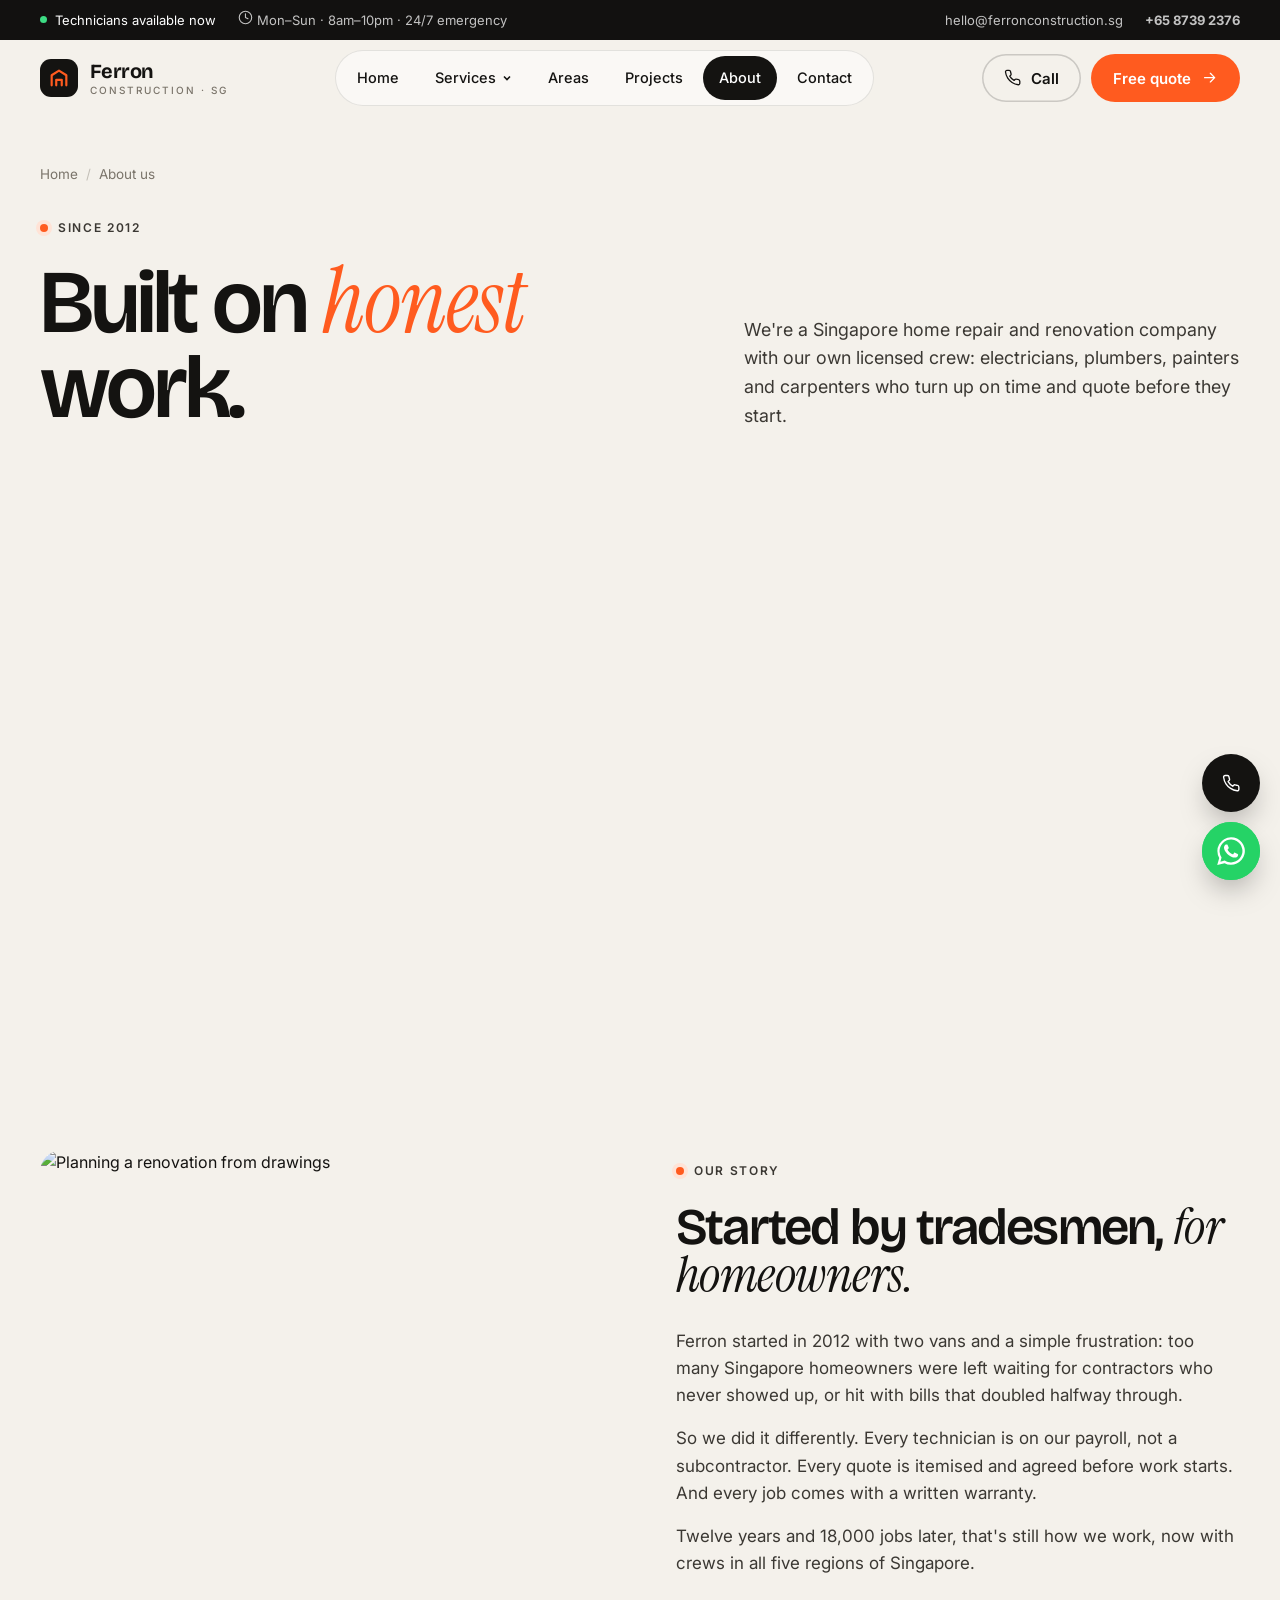
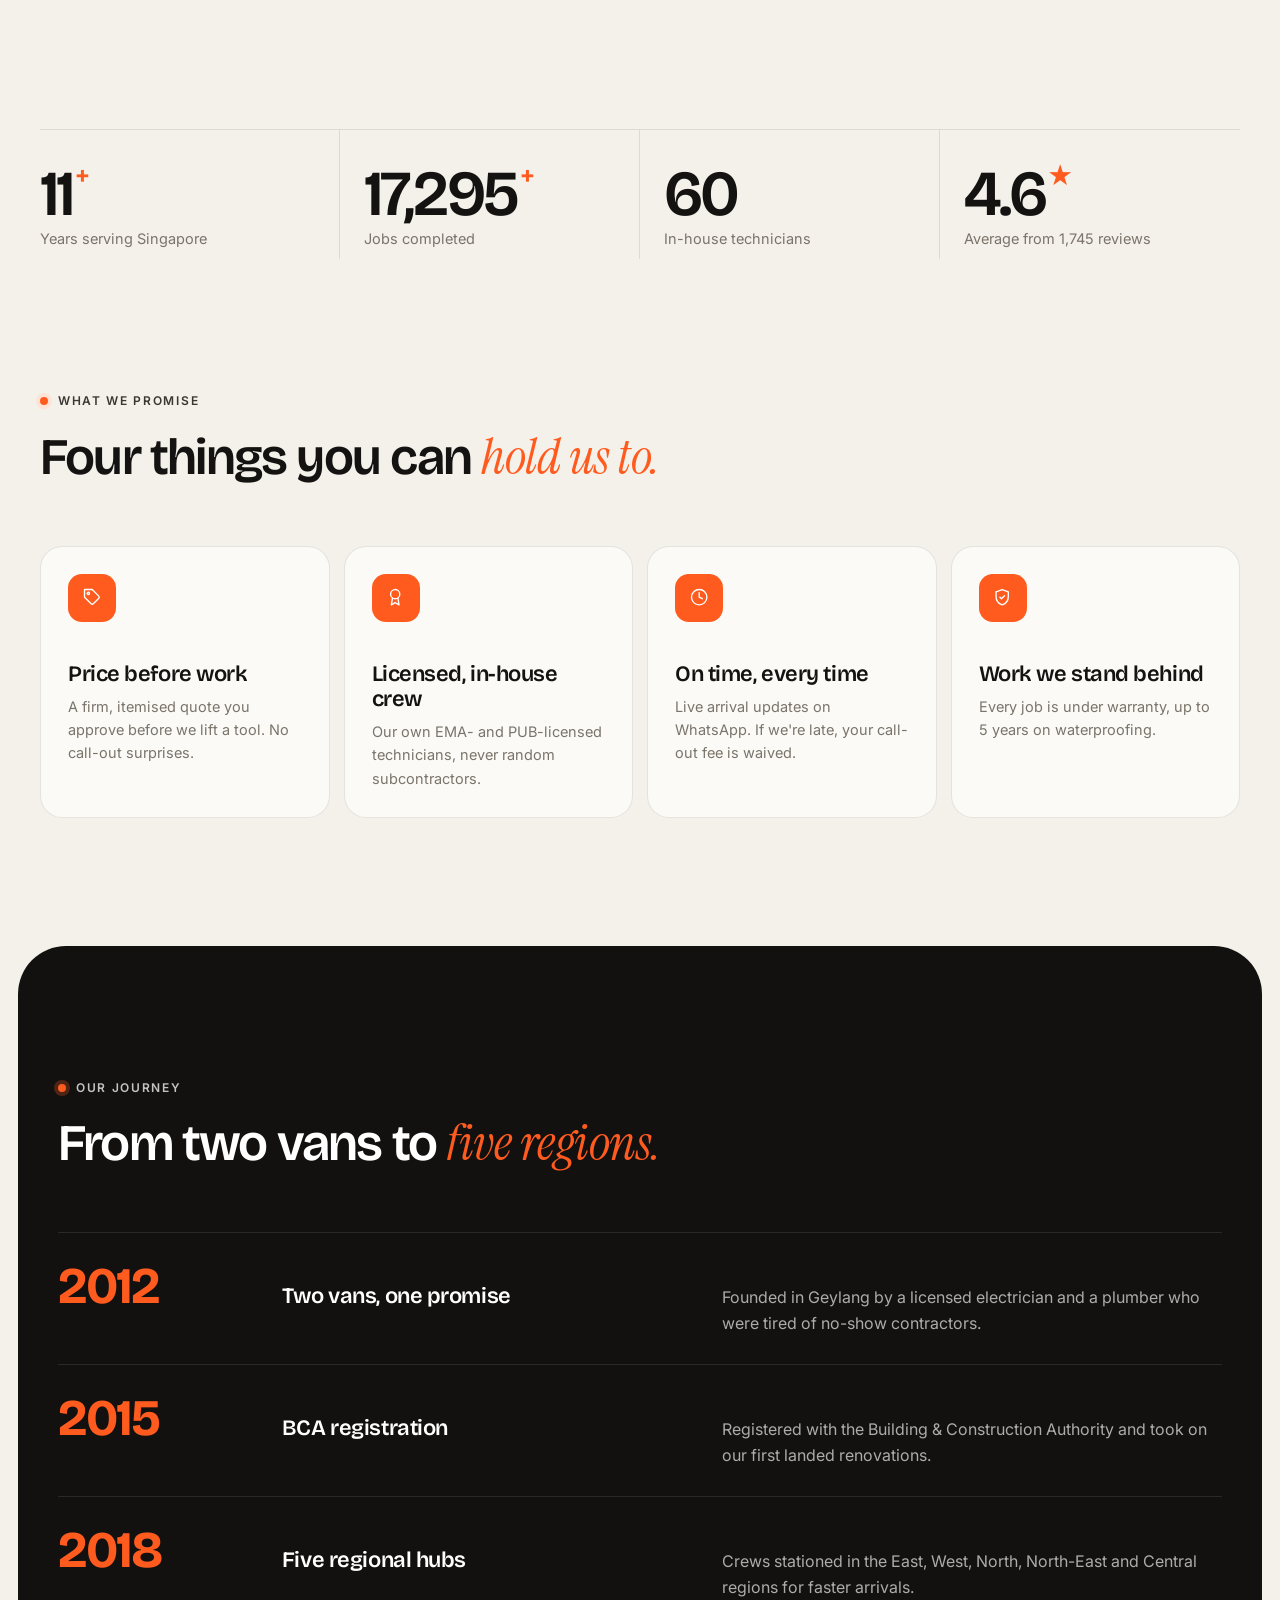
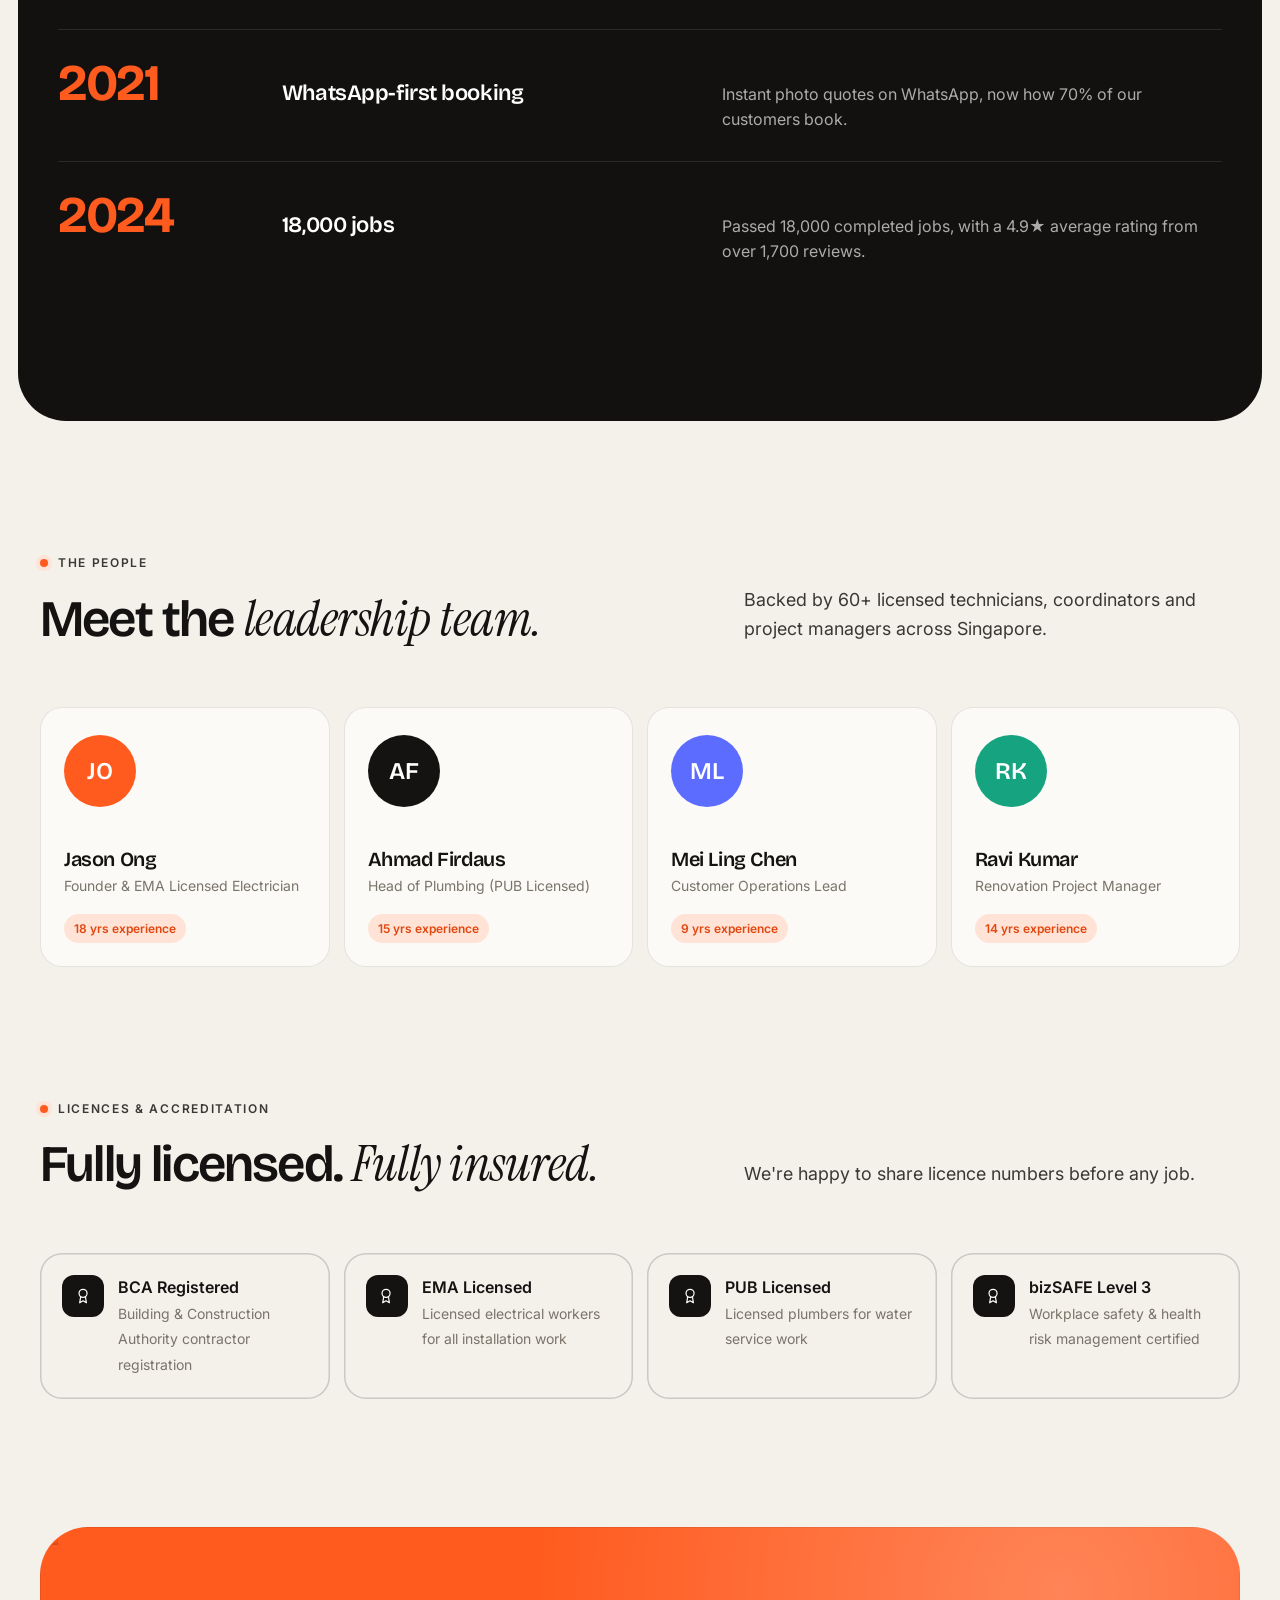
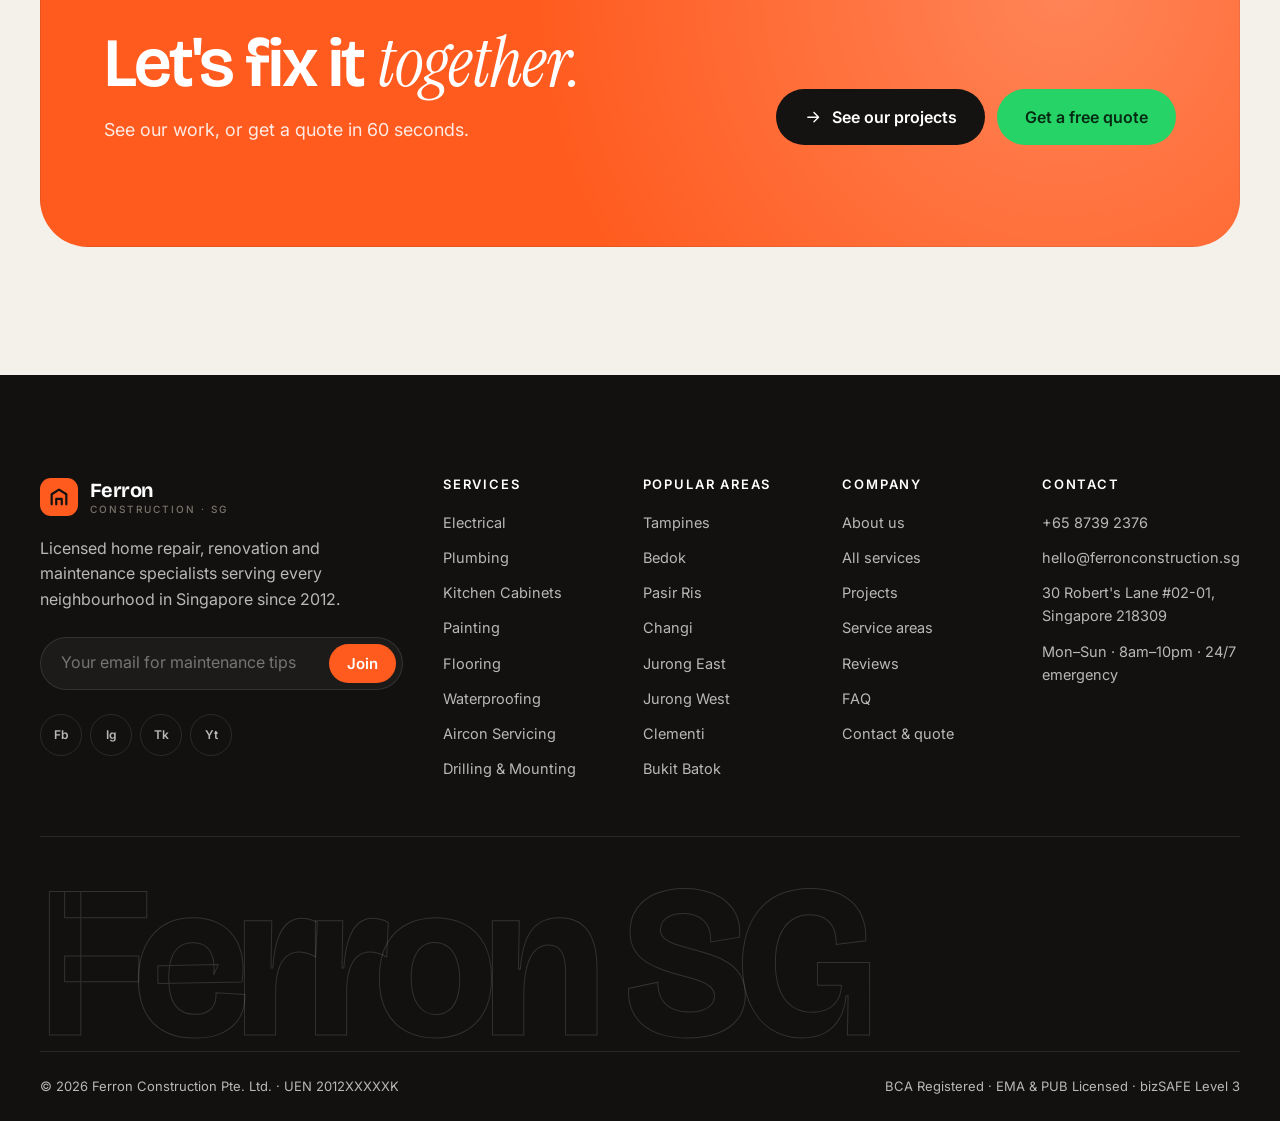
==== about.html @ 1adcf556 "Add services, projects, project detail, about, contact and areas pages - New listing pages: services" ====
<!doctype html>
<html lang="en">
<head>
  <meta charset="utf-8">
  <meta name="viewport" content="width=device-width, initial-scale=1">
  <title>About Us — Ferron Construction SG</title>
  <link rel="preconnect" href="https://fonts.googleapis.com">
  <link rel="preconnect" href="https://fonts.gstatic.com" crossorigin>
  <link href="https://fonts.googleapis.com/css2?family=Bricolage+Grotesque:opsz,wght@12..96,500;12..96,600;12..96,700&family=Instrument+Serif:ital@0;1&family=Inter:wght@400;500;600&display=swap" rel="stylesheet">
  <link rel="stylesheet" href="assets/css/style.css">
</head>
<body>
<main id="page"></main>

<script src="assets/js/data.js"></script>
<script src="assets/js/main.js"></script>
<script>
  /* Route: about.html
     Laravel equivalent: /about */
  renderLayout("about");

  $("#page").innerHTML = `
  <section class="page-hero">
    <div class="container">
      <nav class="crumbs"><a href="index.html">Home</a><i>/</i><span>About us</span></nav>
      <div class="page-hero-grid">
        <div>
          <span class="eyebrow">Since 2012</span>
          <h1 class="display h1 page-title">Built on <span class="serif ember">honest</span><br>work.</h1>
        </div>
        <p class="lead">We're a Singapore home repair and renovation company with our own licensed crew: electricians, plumbers, painters and carpenters who turn up on time and quote before they start.</p>
      </div>
      <div class="page-hero-media"><img data-parallax src="${IMG("1600210492486-724fe5c67fb0", 2000)}" alt="A renovated Singapore home"></div>
    </div>
  </section>

  <section class="section">
    <div class="container story">
      <div class="story-media reveal"><img src="${IMG("1503387762-592deb58ef4e", 1200)}" alt="Planning a renovation from drawings" loading="lazy"></div>
      <div>
        <span class="eyebrow reveal">Our story</span>
        <h2 class="display h2 reveal section-title" style="margin:20px 0 28px">Started by tradesmen, <span class="serif">for homeowners.</span></h2>
        <p class="reveal">Ferron started in 2012 with two vans and a simple frustration: too many Singapore homeowners were left waiting for contractors who never showed up, or hit with bills that doubled halfway through.</p>
        <p class="reveal">So we did it differently. Every technician is on our payroll, not a subcontractor. Every quote is itemised and agreed before work starts. And every job comes with a written warranty.</p>
        <p class="reveal">Twelve years and 18,000 jobs later, that's still how we work, now with crews in all five regions of Singapore.</p>
      </div>
    </div>
  </section>

  <section class="section" style="padding-top:0">
    <div class="container">
      <div class="stats">
        <div class="stat reveal"><b><span data-count="12">0</span><sup>+</sup></b><span>Years serving Singapore</span></div>
        <div class="stat reveal" style="--d:.1s"><b><span data-count="18500">0</span><sup>+</sup></b><span>Jobs completed</span></div>
        <div class="stat reveal" style="--d:.2s"><b><span data-count="64">0</span></b><span>In-house technicians</span></div>
        <div class="stat reveal" style="--d:.3s"><b><span data-count="4.9" data-dec="1">0</span><sup>★</sup></b><span>Average from 1,745 reviews</span></div>
      </div>
    </div>
  </section>

  <section class="section" style="padding-top:0">
    <div class="container">
      <div class="section-head split">
        <div>
          <span class="eyebrow reveal">What we promise</span>
          <h2 class="display h2 reveal section-title" style="margin-top:20px">Four things you can <span class="serif ember">hold us to.</span></h2>
        </div>
      </div>
      <div class="values">${VALUES.map((v, i) => `
        <div class="value reveal" style="--d:${i * 0.08}s"><span class="pk-ico">${icon(v.icon)}</span><h3>${v.title}</h3><p>${v.text}</p></div>`).join("")}</div>
    </div>
  </section>

  <section class="section ba-section">
    <div class="container">
      <div class="section-head split">
        <div>
          <span class="eyebrow reveal">Our journey</span>
          <h2 class="display h2 reveal section-title" style="margin-top:20px">From two vans to <span class="serif ember">five regions.</span></h2>
        </div>
      </div>
      <div class="timeline">${MILESTONES.map((m) => `
        <div class="tl-item reveal"><span class="yr">${m.year}</span><h3>${m.title}</h3><p>${m.text}</p></div>`).join("")}</div>
    </div>
  </section>

  <section class="section">
    <div class="container">
      <div class="section-head split">
        <div>
          <span class="eyebrow reveal">The people</span>
          <h2 class="display h2 reveal section-title" style="margin-top:20px">Meet the <span class="serif">leadership team.</span></h2>
        </div>
        <p class="lead reveal">Backed by 60+ licensed technicians, coordinators and project managers across Singapore.</p>
      </div>
      <div class="team">${TEAM.map((t, i) => `
        <div class="member reveal" style="--d:${i * 0.08}s">
          <span class="av" style="background:${AV_COLORS[i % AV_COLORS.length]}">${t.name.split(" ").map((n) => n[0]).slice(0, 2).join("")}</span>
          <b>${t.name}</b><span>${t.role}</span><small>${t.years} yrs experience</small>
        </div>`).join("")}</div>
    </div>
  </section>

  <section class="section" style="padding-top:0">
    <div class="container">
      <div class="section-head split">
        <div>
          <span class="eyebrow reveal">Licences &amp; accreditation</span>
          <h2 class="display h2 reveal section-title" style="margin-top:20px">Fully licensed. <span class="serif">Fully insured.</span></h2>
        </div>
        <p class="lead reveal">We're happy to share licence numbers before any job.</p>
      </div>
      <div class="certs">${CERTS.map((c, i) => `
        <div class="cert reveal" style="--d:${i * 0.08}s"><span class="pk-ico">${icon("award")}</span><div><b>${c.name}</b><span>${c.text}</span></div></div>`).join("")}</div>
    </div>
  </section>

  <section class="container">
    <div class="cta-big reveal">
      <img src="${IMG("1504307651254-35680f356dfd", 1800)}" alt="">
      <div class="row">
        <div>
          <h2 class="display h2">Let's fix it <span class="serif">together.</span></h2>
          <p class="lead">See our work, or get a quote in 60 seconds.</p>
        </div>
        <div class="actions">
          <a class="btn btn-lg" href="projects.html">${icon("arrow")} See our projects</a>
          <a class="btn btn-wa btn-lg" href="contact.html">Get a free quote</a>
        </div>
      </div>
    </div>
  </section>`;

  initReveal();
  initCounters();
  initParallax();
</script>
</body>
</html>
---- assets/css/style.css ----
/* ==========================================================================
   Ferron Construction SG — Design system
   Palette: concrete paper · graphite ink · ember orange
   Type: Bricolage Grotesque (display) · Inter (UI) · Instrument Serif (accent)
   ========================================================================== */

:root {
  --paper: #f4f1eb;
  --paper-2: #ebe6dc;
  --card: #fbfaf7;
  --ink: #141311;
  --ink-2: #3b3833;
  --muted: #7a746a;
  --line: rgba(20, 19, 17, 0.1);
  --line-strong: rgba(20, 19, 17, 0.18);
  --ember: #ff5b1f;
  --ember-deep: #e2470f;
  --ember-soft: #ffe3d6;
  --night: #121110;
  --night-2: #1d1b19;
  --night-line: rgba(255, 255, 255, 0.1);
  --wa: #25d366;

  --radius: 22px;
  --radius-sm: 14px;
  --shadow: 0 1px 2px rgba(20, 19, 17, .04), 0 12px 40px -12px rgba(20, 19, 17, .18);
  --ease: cubic-bezier(.2, .7, .1, 1);
  --container: 1280px;
  --gutter: clamp(16px, 4vw, 40px);

  --f-display: "Bricolage Grotesque", system-ui, sans-serif;
  --f-ui: "Inter", system-ui, sans-serif;
  --f-serif: "Instrument Serif", Georgia, serif;
}

*, *::before, *::after { box-sizing: border-box; }
html { scroll-behavior: smooth; -webkit-text-size-adjust: 100%; }
body {
  margin: 0;
  background: var(--paper);
  color: var(--ink);
  font: 400 16px/1.6 var(--f-ui);
  -webkit-font-smoothing: antialiased;
  overflow-x: hidden;
}
img { display: block; max-width: 100%; }
a { color: inherit; text-decoration: none; }
button, input, select, textarea { font: inherit; color: inherit; }
::selection { background: var(--ember); color: #fff; }

.ico { width: 1.15em; height: 1.15em; flex: none; }
.container { width: 100%; max-width: var(--container); margin-inline: auto; padding-inline: var(--gutter); }
.section { padding-block: clamp(72px, 10vw, 140px); }
.sr-only { position: absolute; width: 1px; height: 1px; overflow: hidden; clip: rect(0 0 0 0); }

/* ---------- Type ---------- */
.display {
  font-family: var(--f-display);
  font-weight: 600;
  letter-spacing: -0.035em;
  line-height: .95;
  margin: 0;
}
.h1 { font-size: clamp(48px, 8.4vw, 128px); }
.h2 { font-size: clamp(38px, 5.4vw, 76px); }
.h3 { font-size: clamp(24px, 2.4vw, 32px); letter-spacing: -0.02em; line-height: 1.1; }
.serif { font-family: var(--f-serif); font-weight: 400; font-style: italic; letter-spacing: -0.01em; }
.ember { color: var(--ember); }
.lead { font-size: clamp(17px, 1.4vw, 20px); color: var(--ink-2); max-width: 56ch; margin: 0; }
.muted { color: var(--muted); }

.eyebrow {
  display: inline-flex; align-items: center; gap: 10px;
  font: 600 12px/1 var(--f-ui); letter-spacing: .14em; text-transform: uppercase;
  color: var(--ink-2);
}
.eyebrow::before { content: ""; width: 8px; height: 8px; border-radius: 50%; background: var(--ember); box-shadow: 0 0 0 4px var(--ember-soft); }

.section-head { display: grid; gap: 20px; margin-bottom: clamp(40px, 5vw, 72px); }
.section-head.split { grid-template-columns: 1fr; align-items: end; }
@media (min-width: 900px) { .section-head.split { grid-template-columns: 1.3fr 1fr; gap: 60px; } }

/* ---------- Buttons ---------- */
.btn {
  --bg: var(--ink); --fg: #fff;
  position: relative; display: inline-flex; align-items: center; gap: 10px;
  padding: 15px 22px; border-radius: 999px; border: 0; cursor: pointer;
  background: var(--bg); color: var(--fg);
  font: 600 15px/1 var(--f-ui); white-space: nowrap;
  transition: transform .4s var(--ease), background .3s, box-shadow .3s;
  overflow: hidden; isolation: isolate;
}
.btn::after {
  content: ""; position: absolute; inset: 0; z-index: -1; border-radius: inherit;
  background: var(--ember); transform: translateY(101%); transition: transform .45s var(--ease);
}
.btn:hover::after { transform: none; }
.btn:hover { transform: translateY(-2px); box-shadow: 0 14px 30px -12px rgba(255, 91, 31, .6); }
.btn .ico { transition: transform .4s var(--ease); }
.btn:hover .ico:last-child { transform: translateX(3px); }
.btn-ember { --bg: var(--ember); }
.btn-ember::after { background: var(--ink); }
.btn-ghost { --bg: transparent; --fg: var(--ink); box-shadow: inset 0 0 0 1.5px var(--line-strong); }
.btn-ghost:hover { --fg: #fff; }
.btn-wa { --bg: var(--wa); --fg: #062b14; }
.btn-wa::after { background: #1eb956; }
.btn-light { --bg: #fff; --fg: var(--ink); }
.btn-lg { padding: 19px 28px; font-size: 16px; }

/* ---------- Top bar & nav ---------- */
.topbar {
  background: var(--night); color: rgba(255,255,255,.75);
  font-size: 13px;
}
.topbar .container { display: flex; justify-content: space-between; align-items: center; gap: 16px; height: 40px; }
.topbar a:hover { color: #fff; }
.topbar .tb-left, .topbar .tb-right { display: flex; gap: 22px; align-items: center; }
.topbar .live { display: inline-flex; align-items: center; gap: 8px; color: #fff; }
.topbar .live i { width: 7px; height: 7px; border-radius: 50%; background: #3ddc84; box-shadow: 0 0 0 0 rgba(61,220,132,.7); animation: pulse 2s infinite; }
@keyframes pulse { 70% { box-shadow: 0 0 0 8px rgba(61,220,132,0); } 100% { box-shadow: 0 0 0 0 rgba(61,220,132,0); } }
@media (max-width: 760px) { .topbar .tb-hide { display: none; } }

.nav {
  position: sticky; top: 0; z-index: 50;
  transition: background .3s, box-shadow .3s, backdrop-filter .3s;
}
.nav.scrolled {
  background: rgba(244, 241, 235, .78);
  backdrop-filter: saturate(1.6) blur(16px); -webkit-backdrop-filter: saturate(1.6) blur(16px);
  box-shadow: 0 1px 0 var(--line);
}
.nav .container { display: flex; align-items: center; justify-content: space-between; height: 76px; gap: 24px; }
.logo { display: inline-flex; align-items: center; gap: 12px; font: 700 20px/1 var(--f-display); letter-spacing: -0.03em; }
.logo-mark {
  width: 38px; height: 38px; border-radius: 11px; background: var(--ink); color: var(--ember);
  display: grid; place-items: center; position: relative; overflow: hidden;
}
.logo-mark svg { width: 22px; height: 22px; }
.logo small { display: block; font: 500 10px/1 var(--f-ui); letter-spacing: .2em; color: var(--muted); margin-top: 4px; }

.menu { display: flex; align-items: center; gap: 4px; list-style: none; margin: 0; padding: 6px; border-radius: 999px; background: rgba(255,255,255,.5); box-shadow: inset 0 0 0 1px var(--line); }
.menu > li { position: relative; }
.menu > li > a { display: inline-flex; align-items: center; gap: 6px; padding: 10px 16px; border-radius: 999px; font-weight: 500; font-size: 14.5px; transition: background .25s; }
.menu > li > a:hover, .menu > li > a.active { background: var(--ink); color: #fff; }
.menu .chev { width: 10px; height: 10px; transition: transform .3s; }
.has-mega:hover .chev, .has-mega:focus-within .chev { transform: rotate(180deg); }

.mega {
  position: absolute; top: calc(100% + 14px); left: 50%; translate: -50% 8px;
  width: min(760px, 90vw); padding: 14px; border-radius: var(--radius);
  background: var(--card); box-shadow: var(--shadow), inset 0 0 0 1px var(--line);
  display: grid; grid-template-columns: 1.6fr 1fr; gap: 14px;
  opacity: 0; visibility: hidden; transition: opacity .25s, translate .35s var(--ease), visibility .25s;
}
.mega::before { content: ""; position: absolute; inset: -16px 0 auto; height: 16px; }
.has-mega:hover .mega, .has-mega:focus-within .mega { opacity: 1; visibility: visible; translate: -50% 0; }
.mega-grid { display: grid; grid-template-columns: 1fr 1fr; gap: 4px; }
.mega-item { display: flex; gap: 12px; align-items: center; padding: 12px; border-radius: 14px; transition: background .2s; }
.mega-item:hover { background: var(--paper); }
.mega-item .mi-ico { width: 38px; height: 38px; border-radius: 10px; display: grid; place-items: center; background: var(--paper-2); color: var(--ink); transition: background .2s, color .2s; }
.mega-item:hover .mi-ico { background: var(--ember); color: #fff; }
.mega-item b { display: block; font-size: 14.5px; font-weight: 600; }
.mega-item span { font-size: 12.5px; color: var(--muted); }
.mega-feature { position: relative; border-radius: 16px; overflow: hidden; min-height: 240px; color: #fff; padding: 20px; display: flex; flex-direction: column; justify-content: flex-end; }
.mega-feature img { position: absolute; inset: 0; width: 100%; height: 100%; object-fit: cover; z-index: -1; }
.mega-feature::before { content: ""; position: absolute; inset: 0; background: linear-gradient(transparent 30%, rgba(0,0,0,.8)); z-index: -1; }
.mega-feature { isolation: isolate; }
.mega-feature b { font: 600 22px/1.1 var(--f-display); letter-spacing: -0.02em; }

.nav-cta { display: flex; gap: 10px; align-items: center; }
.burger { display: none; width: 46px; height: 46px; border-radius: 50%; border: 0; background: var(--ink); color: #fff; place-items: center; cursor: pointer; }

@media (max-width: 1080px) {
  .menu, .nav-cta .btn-ghost { display: none; }
  .burger { display: grid; }
}
@media (max-width: 520px) { .nav-cta .btn-ember { display: none; } }

/* Mobile drawer */
.drawer {
  position: fixed; inset: 0; z-index: 100; background: var(--night); color: #fff;
  padding: 24px var(--gutter) 40px; display: flex; flex-direction: column; overflow-y: auto;
  clip-path: circle(0% at calc(100% - 40px) 40px); transition: clip-path .7s var(--ease);
}
.drawer.open { clip-path: circle(150% at calc(100% - 40px) 40px); }
.drawer-head { display: flex; justify-content: space-between; align-items: center; margin-bottom: 40px; }
.drawer .logo-mark { background: var(--ember); color: var(--night); }
.drawer nav a { display: flex; justify-content: space-between; align-items: center; padding: 18px 0; border-bottom: 1px solid var(--night-line); font: 600 32px/1 var(--f-display); letter-spacing: -0.03em; }
.drawer nav a:hover { color: var(--ember); }
.drawer .drawer-services { display: flex; flex-wrap: wrap; gap: 8px; margin: 28px 0; }
.drawer .chip { border-color: var(--night-line); color: rgba(255,255,255,.8); }
.drawer-foot { margin-top: auto; display: grid; gap: 10px; }
.drawer-foot .btn { justify-content: center; }

/* ---------- Chips ---------- */
.chip {
  display: inline-flex; align-items: center; gap: 8px; padding: 9px 14px; border-radius: 999px;
  border: 1px solid var(--line-strong); font-size: 13.5px; font-weight: 500; background: transparent; cursor: pointer;
  transition: background .2s, color .2s, border-color .2s;
}
.chip:hover { border-color: var(--ink); }
.chip.active { background: var(--ink); color: #fff; border-color: var(--ink); }

/* ---------- Hero ---------- */
.hero { position: relative; padding-top: clamp(28px, 4vw, 56px); padding-bottom: 40px; }
.hero-grid { display: grid; gap: 40px; }
@media (min-width: 1080px) { .hero-grid { grid-template-columns: 1.25fr .75fr; align-items: end; } }
.hero h1 .line { display: block; overflow: hidden; padding-bottom: .06em; }
.hero h1 .line > span { display: inline-block; transform: translateY(105%); animation: rise 1.1s var(--ease) forwards; }
.hero h1 .line:nth-child(2) > span { animation-delay: .12s; }
.hero h1 .line:nth-child(3) > span { animation-delay: .24s; }
@keyframes rise { to { transform: none; } }
.hero-badge {
  display: inline-flex; align-items: center; gap: 10px; padding: 6px 14px 6px 6px; border-radius: 999px;
  background: var(--card); box-shadow: inset 0 0 0 1px var(--line); font-size: 13.5px; font-weight: 500; margin-bottom: 28px;
}
.avatars { display: flex; }
.avatars span { width: 28px; height: 28px; border-radius: 50%; border: 2px solid var(--card); margin-left: -8px; display: grid; place-items: center; font: 600 11px/1 var(--f-ui); color: #fff; }
.avatars span:first-child { margin-left: 0; }
.hero-side { display: grid; gap: 28px; }
.hero-actions { display: flex; flex-wrap: wrap; gap: 12px; }

.hero-media {
  position: relative; margin-top: clamp(36px, 5vw, 64px);
  border-radius: clamp(22px, 3vw, 36px); overflow: hidden; height: clamp(380px, 56vw, 640px);
  isolation: isolate;
}
.hero-media > img { position: absolute; inset: -8% 0 0; width: 100%; height: 116%; object-fit: cover; z-index: -2; will-change: transform; }
.hero-media::before { content: ""; position: absolute; inset: 0; z-index: -1; background: linear-gradient(180deg, rgba(0,0,0,0) 40%, rgba(0,0,0,.65)); }

/* Quick finder (floating search) */
.finder {
  position: absolute; left: clamp(14px, 3vw, 32px); right: clamp(14px, 3vw, 32px); bottom: clamp(14px, 3vw, 32px);
  display: grid; gap: 8px; grid-template-columns: 1fr;
  padding: 10px; border-radius: 22px; background: rgba(255,255,255,.92);
  backdrop-filter: blur(20px); -webkit-backdrop-filter: blur(20px); box-shadow: 0 30px 60px -20px rgba(0,0,0,.4);
}
@media (min-width: 860px) { .finder { grid-template-columns: 1fr 1fr 1fr auto; left: auto; width: min(880px, calc(100% - 64px)); } }
.finder label { display: block; padding: 10px 16px; border-radius: 14px; transition: background .2s; cursor: pointer; }
.finder label:hover, .finder label:focus-within { background: var(--paper); }
.finder small { display: block; font: 600 11px/1 var(--f-ui); letter-spacing: .1em; text-transform: uppercase; color: var(--muted); margin-bottom: 6px; }
.finder select { width: 100%; border: 0; background: transparent; font-weight: 600; font-size: 15px; outline: none; cursor: pointer; appearance: none; padding: 0; }
.finder .btn { justify-content: center; border-radius: 16px; padding-inline: 28px; }
.hero-float {
  position: absolute; top: clamp(14px, 3vw, 32px); left: clamp(14px, 3vw, 32px);
  display: flex; align-items: center; gap: 12px; padding: 12px 16px 12px 12px; border-radius: 18px;
  background: rgba(20,19,17,.55); backdrop-filter: blur(14px); -webkit-backdrop-filter: blur(14px); color: #fff;
  animation: floaty 6s ease-in-out infinite;
}
.hero-float .hf-ico { width: 42px; height: 42px; border-radius: 12px; background: var(--ember); display: grid; place-items: center; }
.hero-float b { display: block; font: 600 20px/1 var(--f-display); }
.hero-float span { font-size: 12.5px; opacity: .8; }
.hero-float.right { left: auto; right: clamp(14px, 3vw, 32px); animation-delay: -3s; }
@keyframes floaty { 50% { transform: translateY(-8px); } }
@media (max-width: 860px) { .hero-float.right { display: none; } }

/* ---------- Marquee ---------- */
.marquee { overflow: hidden; border-block: 1px solid var(--line); padding-block: 22px; background: var(--paper); }
.marquee-track { display: flex; gap: 56px; width: max-content; animation: scroll 38s linear infinite; }
.marquee:hover .marquee-track { animation-play-state: paused; }
.marquee-item { display: inline-flex; align-items: center; gap: 16px; font: 600 clamp(22px, 2.6vw, 34px)/1 var(--f-display); letter-spacing: -0.03em; white-space: nowrap; }
.marquee-item .ico { color: var(--ember); width: 26px; height: 26px; }
@keyframes scroll { to { transform: translateX(-50%); } }

/* ---------- Stats ---------- */
.stats { display: grid; grid-template-columns: repeat(2, 1fr); border-top: 1px solid var(--line); }
@media (min-width: 900px) { .stats { grid-template-columns: repeat(4, 1fr); } }
.stat { padding: 32px 24px 8px 0; border-bottom: 1px solid var(--line); }
@media (min-width: 900px) { .stat { border-bottom: 0; border-right: 1px solid var(--line); padding-left: 24px; } .stat:first-child { padding-left: 0; } .stat:last-child { border-right: 0; } }
.stat b { display: block; font: 600 clamp(44px, 5vw, 72px)/1 var(--f-display); letter-spacing: -0.04em; }
.stat b sup { font-size: .45em; color: var(--ember); vertical-align: top; margin-left: 2px; }
.stat > span { color: var(--muted); font-size: 14.5px; }

/* ---------- Services bento ---------- */
.bento { display: grid; gap: 14px; grid-template-columns: 1fr; }
@media (min-width: 700px) { .bento { grid-template-columns: repeat(2, 1fr); } }
@media (min-width: 1080px) {
  .bento { grid-template-columns: repeat(4, 1fr); grid-auto-rows: 300px; }
  .bento .svc:nth-child(1) { grid-column: span 2; grid-row: span 2; }
  .bento .svc:nth-child(4) { grid-column: span 2; }
}
.svc {
  position: relative; isolation: isolate; overflow: hidden; border-radius: var(--radius);
  min-height: 300px; padding: 24px; color: #fff; display: flex; flex-direction: column; justify-content: space-between;
  background: var(--night);
}
.svc img { position: absolute; inset: 0; width: 100%; height: 100%; object-fit: cover; z-index: -2; transition: transform 1.2s var(--ease), filter .6s; filter: saturate(.85); }
.svc::before { content: ""; position: absolute; inset: 0; z-index: -1; background: linear-gradient(180deg, rgba(0,0,0,.25), rgba(0,0,0,.05) 35%, rgba(0,0,0,.82)); transition: background .5s; }
.svc:hover img { transform: scale(1.07); filter: saturate(1.05); }
.svc-top { display: flex; justify-content: space-between; align-items: flex-start; }
.svc-ico { width: 48px; height: 48px; border-radius: 14px; display: grid; place-items: center; background: rgba(255,255,255,.16); backdrop-filter: blur(10px); -webkit-backdrop-filter: blur(10px); }
.svc-ico .ico { width: 22px; height: 22px; }
.svc-go { width: 48px; height: 48px; border-radius: 50%; display: grid; place-items: center; background: #fff; color: var(--ink); transform: scale(.85) rotate(-45deg); opacity: .0; transition: all .5s var(--ease); }
.svc:hover .svc-go { opacity: 1; transform: none; background: var(--ember); color: #fff; }
.svc h3 { margin: 0 0 6px; font: 600 clamp(24px, 2.3vw, 30px)/1.05 var(--f-display); letter-spacing: -0.03em; }
.svc:nth-child(1) h3 { font-size: clamp(30px, 3.6vw, 52px); }
.svc p { margin: 0; opacity: .82; font-size: 14.5px; }
.svc .price { display: inline-block; margin-top: 14px; padding: 6px 12px; border-radius: 999px; background: rgba(255,255,255,.14); backdrop-filter: blur(8px); font-size: 12.5px; font-weight: 600; }
.svc-list { display: none; }
@media (min-width: 1080px) {
  .svc:nth-child(1) .svc-list { display: flex; flex-wrap: wrap; gap: 6px; margin-top: 16px; }
  .svc-list span { padding: 6px 12px; border-radius: 999px; font-size: 12.5px; background: rgba(255,255,255,.12); border: 1px solid rgba(255,255,255,.18); }
}

/* ---------- Locations ---------- */
.loc-wrap { display: grid; gap: 28px; }
@media (min-width: 1080px) { .loc-wrap { grid-template-columns: 420px 1fr; gap: 48px; align-items: start; } }
.loc-search { position: relative; }
.loc-search .ico { position: absolute; left: 20px; top: 50%; translate: 0 -50%; color: var(--muted); }
.loc-search input {
  width: 100%; padding: 20px 20px 20px 52px; border-radius: 18px; border: 0; background: var(--card);
  box-shadow: inset 0 0 0 1px var(--line); font-size: 16px; outline: none; transition: box-shadow .2s;
}
.loc-search input:focus { box-shadow: inset 0 0 0 2px var(--ink); }
.region-filter { display: flex; flex-wrap: wrap; gap: 8px; margin-top: 16px; }
.loc-panel { margin-top: 28px; padding: 26px; border-radius: var(--radius); background: var(--night); color: #fff; position: relative; overflow: hidden; }
.loc-panel::after { content: ""; position: absolute; right: -60px; top: -60px; width: 200px; height: 200px; border-radius: 50%; background: radial-gradient(var(--ember), transparent 70%); opacity: .5; }
.loc-panel b { font: 600 28px/1.1 var(--f-display); letter-spacing: -0.03em; display: block; margin: 8px 0; }
.loc-panel p { margin: 0 0 18px; color: rgba(255,255,255,.7); font-size: 14.5px; }

.sg-map { position: relative; border-radius: var(--radius); background: var(--card); box-shadow: inset 0 0 0 1px var(--line); padding: clamp(16px, 2vw, 28px); overflow: hidden; }
.sg-map svg.map { width: 100%; height: auto; display: block; }
.sg-map .island { fill: var(--paper-2); stroke: var(--line-strong); stroke-width: 1.5; }
.sg-map .grid-line { stroke: var(--line); stroke-width: 1; }
.pin-dot { cursor: pointer; }
.pin-dot circle.c { fill: var(--ink); transition: r .3s var(--ease), fill .3s; }
.pin-dot circle.halo { fill: var(--ember); opacity: 0; transition: opacity .3s; }
.pin-dot text { font: 600 11px var(--f-ui); fill: var(--ink-2); opacity: 0; transition: opacity .3s; pointer-events: none; }
.pin-dot:hover circle.c, .pin-dot.on circle.c { fill: var(--ember); r: 7; }
.pin-dot:hover text, .pin-dot.on text { opacity: 1; }
.pin-dot.on circle.halo { opacity: .2; animation: halo 2s infinite; }
.pin-dot.dim { opacity: .2; }
@keyframes halo { 50% { opacity: .05; } }
.map-legend { position: absolute; left: 24px; bottom: 20px; display: flex; gap: 16px; font-size: 12.5px; color: var(--muted); flex-wrap: wrap; }
.map-legend span { display: inline-flex; align-items: center; gap: 6px; }
.map-legend i { width: 8px; height: 8px; border-radius: 50%; background: var(--ink); }
.map-legend i.e { background: var(--ember); }

.area-list { display: grid; grid-template-columns: repeat(auto-fill, minmax(120px, 1fr)); gap: 8px; margin-top: 16px; }
.area-link {
  display: flex; justify-content: space-between; align-items: center; padding: 10px 12px; border-radius: 12px;
  background: var(--card); box-shadow: inset 0 0 0 1px var(--line); font-size: 14px; font-weight: 500; transition: all .2s;
}
.area-link:hover, .area-link.on { background: var(--ink); color: #fff; }
.area-link .ico { width: 14px; height: 14px; opacity: .5; }

/* ---------- Before / after ---------- */
.ba-section { background: var(--night); color: #fff; border-radius: clamp(28px, 4vw, 48px); margin-inline: clamp(8px, 1.4vw, 20px); }
.ba-section .eyebrow { color: rgba(255,255,255,.75); }
.ba-section .eyebrow::before { box-shadow: 0 0 0 4px rgba(255,91,31,.25); }
.ba-section .lead { color: rgba(255,255,255,.7); }
.ba { position: relative; border-radius: var(--radius); overflow: hidden; aspect-ratio: 16/9; user-select: none; touch-action: pan-y; cursor: ew-resize; }
@media (max-width: 700px) { .ba { aspect-ratio: 4/3; } }
.ba img { position: absolute; inset: 0; width: 100%; height: 100%; object-fit: cover; pointer-events: none; }
.ba .before { clip-path: inset(0 calc(100% - var(--pos, 50%)) 0 0); filter: grayscale(.9) sepia(.35) brightness(.72) contrast(.9) blur(.4px); }
.ba-handle { position: absolute; top: 0; bottom: 0; left: var(--pos, 50%); width: 2px; background: #fff; translate: -1px 0; }
.ba-handle::after {
  content: "⟷"; position: absolute; top: 50%; left: 50%; translate: -50% -50%; width: 56px; height: 56px; border-radius: 50%;
  background: var(--ember); color: #fff; display: grid; place-items: center; font-size: 22px; box-shadow: 0 10px 30px rgba(0,0,0,.4);
}
.ba-tag { position: absolute; top: 18px; padding: 8px 14px; border-radius: 999px; background: rgba(0,0,0,.5); backdrop-filter: blur(8px); font-size: 12px; font-weight: 600; letter-spacing: .1em; text-transform: uppercase; }
.ba-tag.l { left: 18px; } .ba-tag.r { right: 18px; background: var(--ember); }
.ba-meta { display: grid; gap: 14px; grid-template-columns: repeat(auto-fit, minmax(180px, 1fr)); margin-top: 22px; }
.ba-meta div { padding: 18px 20px; border-radius: 16px; background: var(--night-2); border: 1px solid var(--night-line); }
.ba-meta small { color: rgba(255,255,255,.55); font-size: 12.5px; }
.ba-meta b { display: block; font: 600 22px/1.2 var(--f-display); margin-top: 4px; }

/* ---------- Process ---------- */
.process { display: grid; gap: 14px; counter-reset: step; }
@media (min-width: 900px) { .process { grid-template-columns: repeat(4, 1fr); } }
.step {
  position: relative; padding: 28px; border-radius: var(--radius); background: var(--card); box-shadow: inset 0 0 0 1px var(--line);
  min-height: 300px; display: flex; flex-direction: column; justify-content: space-between; overflow: hidden;
  transition: transform .5s var(--ease), background .4s, color .4s;
}
.step:hover { transform: translateY(-6px); background: var(--ember); color: #fff; }
.step:hover .step-n { color: rgba(255,255,255,.35); }
.step:hover p { color: rgba(255,255,255,.85); }
.step-n { font: 700 92px/0.8 var(--f-display); letter-spacing: -0.06em; color: var(--paper-2); transition: color .4s; }
.step h3 { margin: 0 0 8px; font: 600 24px/1.1 var(--f-display); letter-spacing: -0.02em; }
.step p { margin: 0; color: var(--muted); font-size: 14.5px; transition: color .4s; }
.step .time { display: inline-flex; align-items: center; gap: 6px; font-size: 12.5px; font-weight: 600; margin-bottom: 14px; }

/* ---------- Projects ---------- */
.projects { display: grid; gap: 14px; grid-template-columns: 1fr; }
@media (min-width: 700px) { .projects { grid-template-columns: repeat(2, 1fr); } }
@media (min-width: 1080px) { .projects { grid-template-columns: repeat(3, 1fr); } .projects .pj:nth-child(3n+2) { translate: 0 60px; } }
.pj { position: relative; border-radius: var(--radius); overflow: hidden; aspect-ratio: 4/5; isolation: isolate; color: #fff; }
.pj img { position: absolute; inset: 0; width: 100%; height: 100%; object-fit: cover; z-index: -1; transition: transform 1.2s var(--ease); }
.pj:hover img { transform: scale(1.06); }
.pj-info { position: absolute; left: 14px; right: 14px; bottom: 14px; padding: 16px 18px; border-radius: 16px; background: rgba(20,19,17,.55); backdrop-filter: blur(14px); -webkit-backdrop-filter: blur(14px); display: flex; justify-content: space-between; align-items: center; gap: 12px; }
.pj-info b { display: block; font: 600 19px/1.15 var(--f-display); letter-spacing: -0.02em; }
.pj-info span { font-size: 13px; opacity: .75; display: inline-flex; gap: 4px; align-items: center; }
.pj-tag { position: absolute; top: 16px; left: 16px; padding: 7px 12px; border-radius: 999px; background: #fff; color: var(--ink); font-size: 12px; font-weight: 600; }

/* ---------- Testimonials ---------- */
.reviews-head { display: flex; flex-wrap: wrap; justify-content: space-between; align-items: end; gap: 24px; }
.rating { display: flex; align-items: center; gap: 16px; padding: 14px 20px; border-radius: 18px; background: var(--card); box-shadow: inset 0 0 0 1px var(--line); }
.rating b { font: 600 40px/1 var(--f-display); letter-spacing: -0.04em; }
.stars { display: flex; gap: 2px; color: #ffb400; }
.stars .ico { width: 16px; height: 16px; fill: currentColor; }
.carousel { display: flex; gap: 14px; overflow-x: auto; scroll-snap-type: x mandatory; scrollbar-width: none; padding-block: 8px 4px; margin-top: 40px; }
.carousel::-webkit-scrollbar { display: none; }
.review {
  flex: 0 0 min(420px, 86vw); scroll-snap-align: start; padding: 28px; border-radius: var(--radius); background: var(--card);
  box-shadow: inset 0 0 0 1px var(--line); display: flex; flex-direction: column; gap: 20px;
}
.review blockquote { margin: 0; font: 400 19px/1.5 var(--f-ui); letter-spacing: -0.01em; color: var(--ink); flex: 1; }
.review blockquote::before { content: "“"; display: block; font: 400 72px/0.6 var(--f-serif); color: var(--ember); margin-bottom: 8px; }
.review-who { display: flex; align-items: center; gap: 12px; padding-top: 18px; border-top: 1px solid var(--line); }
.review-who .av { width: 44px; height: 44px; border-radius: 50%; display: grid; place-items: center; color: #fff; font-weight: 600; }
.review-who b { display: block; font-size: 15px; }
.review-who span { font-size: 13px; color: var(--muted); }
.review .svc-badge { margin-left: auto; padding: 5px 10px; border-radius: 999px; background: var(--ember-soft); color: var(--ember-deep); font-size: 12px; font-weight: 600; }
.car-nav { display: flex; gap: 8px; }
.car-nav button { width: 52px; height: 52px; border-radius: 50%; border: 0; background: var(--card); box-shadow: inset 0 0 0 1px var(--line-strong); cursor: pointer; display: grid; place-items: center; transition: all .25s; }
.car-nav button:hover { background: var(--ink); color: #fff; }
.car-nav button:first-child .ico { rotate: 180deg; }

/* ---------- Quote wizard ---------- */
.quote { display: grid; gap: 40px; }
@media (min-width: 1080px) { .quote { grid-template-columns: .9fr 1.1fr; gap: 72px; align-items: start; } }
.quote-perks { display: grid; gap: 14px; margin-top: 36px; }
.perk { display: flex; gap: 14px; align-items: flex-start; }
.perk .pk-ico { width: 42px; height: 42px; border-radius: 12px; background: var(--ember-soft); color: var(--ember-deep); display: grid; place-items: center; flex: none; }
.perk b { display: block; font-weight: 600; }
.perk span { font-size: 14.5px; color: var(--muted); }

.wizard { border-radius: clamp(22px, 3vw, 32px); background: var(--card); box-shadow: var(--shadow), inset 0 0 0 1px var(--line); padding: clamp(20px, 3vw, 36px); }
.wz-progress { display: flex; gap: 6px; margin-bottom: 28px; }
.wz-progress i { flex: 1; height: 4px; border-radius: 4px; background: var(--paper-2); overflow: hidden; position: relative; }
.wz-progress i::after { content: ""; position: absolute; inset: 0; background: var(--ember); transform: scaleX(0); transform-origin: left; transition: transform .6s var(--ease); }
.wz-progress i.done::after { transform: none; }
.wz-step { display: none; animation: fadeUp .5s var(--ease); }
.wz-step.on { display: block; }
@keyframes fadeUp { from { opacity: 0; transform: translateY(14px); } }
.wz-step h3 { margin: 0 0 6px; font: 600 28px/1.1 var(--f-display); letter-spacing: -0.03em; }
.wz-step > p { margin: 0 0 22px; color: var(--muted); }
.opt-grid { display: grid; grid-template-columns: repeat(2, 1fr); gap: 10px; }
@media (min-width: 600px) { .opt-grid.c4 { grid-template-columns: repeat(4, 1fr); } }
.opt { position: relative; }
.opt input { position: absolute; opacity: 0; }
.opt span {
  display: flex; flex-direction: column; gap: 10px; padding: 16px; border-radius: 16px; cursor: pointer; height: 100%;
  box-shadow: inset 0 0 0 1.5px var(--line); transition: all .2s; font-weight: 600; font-size: 14.5px; background: var(--paper);
}
.opt span .ico { width: 24px; height: 24px; color: var(--ember); }
.opt span small { font-weight: 400; color: var(--muted); font-size: 12.5px; }
.opt input:checked + span { box-shadow: inset 0 0 0 2px var(--ink); background: #fff; }
.opt input:focus-visible + span { outline: 2px solid var(--ember); outline-offset: 2px; }
.field { display: grid; gap: 8px; margin-bottom: 14px; }
.field label { font-size: 13px; font-weight: 600; }
.field input, .field select, .field textarea {
  width: 100%; padding: 15px 16px; border-radius: 14px; border: 0; background: var(--paper); box-shadow: inset 0 0 0 1.5px var(--line);
  outline: none; transition: box-shadow .2s; font-size: 15px;
}
.field textarea { min-height: 100px; resize: vertical; }
.field input:focus, .field select:focus, .field textarea:focus { box-shadow: inset 0 0 0 2px var(--ink); background: #fff; }
.field-row { display: grid; gap: 12px; }
@media (min-width: 600px) { .field-row { grid-template-columns: 1fr 1fr; } }
.wz-foot { display: flex; justify-content: space-between; align-items: center; gap: 12px; margin-top: 26px; }
.wz-back { background: none; border: 0; cursor: pointer; font-weight: 600; color: var(--muted); padding: 10px 0; }
.wz-back:hover { color: var(--ink); }
.wz-back[hidden] { visibility: hidden; display: block; }
.wz-done { text-align: center; padding: 30px 0; }
.wz-done .ok { width: 84px; height: 84px; margin: 0 auto 22px; border-radius: 50%; background: var(--ember); color: #fff; display: grid; place-items: center; animation: pop .6s var(--ease); }
.wz-done .ok .ico { width: 40px; height: 40px; }
@keyframes pop { from { transform: scale(.3); opacity: 0; } }
.est { margin-top: 18px; padding: 16px 18px; border-radius: 16px; background: var(--ember-soft); display: flex; justify-content: space-between; align-items: center; gap: 12px; }
.est span { font-size: 13.5px; color: var(--ember-deep); font-weight: 500; }
.est b { font: 600 24px/1 var(--f-display); color: var(--ember-deep); }

/* ---------- FAQ ---------- */
.faq-wrap { display: grid; gap: 40px; }
@media (min-width: 1000px) { .faq-wrap { grid-template-columns: .8fr 1.2fr; gap: 72px; } }
.faq details { border-bottom: 1px solid var(--line-strong); }
.faq summary { list-style: none; cursor: pointer; display: flex; justify-content: space-between; align-items: center; gap: 20px; padding: 26px 0; font: 600 clamp(19px, 1.8vw, 23px)/1.25 var(--f-display); letter-spacing: -0.02em; }
.faq summary::-webkit-details-marker { display: none; }
.faq summary .pm { width: 40px; height: 40px; flex: none; border-radius: 50%; display: grid; place-items: center; box-shadow: inset 0 0 0 1.5px var(--line-strong); transition: all .35s var(--ease); }
.faq details[open] summary .pm { background: var(--ember); color: #fff; box-shadow: none; rotate: 45deg; }
.faq details p { margin: 0; padding: 0 60px 26px 0; color: var(--ink-2); }
.faq-card { position: sticky; top: 110px; padding: 28px; border-radius: var(--radius); background: var(--night); color: #fff; margin-top: 32px; }
.faq-card p { color: rgba(255,255,255,.7); margin: 8px 0 20px; }
.faq-card .btns { display: flex; gap: 10px; flex-wrap: wrap; }

/* ---------- Big CTA ---------- */
.cta-big {
  position: relative; isolation: isolate; overflow: hidden; border-radius: clamp(28px, 4vw, 48px);
  padding: clamp(48px, 8vw, 110px) clamp(24px, 5vw, 80px); color: #fff; background: var(--ember);
}
.cta-big img { position: absolute; inset: 0; width: 100%; height: 100%; object-fit: cover; z-index: -2; mix-blend-mode: multiply; opacity: .35; filter: grayscale(1); }
.cta-big::after { content: ""; position: absolute; inset: 0; z-index: -1; background: radial-gradient(circle at 85% 20%, rgba(255,255,255,.25), transparent 50%); }
.cta-big h2 { max-width: 14ch; }
.cta-big .row { display: flex; flex-wrap: wrap; gap: 24px; justify-content: space-between; align-items: end; }
.cta-big .lead { color: rgba(255,255,255,.88); margin-top: 20px; }
.cta-big .actions { display: flex; flex-wrap: wrap; gap: 12px; }
.cta-big .btn:not(.btn-wa) { --bg: var(--ink); }
.cta-big .btn:not(.btn-wa)::after { background: #fff; }
.cta-big .btn:not(.btn-wa):hover { --fg: var(--ink); }

/* ---------- Footer ---------- */
.footer { background: var(--night); color: rgba(255,255,255,.7); padding-top: clamp(64px, 8vw, 110px); margin-top: clamp(72px, 10vw, 140px); }
.footer a:hover { color: var(--ember); }
.footer-top { display: grid; gap: 40px; padding-bottom: 56px; border-bottom: 1px solid var(--night-line); }
@media (min-width: 900px) { .footer-top { grid-template-columns: 1.3fr 1fr 1fr 1fr 1.1fr; } }
.footer .logo { color: #fff; }
.footer .logo-mark { background: var(--ember); color: var(--night); }
.footer h4 { color: #fff; font: 600 13px/1 var(--f-ui); letter-spacing: .14em; text-transform: uppercase; margin: 0 0 20px; }
.footer ul { list-style: none; margin: 0; padding: 0; display: grid; gap: 12px; font-size: 14.5px; }
.footer-news { display: flex; gap: 6px; margin-top: 24px; padding: 6px; border-radius: 999px; background: var(--night-2); border: 1px solid var(--night-line); max-width: 380px; }
.footer-news input { flex: 1; min-width: 0; background: transparent; border: 0; outline: none; padding: 0 14px; color: #fff; }
.footer-news .btn { padding: 12px 18px; }
.footer-word { font: 700 clamp(64px, 17vw, 260px)/0.8 var(--f-display); letter-spacing: -0.06em; color: transparent; -webkit-text-stroke: 1px rgba(255,255,255,.14); padding-top: 40px; white-space: nowrap; overflow: hidden; user-select: none; }
.footer-bottom { display: flex; flex-wrap: wrap; justify-content: space-between; gap: 16px; padding-block: 24px; font-size: 13px; border-top: 1px solid var(--night-line); }
.socials { display: flex; gap: 8px; margin-top: 24px; }
.socials a { width: 42px; height: 42px; border-radius: 50%; display: grid; place-items: center; border: 1px solid var(--night-line); font-size: 12px; font-weight: 600; transition: all .2s; }
.socials a:hover { background: var(--ember); border-color: var(--ember); color: #fff; }

/* ---------- Floating actions ---------- */
.fab { position: fixed; right: 20px; bottom: 20px; z-index: 60; display: flex; flex-direction: column; gap: 10px; align-items: flex-end; }
.fab a { width: 58px; height: 58px; border-radius: 50%; display: grid; place-items: center; box-shadow: 0 14px 30px -8px rgba(0,0,0,.35); transition: transform .3s var(--ease); }
.fab a:hover { transform: scale(1.08); }
.fab .wa { background: var(--wa); color: #fff; position: relative; }
.fab .wa::before { content: ""; position: absolute; inset: 0; border-radius: 50%; border: 2px solid var(--wa); animation: ring 2.2s infinite; }
@keyframes ring { from { transform: scale(1); opacity: .8; } to { transform: scale(1.6); opacity: 0; } }
.fab .wa .ico { width: 28px; height: 28px; }
.fab .call { background: var(--ink); color: #fff; }
.fab .tip { position: absolute; right: 70px; top: 50%; translate: 0 -50%; white-space: nowrap; padding: 10px 14px; border-radius: 12px; background: #fff; color: var(--ink); font-size: 13.5px; font-weight: 600; box-shadow: var(--shadow); pointer-events: none; animation: tipIn 6s 2s both; }
@keyframes tipIn { 0%, 100% { opacity: 0; translate: 8px -50%; } 8%, 85% { opacity: 1; translate: 0 -50%; } }

/* Mobile sticky action bar */
.mbar { display: none; }
@media (max-width: 700px) {
  .fab { display: none; }
  .mbar { position: fixed; left: 10px; right: 10px; bottom: 10px; z-index: 60; display: grid; grid-template-columns: 1fr 1fr 1.3fr; gap: 6px; padding: 6px; border-radius: 20px; background: rgba(20,19,17,.9); backdrop-filter: blur(14px); -webkit-backdrop-filter: blur(14px); box-shadow: 0 14px 40px rgba(0,0,0,.35); }
  .mbar a { display: flex; align-items: center; justify-content: center; gap: 6px; padding: 13px 6px; border-radius: 14px; color: #fff; font-size: 13.5px; font-weight: 600; }
  .mbar a.wa { background: var(--wa); color: #062b14; }
  .mbar a.q { background: var(--ember); }
  body { padding-bottom: 80px; }
}

/* ---------- Reveal ---------- */
.reveal { opacity: 0; transform: translateY(32px); transition: opacity 1s var(--ease), transform 1s var(--ease); transition-delay: var(--d, 0s); }
.reveal.in { opacity: 1; transform: none; }
@media (prefers-reduced-motion: reduce) {
  *, *::before, *::after { animation: none !important; transition: none !important; }
  .reveal { opacity: 1; transform: none; }
  .hero h1 .line > span { transform: none; }
}

/* ==========================================================================
   Inner pages (service / location)
   ========================================================================== */
.crumbs { display: flex; flex-wrap: wrap; gap: 8px; align-items: center; font-size: 13.5px; color: var(--muted); margin-bottom: 28px; }
.crumbs a:hover { color: var(--ink); }
.crumbs i { opacity: .4; font-style: normal; }

.page-hero { padding-top: clamp(24px, 4vw, 48px); }
.page-hero-grid { display: grid; gap: 32px; }
@media (min-width: 1000px) { .page-hero-grid { grid-template-columns: 1.15fr .85fr; align-items: end; } }
.page-hero-media { position: relative; margin-top: clamp(32px, 4vw, 56px); height: clamp(300px, 44vw, 540px); border-radius: clamp(22px, 3vw, 36px); overflow: hidden; }
.page-hero-media img { position: absolute; inset: -10% 0 auto; width: 100%; height: 120%; object-fit: cover; will-change: transform; }
.price-pill { display: inline-flex; align-items: baseline; gap: 8px; padding: 14px 20px; border-radius: 18px; background: var(--card); box-shadow: inset 0 0 0 1px var(--line); }
.price-pill small { color: var(--muted); font-size: 13px; }
.price-pill b { font: 600 36px/1 var(--f-display); letter-spacing: -0.04em; }

.detail-grid { display: grid; gap: 48px; }
@media (min-width: 1000px) { .detail-grid { grid-template-columns: 1.2fr .8fr; gap: 72px; } }
.include-grid { display: grid; gap: 10px; grid-template-columns: 1fr; margin-top: 32px; }
@media (min-width: 600px) { .include-grid { grid-template-columns: 1fr 1fr; } }
.include { display: flex; gap: 12px; align-items: center; padding: 18px; border-radius: 16px; background: var(--card); box-shadow: inset 0 0 0 1px var(--line); font-weight: 500; }
.include .ico { width: 22px; height: 22px; padding: 4px; border-radius: 50%; background: var(--ember); color: #fff; }
.side-card { position: sticky; top: 100px; padding: 28px; border-radius: var(--radius); background: var(--night); color: #fff; }
.side-card h3 { margin: 0 0 6px; font: 600 26px/1.1 var(--f-display); letter-spacing: -0.03em; }
.side-card p { color: rgba(255,255,255,.7); margin: 0 0 20px; font-size: 14.5px; }
.side-card .field label { color: rgba(255,255,255,.8); }
.side-card .field input, .side-card .field select { background: var(--night-2); box-shadow: inset 0 0 0 1px var(--night-line); color: #fff; }
.side-card .field input:focus, .side-card .field select:focus { box-shadow: inset 0 0 0 2px var(--ember); background: var(--night-2); }
.side-card .btn { width: 100%; justify-content: center; }
.side-card .or { text-align: center; font-size: 12.5px; color: rgba(255,255,255,.5); margin: 12px 0; }
.side-meta { display: grid; gap: 10px; margin-top: 20px; padding-top: 20px; border-top: 1px solid var(--night-line); font-size: 14px; }
.side-meta div { display: flex; gap: 10px; align-items: center; color: rgba(255,255,255,.8); }
.side-meta .ico { color: var(--ember); }

.related { display: grid; gap: 14px; grid-template-columns: repeat(auto-fill, minmax(240px, 1fr)); }
.related .svc { min-height: 260px; }
.related .svc h3 { font-size: 24px !important; }

.loc-stats { display: grid; grid-template-columns: repeat(3, 1fr); gap: 10px; }
.loc-stats div { padding: 18px; border-radius: 16px; background: var(--card); box-shadow: inset 0 0 0 1px var(--line); }
.loc-stats b { display: block; font: 600 30px/1 var(--f-display); letter-spacing: -0.03em; }
.loc-stats span { font-size: 13px; color: var(--muted); }
.svc-rows { display: grid; gap: 10px; }
.svc-row { display: grid; grid-template-columns: auto 1fr auto; gap: 18px; align-items: center; padding: 16px; border-radius: 18px; background: var(--card); box-shadow: inset 0 0 0 1px var(--line); transition: all .3s var(--ease); }
.svc-row:hover { background: var(--ink); color: #fff; transform: translateX(6px); }
.svc-row:hover small { color: rgba(255,255,255,.6); }
.svc-row img { width: 84px; height: 64px; border-radius: 12px; object-fit: cover; }
.svc-row b { display: block; font: 600 20px/1.1 var(--f-display); letter-spacing: -0.02em; }
.svc-row small { color: var(--muted); font-size: 13.5px; }
.svc-row .go { width: 44px; height: 44px; border-radius: 50%; display: grid; place-items: center; box-shadow: inset 0 0 0 1.5px var(--line-strong); }
.svc-row:hover .go { background: var(--ember); box-shadow: none; }
@media (max-width: 560px) { .svc-row img { width: 60px; height: 52px; } .svc-row .go { display: none; } .svc-row { grid-template-columns: auto 1fr; } }
.nearby { display: flex; flex-wrap: wrap; gap: 8px; }

/* Grid children must be allowed to shrink below their content (carousels) */
.detail-grid > *, .hero-grid > *, .loc-wrap > *, .quote > *, .faq-wrap > *, .page-hero-grid > * { min-width: 0; }

/* Mobile hero: finder sits under the photo instead of covering it */
@media (max-width: 859px) {
  .hero-media { height: auto; min-height: 0; padding: 230px 12px 12px; }
  .finder { position: relative; inset: auto; }
}

/* ==========================================================================
   Listing & company pages (services, projects, project, about, contact, areas)
   ========================================================================== */
.more-link { display: flex; justify-content: center; margin-top: 36px; }
.lp-all { display: inline-block; margin-left: 14px; font-size: 14px; font-weight: 600; color: rgba(255,255,255,.75); position: relative; z-index: 1; }
.lp-all:hover { color: #fff; }
.page-title { margin-top: 20px; font-size: clamp(46px, 7vw, 104px); }
.section-title { font-size: clamp(34px, 4vw, 56px); }

/* Filter bar */
.filter-bar { display: flex; flex-wrap: wrap; gap: 8px; align-items: center; margin-bottom: 28px; }
.filter-bar .count { margin-left: auto; font-size: 14px; color: var(--muted); }
.empty { padding: 48px 24px; border-radius: var(--radius); text-align: center; background: var(--card); box-shadow: inset 0 0 0 1px var(--line); color: var(--muted); }

/* Services: feature rows */
.svc-feature { display: grid; gap: 28px; padding-block: clamp(32px, 4vw, 56px); border-top: 1px solid var(--line); }
.svc-feature:last-child { border-bottom: 1px solid var(--line); }
@media (min-width: 900px) {
  .svc-feature { grid-template-columns: 1fr 1fr; gap: 56px; align-items: center; }
  .svc-feature:nth-child(even) .sf-media { order: 2; }
}
.sf-media { position: relative; border-radius: var(--radius); overflow: hidden; aspect-ratio: 4/3; }
.sf-media img { width: 100%; height: 100%; object-fit: cover; transition: transform 1.2s var(--ease); }
.svc-feature:hover .sf-media img { transform: scale(1.04); }
.sf-num { position: absolute; top: 16px; left: 16px; padding: 7px 12px; border-radius: 999px; background: #fff; font-size: 12px; font-weight: 600; }
.sf-head { display: flex; align-items: center; gap: 14px; margin-bottom: 14px; }
.sf-head .mi-ico { width: 48px; height: 48px; border-radius: 14px; display: grid; place-items: center; background: var(--ember-soft); color: var(--ember-deep); flex: none; }
.sf-body h2 { margin: 0; font: 600 clamp(30px, 3.4vw, 46px)/1 var(--f-display); letter-spacing: -0.03em; }
.sf-body > p { color: var(--ink-2); margin: 0 0 20px; }
.sf-facts { display: grid; grid-template-columns: repeat(3, 1fr); gap: 8px; margin: 0 0 20px; }
.sf-facts div { padding: 12px 14px; border-radius: 14px; background: var(--card); box-shadow: inset 0 0 0 1px var(--line); }
.sf-facts small { display: block; font-size: 12px; color: var(--muted); }
.sf-facts b { font: 600 17px/1.2 var(--f-display); }
.sf-list { display: flex; flex-wrap: wrap; gap: 6px; margin-bottom: 24px; }
.sf-list span { padding: 6px 12px; border-radius: 999px; font-size: 13px; background: var(--paper-2); }
.sf-actions { display: flex; flex-wrap: wrap; gap: 10px; }

/* Comparison table */
.table-wrap { overflow-x: auto; border-radius: var(--radius); background: var(--card); box-shadow: inset 0 0 0 1px var(--line); }
.compare { width: 100%; border-collapse: collapse; min-width: 640px; font-size: 15px; }
.compare th, .compare td { padding: 16px 20px; text-align: left; border-bottom: 1px solid var(--line); }
.compare th { font-size: 12px; letter-spacing: .1em; text-transform: uppercase; color: var(--muted); font-weight: 600; }
.compare tr:last-child td { border-bottom: 0; }
.compare tbody tr { transition: background .2s; }
.compare tbody tr:hover { background: var(--paper); }
.compare td b { font-weight: 600; }
.compare a { color: var(--ember-deep); font-weight: 600; white-space: nowrap; }

/* Projects listing: no staggered offset so filtered grids stay tidy */
.projects.flat .pj { translate: none !important; }

/* Project detail */
.meta-strip { display: grid; gap: 10px; grid-template-columns: repeat(2, 1fr); }
@media (min-width: 760px) { .meta-strip { grid-template-columns: repeat(5, 1fr); } }
.meta-strip div { padding: 16px 18px; border-radius: 16px; background: var(--card); box-shadow: inset 0 0 0 1px var(--line); }
.meta-strip small { display: block; font-size: 12.5px; color: var(--muted); margin-bottom: 4px; }
.meta-strip b { font: 600 18px/1.2 var(--f-display); }
.gallery { display: grid; gap: 14px; grid-template-columns: 1fr; margin-top: 28px; }
@media (min-width: 600px) { .gallery { grid-template-columns: 1fr 1fr; } }
.gallery img { width: 100%; aspect-ratio: 4/3; object-fit: cover; border-radius: var(--radius); }
.pull-quote { margin: 0; padding: clamp(28px, 4vw, 44px); border-radius: var(--radius); background: var(--night); color: #fff; }
.pull-quote blockquote { margin: 0; font: 400 clamp(22px, 2.4vw, 30px)/1.35 var(--f-serif); font-style: italic; }
.pull-quote figcaption { margin-top: 20px; display: flex; gap: 10px; align-items: center; color: rgba(255,255,255,.7); font-size: 14px; }
.pull-quote .stars { margin-left: auto; }
.ba-light .ba-tag { color: #fff; }

/* About */
.story { display: grid; gap: 40px; }
@media (min-width: 1000px) { .story { grid-template-columns: 1fr 1fr; gap: 72px; align-items: center; } }
.story-media { border-radius: var(--radius); overflow: hidden; aspect-ratio: 5/4; }
.story-media img { width: 100%; height: 100%; object-fit: cover; }
.story p { color: var(--ink-2); margin: 0 0 16px; font-size: 17px; }
.values { display: grid; gap: 14px; grid-template-columns: repeat(auto-fit, minmax(230px, 1fr)); }
.value { padding: 28px; border-radius: var(--radius); background: var(--card); box-shadow: inset 0 0 0 1px var(--line); transition: transform .4s var(--ease), background .4s, color .4s; }
.value:hover { transform: translateY(-6px); background: var(--ink); color: #fff; }
.value:hover p { color: rgba(255,255,255,.7); }
.value .pk-ico { width: 48px; height: 48px; border-radius: 14px; background: var(--ember); color: #fff; display: grid; place-items: center; margin-bottom: 40px; }
.value h3 { margin: 0 0 8px; font: 600 22px/1.15 var(--f-display); letter-spacing: -0.02em; }
.value p { margin: 0; color: var(--muted); font-size: 14.5px; transition: color .4s; }
.timeline { position: relative; display: grid; gap: 0; }
.tl-item { display: grid; grid-template-columns: 100px 1fr; gap: 24px; padding: 28px 0; border-top: 1px solid var(--night-line); }
@media (min-width: 760px) { .tl-item { grid-template-columns: 200px 1fr 1.2fr; align-items: baseline; } }
.tl-item .yr { font: 700 clamp(36px, 4vw, 56px)/1 var(--f-display); letter-spacing: -0.04em; color: var(--ember); }
.tl-item h3 { margin: 0; font: 600 22px/1.2 var(--f-display); letter-spacing: -0.02em; }
.tl-item p { margin: 0; color: rgba(255,255,255,.65); grid-column: 2; }
@media (min-width: 760px) { .tl-item p { grid-column: auto; } }
.team { display: grid; gap: 14px; grid-template-columns: repeat(auto-fill, minmax(240px, 1fr)); }
.member { padding: 24px; border-radius: var(--radius); background: var(--card); box-shadow: inset 0 0 0 1px var(--line); }
.member .av { width: 72px; height: 72px; border-radius: 50%; display: grid; place-items: center; color: #fff; font: 600 24px/1 var(--f-display); margin-bottom: 40px; }
.member b { display: block; font: 600 20px/1.2 var(--f-display); letter-spacing: -0.02em; }
.member span { display: block; color: var(--muted); font-size: 14px; margin-top: 4px; }
.member small { display: inline-block; margin-top: 16px; padding: 5px 10px; border-radius: 999px; background: var(--ember-soft); color: var(--ember-deep); font-size: 12px; font-weight: 600; }
.certs { display: grid; gap: 14px; grid-template-columns: repeat(auto-fit, minmax(220px, 1fr)); }
.cert { display: flex; gap: 14px; align-items: flex-start; padding: 22px; border-radius: var(--radius); box-shadow: inset 0 0 0 1.5px var(--line-strong); }
.cert .pk-ico { width: 42px; height: 42px; border-radius: 12px; background: var(--ink); color: #fff; display: grid; place-items: center; flex: none; }
.cert b { display: block; font-weight: 600; }
.cert span { font-size: 14px; color: var(--muted); }

/* Contact */
.contact-grid { display: grid; gap: 40px; }
@media (min-width: 1000px) { .contact-grid { grid-template-columns: 1.15fr .85fr; gap: 56px; align-items: start; } }
.contact-grid > * { min-width: 0; }
.contact-cards { display: grid; gap: 10px; }
.c-card { display: flex; gap: 16px; align-items: center; padding: 20px; border-radius: 18px; background: var(--card); box-shadow: inset 0 0 0 1px var(--line); transition: all .3s var(--ease); }
a.c-card:hover { background: var(--ink); color: #fff; transform: translateX(6px); }
a.c-card:hover span { color: rgba(255,255,255,.6); }
.c-card .pk-ico { width: 48px; height: 48px; border-radius: 14px; background: var(--ember-soft); color: var(--ember-deep); display: grid; place-items: center; flex: none; }
.c-card .pk-ico.wa { background: var(--wa); color: #fff; }
.c-card b { display: block; font: 600 18px/1.2 var(--f-display); letter-spacing: -0.01em; }
.c-card span { font-size: 14px; color: var(--muted); }
.map-embed { margin-top: 10px; border-radius: 18px; overflow: hidden; aspect-ratio: 4/3; background: var(--paper-2); box-shadow: inset 0 0 0 1px var(--line); }
.map-embed iframe { width: 100%; height: 100%; border: 0; display: block; filter: grayscale(.4); }
.hours { padding: 20px; border-radius: 18px; background: var(--night); color: #fff; }
.hours h4 { margin: 0 0 12px; font: 600 13px/1 var(--f-ui); letter-spacing: .14em; text-transform: uppercase; color: rgba(255,255,255,.6); }
.hours div { display: flex; justify-content: space-between; padding: 8px 0; border-top: 1px solid var(--night-line); font-size: 14.5px; }
.hours div b { color: var(--ember); font-weight: 600; }

/* Areas */
.region-block { padding-block: clamp(32px, 4vw, 48px); border-top: 1px solid var(--line); scroll-margin-top: 100px; }
.region-head { display: flex; flex-wrap: wrap; justify-content: space-between; align-items: baseline; gap: 12px; margin-bottom: 22px; }
.region-head h2 { margin: 0; font: 600 clamp(30px, 3.4vw, 46px)/1 var(--f-display); letter-spacing: -0.03em; }
.region-head span { color: var(--muted); font-size: 14.5px; }
.area-cards { display: grid; gap: 10px; grid-template-columns: repeat(auto-fill, minmax(220px, 1fr)); }
.area-card { display: grid; gap: 14px; padding: 20px; border-radius: 18px; background: var(--card); box-shadow: inset 0 0 0 1px var(--line); transition: all .3s var(--ease); }
.area-card:hover { background: var(--ink); color: #fff; transform: translateY(-4px); }
.area-card:hover small, .area-card:hover .ac-eta { color: rgba(255,255,255,.65); }
.area-card .ac-top { display: flex; justify-content: space-between; align-items: center; }
.area-card b { font: 600 22px/1.1 var(--f-display); letter-spacing: -0.02em; }
.area-card small { color: var(--muted); font-size: 13px; }
.area-card .ac-eta { display: inline-flex; gap: 6px; align-items: center; font-size: 13px; font-weight: 600; color: var(--ink-2); }
.area-card .ac-eta .ico { color: var(--ember); }
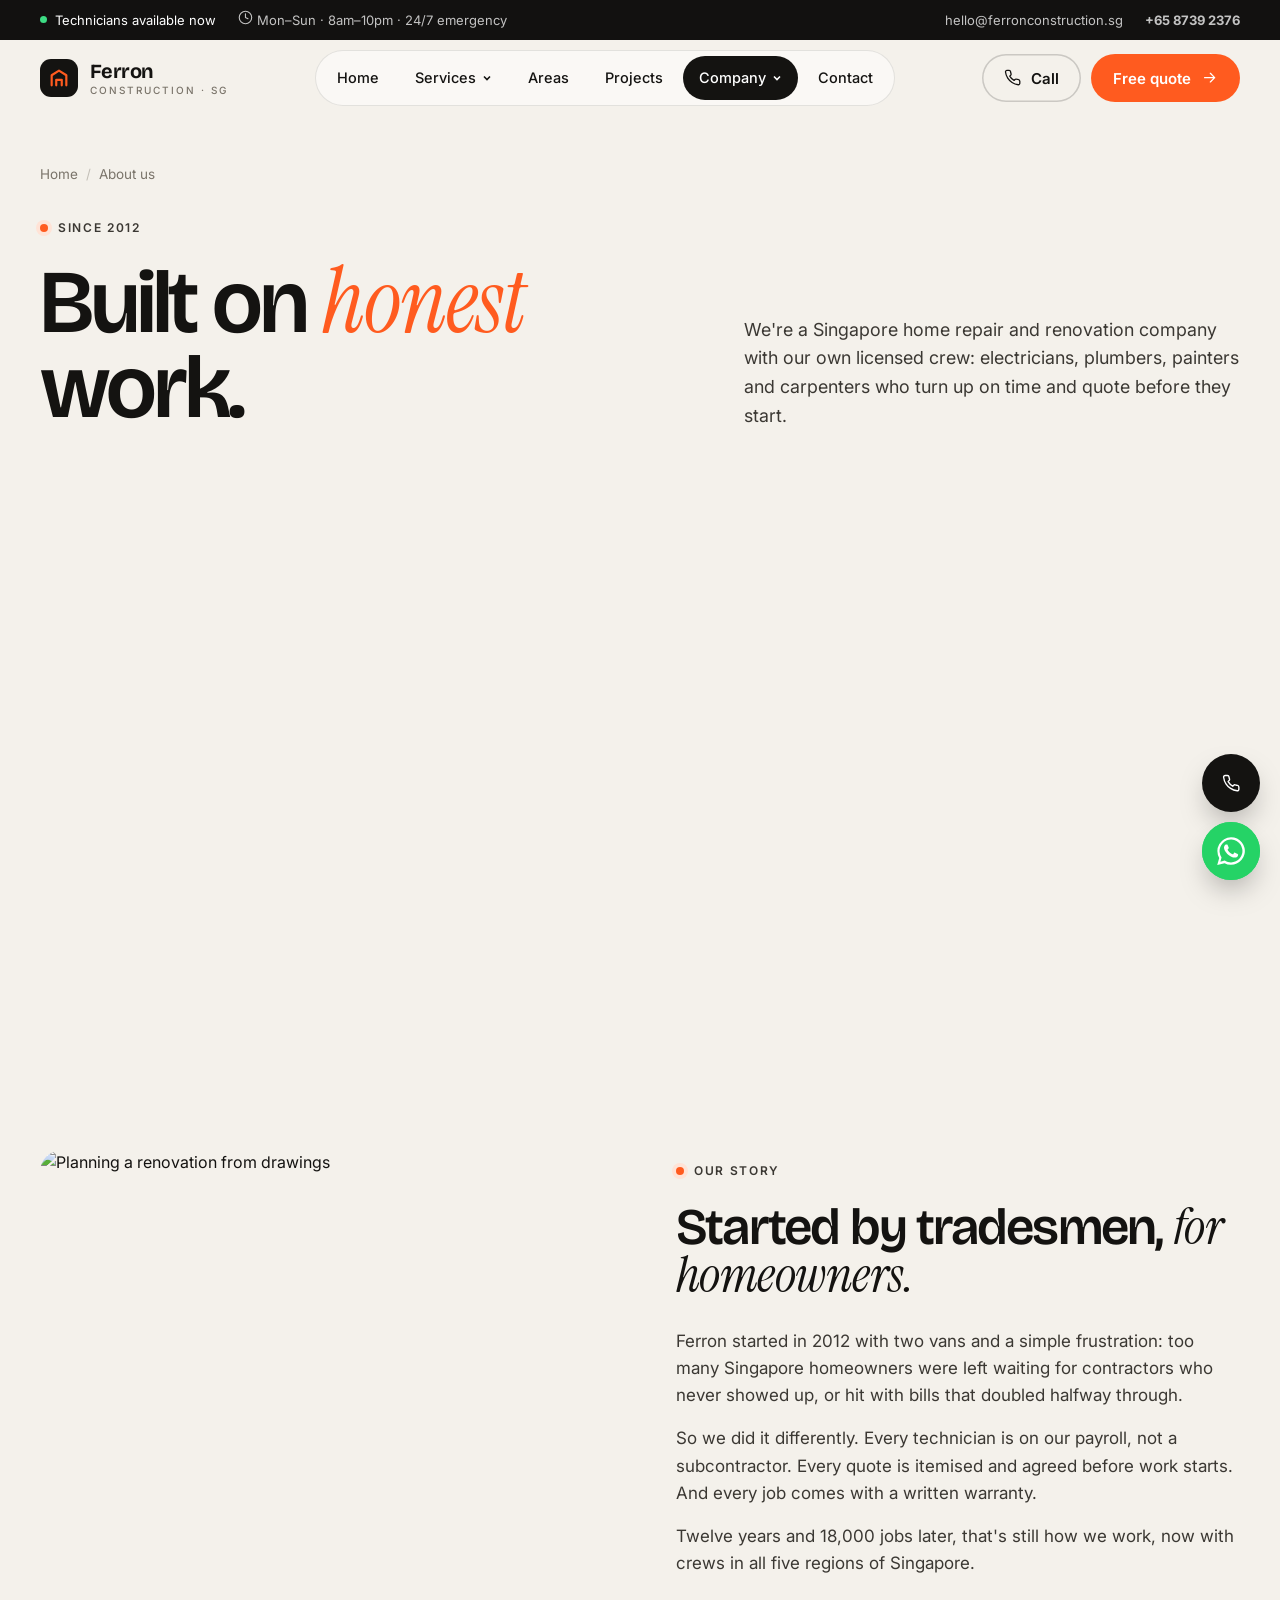
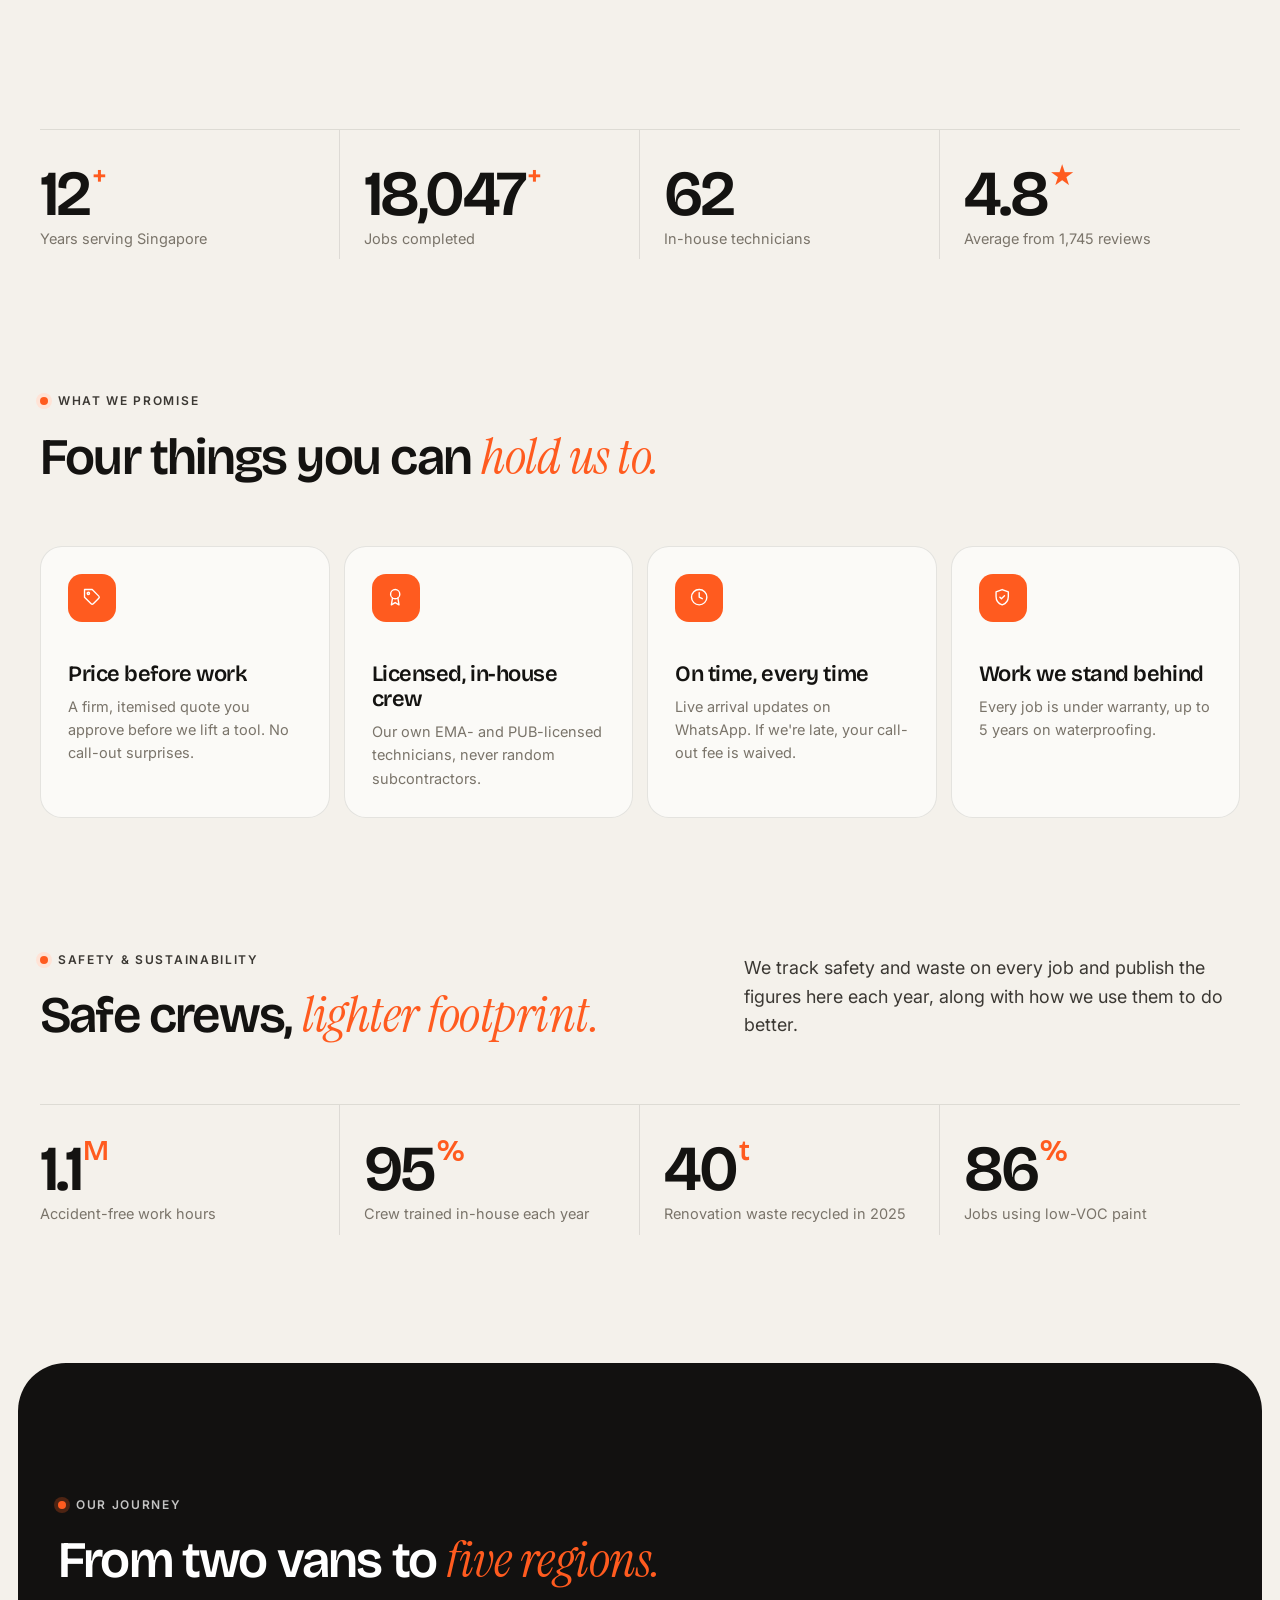
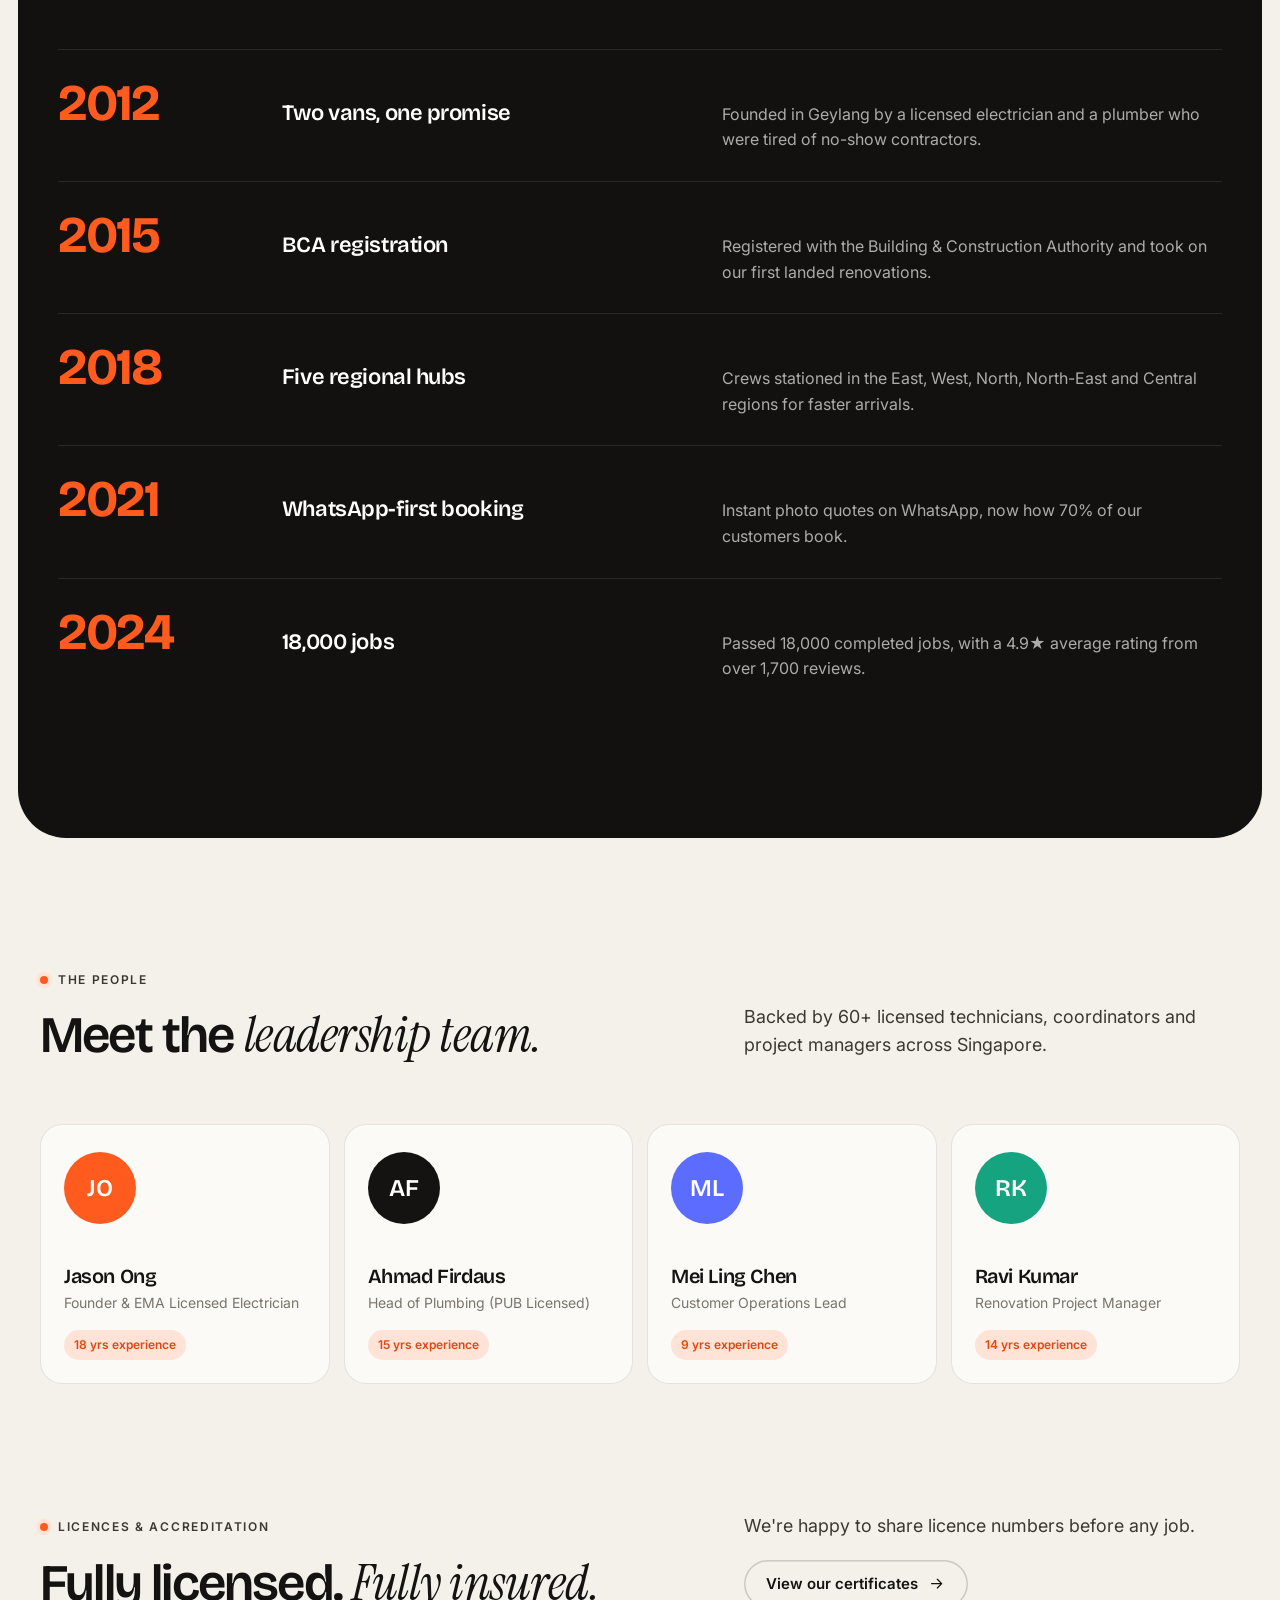
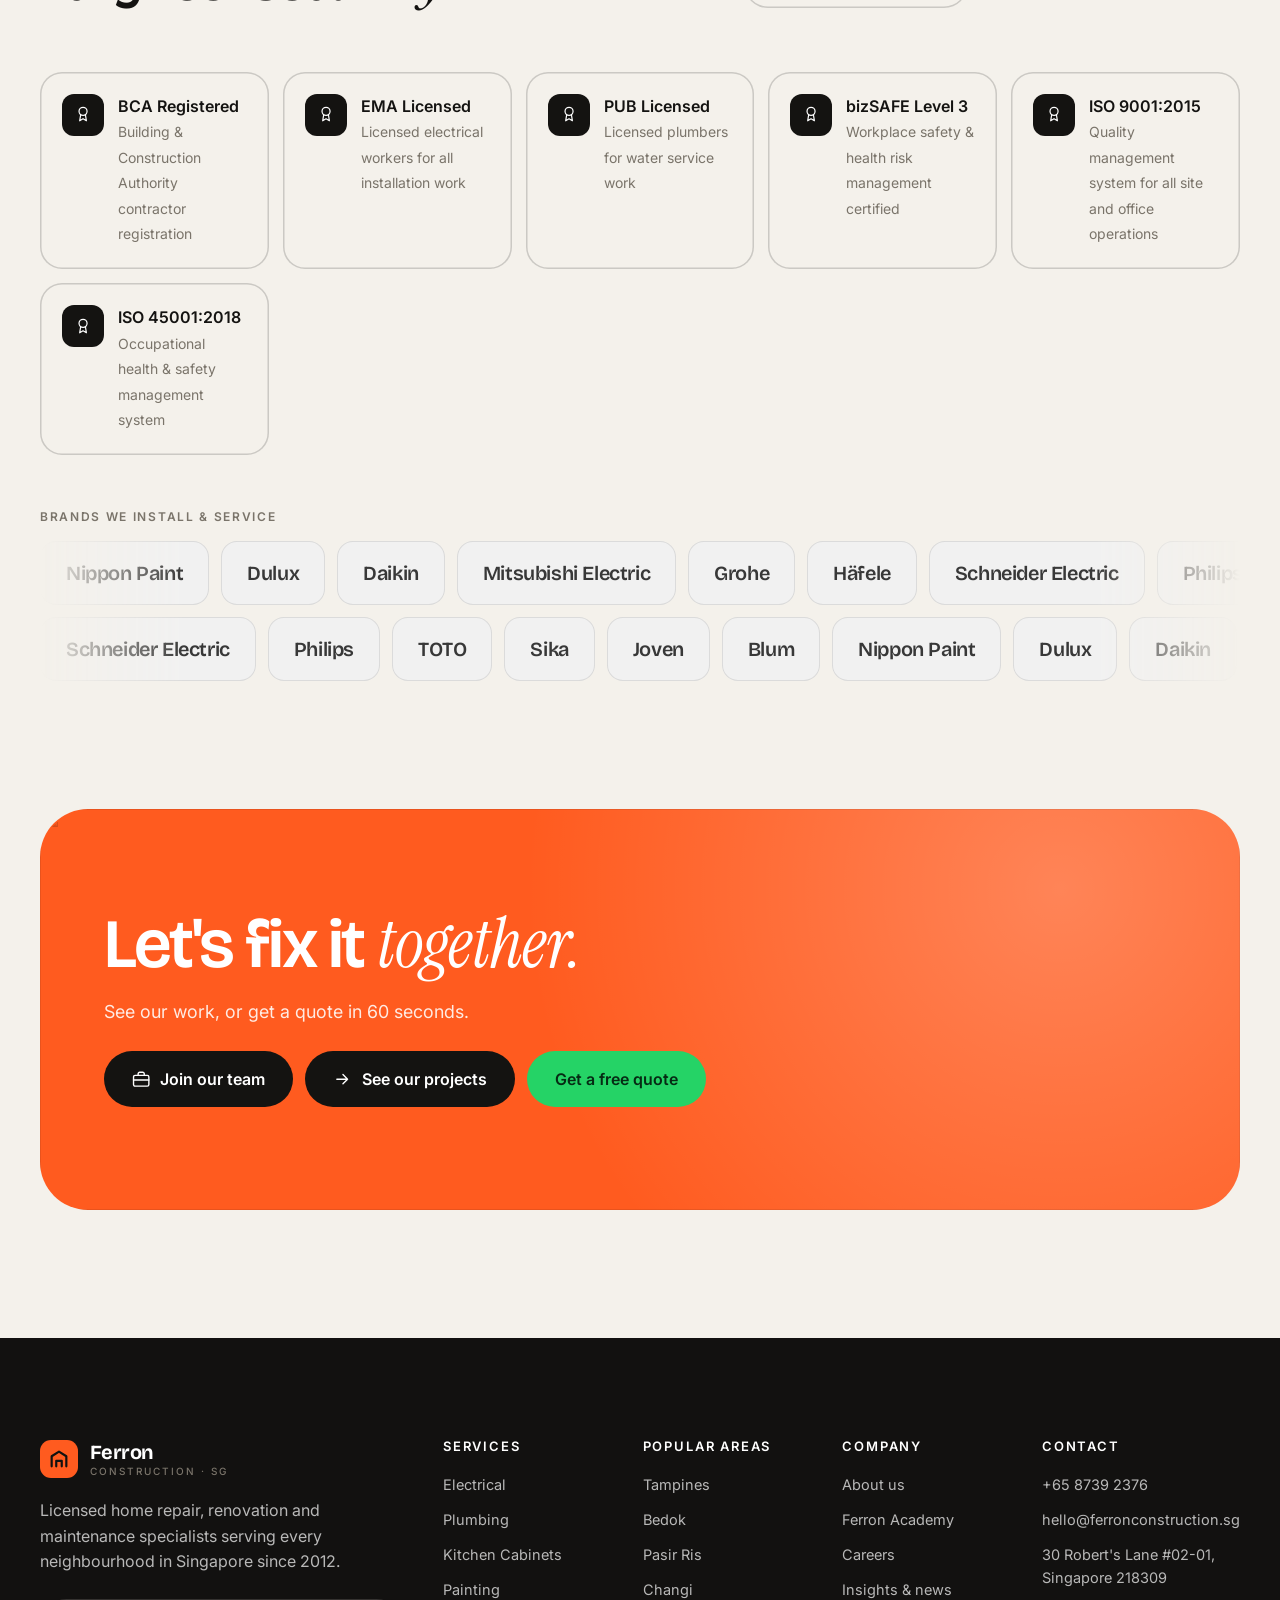
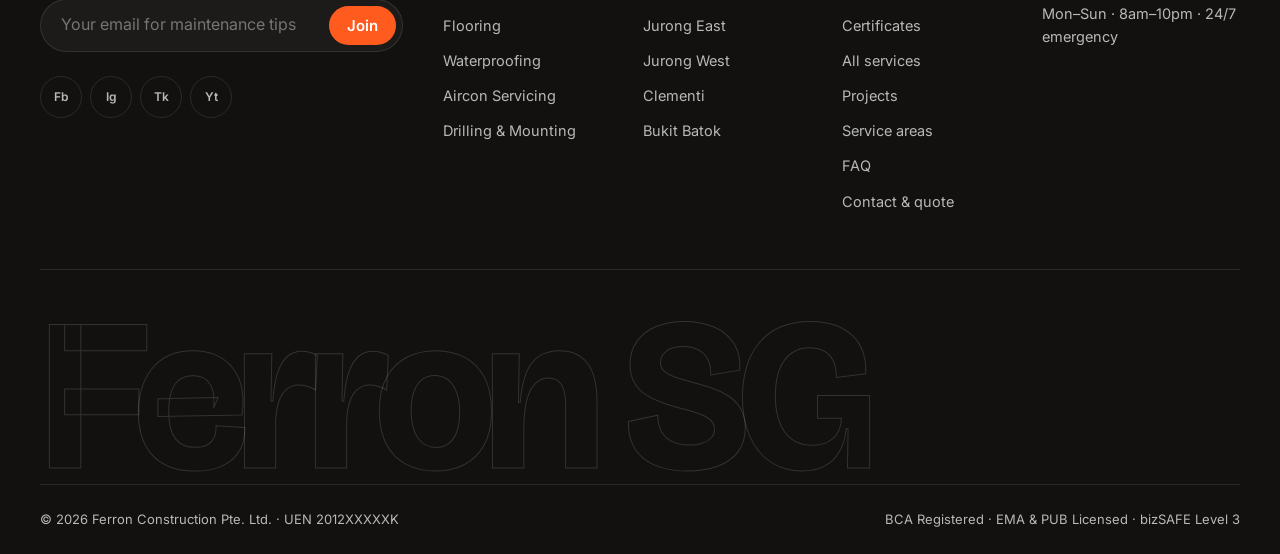
==== commit 81198fc6: "Add academy, careers and insights pages; enhance home, projects and about - Ferron Academy page: inf" ====
--- a/about.html
+++ b/about.html
@@ -71,6 +71,19 @@
     </div>
   </section>
 
+  <section class="section" style="padding-top:0">
+    <div class="container">
+      <div class="section-head split">
+        <div>
+          <span class="eyebrow reveal">Safety &amp; sustainability</span>
+          <h2 class="display h2 reveal section-title" style="margin-top:20px">Safe crews, <span class="serif ember">lighter footprint.</span></h2>
+        </div>
+        <p class="lead reveal">We track safety and waste on every job and publish the figures here each year, along with how we use them to do better.</p>
+      </div>
+      <div class="stats">${impactStats()}</div>
+    </div>
+  </section>
+
   <section class="section ba-section">
     <div class="container">
       <div class="section-head split">
@@ -108,10 +121,15 @@
           <span class="eyebrow reveal">Licences &amp; accreditation</span>
           <h2 class="display h2 reveal section-title" style="margin-top:20px">Fully licensed. <span class="serif">Fully insured.</span></h2>
         </div>
-        <p class="lead reveal">We're happy to share licence numbers before any job.</p>
+        <div class="reveal" style="display:grid;gap:20px;justify-items:start">
+          <p class="lead" style="margin:0">We're happy to share licence numbers before any job.</p>
+          <button class="btn btn-ghost" data-open-certs>View our certificates ${icon("arrow")}</button>
+        </div>
       </div>
       <div class="certs">${CERTS.map((c, i) => `
         <div class="cert reveal" style="--d:${i * 0.08}s"><span class="pk-ico">${icon("award")}</span><div><b>${c.name}</b><span>${c.text}</span></div></div>`).join("")}</div>
+      <div class="brands-label reveal" style="margin-top:56px">Brands we install &amp; service</div>
+      <div class="reveal">${brandStrip()}</div>
     </div>
   </section>
 
@@ -124,6 +142,7 @@
           <p class="lead">See our work, or get a quote in 60 seconds.</p>
         </div>
         <div class="actions">
+          <a class="btn btn-lg" href="careers.html">${icon("briefcase")} Join our team</a>
           <a class="btn btn-lg" href="projects.html">${icon("arrow")} See our projects</a>
           <a class="btn btn-wa btn-lg" href="contact.html">Get a free quote</a>
         </div>
--- a/assets/css/style.css
+++ b/assets/css/style.css
@@ -742,3 +742,208 @@
 .area-card small { color: var(--muted); font-size: 13px; }
 .area-card .ac-eta { display: inline-flex; gap: 6px; align-items: center; font-size: 13px; font-weight: 600; color: var(--ink-2); }
 .area-card .ac-eta .ico { color: var(--ember); }
+
+/* ==========================================================================
+   Company, academy, careers & insights additions
+   ========================================================================== */
+/* Compact dropdown (Company menu) */
+.mega.mini { width: 340px; grid-template-columns: 1fr; gap: 2px; padding: 10px; }
+
+/* Dialog */
+.modal {
+  width: min(880px, calc(100% - 32px)); max-height: calc(100dvh - 48px); padding: clamp(20px, 3vw, 36px);
+  border: 0; border-radius: clamp(22px, 3vw, 32px); background: var(--card); color: var(--ink); box-shadow: var(--shadow);
+}
+.modal::backdrop { background: rgba(18, 17, 16, .6); backdrop-filter: blur(6px); -webkit-backdrop-filter: blur(6px); }
+.modal[open] { animation: fadeUp .45s var(--ease); }
+.modal-head { display: flex; justify-content: space-between; align-items: flex-start; gap: 16px; margin-bottom: 24px; }
+.modal-head h3 { margin: 14px 0 0; font: 600 clamp(28px, 3vw, 40px)/1 var(--f-display); letter-spacing: -0.03em; }
+.modal-x { width: 46px; height: 46px; flex: none; border-radius: 50%; border: 0; cursor: pointer; background: var(--paper-2); display: grid; place-items: center; transition: background .2s, color .2s; }
+.modal-x:hover { background: var(--ink); color: #fff; }
+.modal-note { margin: 20px 0 0; color: var(--muted); font-size: 14px; }
+.cert-docs { display: grid; gap: 12px; grid-template-columns: repeat(auto-fill, minmax(240px, 1fr)); }
+.cert-doc {
+  position: relative; padding: 22px; border-radius: 18px; background: var(--paper);
+  box-shadow: inset 0 0 0 1px var(--line), inset 0 0 0 6px var(--paper), inset 0 0 0 7px var(--line);
+}
+.cert-doc .cd-seal { position: absolute; top: 18px; right: 18px; width: 40px; height: 40px; border-radius: 50%; background: var(--ember); color: #fff; display: grid; place-items: center; }
+.cert-doc small { display: block; max-width: calc(100% - 48px); font-size: 11.5px; letter-spacing: .08em; text-transform: uppercase; color: var(--muted); font-weight: 600; }
+.cert-doc b { display: block; margin-top: 14px; font: 600 22px/1.1 var(--f-display); letter-spacing: -0.02em; }
+.cert-doc p { margin: 6px 0 16px; font-size: 14px; color: var(--ink-2); }
+.cert-doc .cd-meta { display: flex; justify-content: space-between; gap: 8px; padding-top: 12px; border-top: 1px dashed var(--line-strong); font-size: 12.5px; color: var(--muted); }
+
+/* How we work pillars */
+.pillars { display: grid; gap: 14px; grid-template-columns: 1fr; }
+@media (min-width: 700px) { .pillars { grid-template-columns: repeat(2, 1fr); } }
+@media (min-width: 1080px) { .pillars { grid-template-columns: repeat(4, 1fr); } }
+.pillar {
+  position: relative; overflow: hidden; display: flex; flex-direction: column; gap: 10px; min-height: 340px; padding: 28px;
+  border-radius: var(--radius); background: var(--night-2); border: 1px solid var(--night-line); color: #fff;
+  transition: transform .5s var(--ease), border-color .4s;
+}
+.pillar:hover { transform: translateY(-6px); border-color: var(--ember); }
+.pillar .pl-n { position: absolute; right: 18px; top: 8px; font: 700 96px/1 var(--f-display); letter-spacing: -0.06em; color: rgba(255,255,255,.05); }
+.pillar .pk-ico { width: 48px; height: 48px; border-radius: 14px; background: var(--ember); display: grid; place-items: center; }
+.pillar h3 { margin: 32px 0 0; font: 600 28px/1 var(--f-display); letter-spacing: -0.03em; }
+.pillar p { margin: 0; color: rgba(255,255,255,.65); font-size: 14.5px; }
+.pillar small { display: inline-flex; gap: 6px; align-items: center; margin-top: auto; padding-top: 14px; border-top: 1px solid var(--night-line); color: var(--ember); font-size: 13px; font-weight: 600; }
+.ba-section .stats { border-color: var(--night-line); margin-top: 56px; }
+.ba-section .stat { border-color: var(--night-line); }
+.ba-section .stat > span { color: rgba(255,255,255,.6); }
+
+/* Certificates + brands band */
+.trust { display: grid; gap: 28px; padding: clamp(28px, 4vw, 48px); border-radius: clamp(28px, 4vw, 40px); background: var(--card); box-shadow: inset 0 0 0 1px var(--line); }
+@media (min-width: 1000px) { .trust { grid-template-columns: 1fr 1.3fr; align-items: center; gap: 56px; } }
+.trust > * { min-width: 0; }
+.trust h2 { margin: 18px 0 14px; font: 600 clamp(30px, 3.2vw, 44px)/1.05 var(--f-display); letter-spacing: -0.03em; }
+.trust p { margin: 0 0 22px; color: var(--ink-2); }
+.cert-chips { display: flex; flex-wrap: wrap; gap: 8px; margin-bottom: 22px; }
+.cert-chips span { display: inline-flex; gap: 8px; align-items: center; padding: 9px 14px; border-radius: 999px; background: var(--paper); box-shadow: inset 0 0 0 1px var(--line); font-size: 13.5px; font-weight: 600; }
+.cert-chips .ico { color: var(--ember); }
+.brands-label { font: 600 12px/1 var(--f-ui); letter-spacing: .14em; text-transform: uppercase; color: var(--muted); margin-bottom: 18px; }
+.brands { overflow: hidden; -webkit-mask-image: linear-gradient(90deg, transparent, #000 12%, #000 88%, transparent); mask-image: linear-gradient(90deg, transparent, #000 12%, #000 88%, transparent); }
+.brands-track { display: flex; gap: 12px; width: max-content; animation: scroll 40s linear infinite; }
+.brands-track + .brands-track { margin-top: 12px; animation-direction: reverse; animation-duration: 46s; }
+.brands:hover .brands-track { animation-play-state: paused; }
+.brands-track span { padding: 22px 26px; border-radius: 16px; background: var(--paper); box-shadow: inset 0 0 0 1px var(--line); font: 600 20px/1 var(--f-display); letter-spacing: -0.02em; color: var(--ink-2); white-space: nowrap; filter: grayscale(1); transition: color .3s, background .3s; }
+.brands-track span:hover { color: var(--ember-deep); background: var(--ember-soft); }
+
+/* News / insight cards */
+.news-grid { display: grid; gap: 14px; grid-template-columns: repeat(auto-fill, minmax(min(320px, 100%), 1fr)); }
+.news { display: flex; flex-direction: column; border-radius: var(--radius); overflow: hidden; background: var(--card); box-shadow: inset 0 0 0 1px var(--line); transition: transform .5s var(--ease), box-shadow .4s; }
+.news:hover { transform: translateY(-6px); box-shadow: var(--shadow), inset 0 0 0 1px var(--line); }
+.news-media { position: relative; aspect-ratio: 16/10; overflow: hidden; }
+.news-media img { width: 100%; height: 100%; object-fit: cover; transition: transform 1.2s var(--ease); }
+.news:hover .news-media img { transform: scale(1.06); }
+.news-body { display: flex; flex-direction: column; gap: 8px; padding: 22px 24px 24px; flex: 1; }
+.news-body small { color: var(--muted); font-size: 13px; }
+.news-body h3 { margin: 0; font: 600 22px/1.15 var(--f-display); letter-spacing: -0.02em; }
+.news-body p { margin: 0 0 8px; color: var(--ink-2); font-size: 14.5px; flex: 1; }
+.news-go { display: inline-flex; gap: 8px; align-items: center; font-weight: 600; font-size: 14px; color: var(--ember-deep); }
+.news:hover .news-go .ico { transform: translateX(4px); }
+.news-go .ico { transition: transform .3s var(--ease); }
+.article { max-width: 760px; margin-inline: auto; }
+.article .lead { margin: 20px 0 0; }
+.article-media { margin: 36px 0; border-radius: var(--radius); overflow: hidden; aspect-ratio: 16/9; }
+.article-media img { width: 100%; height: 100%; object-fit: cover; }
+.article-body p { font-size: 18px; color: var(--ink-2); margin: 0 0 20px; }
+.article-meta { display: flex; flex-wrap: wrap; gap: 10px; margin-top: 24px; font-size: 14px; color: var(--muted); }
+.article-meta span { padding: 6px 12px; border-radius: 999px; background: var(--card); box-shadow: inset 0 0 0 1px var(--line); }
+
+/* Projects: sectors, view toggle, list & map views */
+.sectors { display: grid; gap: 10px; grid-template-columns: repeat(2, 1fr); margin-bottom: 36px; }
+@media (min-width: 900px) { .sectors { grid-template-columns: repeat(5, 1fr); } }
+.sector {
+  position: relative; isolation: isolate; overflow: hidden; display: flex; flex-direction: column; justify-content: flex-end; gap: 2px;
+  min-height: 140px; padding: 18px; border: 0; border-radius: 18px; cursor: pointer; text-align: left; color: #fff; background: var(--night);
+  transition: transform .4s var(--ease), box-shadow .3s;
+}
+.sector img { position: absolute; inset: 0; width: 100%; height: 100%; object-fit: cover; z-index: -2; opacity: .55; transition: transform 1s var(--ease), opacity .3s; }
+.sector::before { content: ""; position: absolute; inset: 0; z-index: -1; background: linear-gradient(transparent 20%, rgba(0,0,0,.75)); }
+.sector:hover { transform: translateY(-4px); }
+.sector:hover img { transform: scale(1.06); }
+.sector b { font: 600 22px/1.1 var(--f-display); letter-spacing: -0.02em; }
+.sector span { font-size: 13px; opacity: .8; }
+.sector.active { box-shadow: 0 0 0 3px var(--ember); }
+.sector.active img { opacity: .35; }
+.sector.active::after { content: ""; position: absolute; top: 14px; right: 14px; width: 12px; height: 12px; border-radius: 50%; background: var(--ember); box-shadow: 0 0 0 4px rgba(255,91,31,.3); }
+.view-toggle { display: inline-flex; gap: 4px; padding: 4px; border-radius: 999px; background: var(--card); box-shadow: inset 0 0 0 1px var(--line); }
+.view-toggle button { display: inline-flex; gap: 6px; align-items: center; padding: 8px 14px; border: 0; border-radius: 999px; background: transparent; cursor: pointer; font-size: 13.5px; font-weight: 600; color: var(--muted); }
+.view-toggle button.active { background: var(--ink); color: #fff; }
+.pj-list { display: grid; border-top: 1px solid var(--line-strong); }
+.pj-row { display: grid; grid-template-columns: 96px 1fr auto; gap: 20px; align-items: center; padding: 16px 8px; border-bottom: 1px solid var(--line-strong); transition: background .25s, padding .3s var(--ease); }
+.pj-row:hover { background: var(--card); padding-inline: 16px; }
+.pj-row img { width: 96px; height: 72px; object-fit: cover; border-radius: 12px; }
+.pj-row b { display: block; font: 600 clamp(19px, 1.8vw, 24px)/1.15 var(--f-display); letter-spacing: -0.02em; }
+.pj-row small { color: var(--muted); font-size: 13.5px; display: inline-flex; flex-wrap: wrap; gap: 4px 12px; margin-top: 4px; }
+.pj-row .go { width: 44px; height: 44px; border-radius: 50%; display: grid; place-items: center; box-shadow: inset 0 0 0 1.5px var(--line-strong); transition: all .3s; }
+.pj-row:hover .go { background: var(--ember); color: #fff; box-shadow: none; }
+@media (max-width: 560px) { .pj-row { grid-template-columns: 72px 1fr; } .pj-row img { width: 72px; height: 60px; } .pj-row .go { display: none; } }
+.pj-map { display: grid; gap: 14px; }
+@media (min-width: 1000px) { .pj-map { grid-template-columns: 1fr 360px; align-items: start; } }
+.pj-map > * { min-width: 0; }
+.pj-map .pin-dot.has circle.c { fill: var(--ember); }
+.pj-map .pin-dot.has text { opacity: 1; }
+.pj-map .pin-dot.none { opacity: .18; pointer-events: none; }
+.pj-map .pin-dot text tspan { fill: var(--ember-deep); }
+.map-side { padding: 22px; border-radius: var(--radius); background: var(--night); color: #fff; }
+.map-side h3 { margin: 6px 0 14px; font: 600 26px/1.1 var(--f-display); letter-spacing: -0.03em; }
+.map-side .eyebrow { color: rgba(255,255,255,.7); }
+.map-side a { display: flex; gap: 12px; align-items: center; padding: 10px; border-radius: 14px; transition: background .2s; }
+.map-side a:hover { background: var(--night-2); }
+.map-side img { width: 64px; height: 52px; border-radius: 10px; object-fit: cover; }
+.map-side a b { display: block; font-size: 15px; }
+.map-side a small { color: rgba(255,255,255,.6); font-size: 12.5px; }
+.map-side p { color: rgba(255,255,255,.65); font-size: 14.5px; margin: 0; }
+
+/* Academy */
+.tabs { display: flex; gap: 4px; overflow-x: auto; scrollbar-width: none; padding: 5px; border-radius: 999px; background: var(--card); box-shadow: inset 0 0 0 1px var(--line); width: max-content; max-width: 100%; }
+.tabs::-webkit-scrollbar { display: none; }
+.tabs button { flex: none; padding: 11px 18px; border: 0; border-radius: 999px; background: transparent; cursor: pointer; font-weight: 600; font-size: 14.5px; color: var(--muted); transition: background .2s, color .2s; }
+.tabs button:hover { color: var(--ink); }
+.tabs button[aria-selected="true"] { background: var(--ink); color: #fff; }
+.tab-panel { margin-top: 28px; animation: fadeUp .45s var(--ease); }
+.tab-panel[hidden] { display: none; }
+.info-grid { display: grid; gap: 14px; }
+@media (min-width: 1000px) { .info-grid { grid-template-columns: 1.3fr 1fr; gap: 40px; align-items: start; } }
+.info-grid > * { min-width: 0; }
+.info-facts { display: grid; grid-template-columns: 1fr 1fr; gap: 10px; }
+.info-facts div { padding: 18px; border-radius: 16px; background: var(--card); box-shadow: inset 0 0 0 1px var(--line); }
+.info-facts small { display: block; color: var(--muted); font-size: 12.5px; margin-bottom: 4px; }
+.info-facts b { font: 600 17px/1.25 var(--f-display); }
+.tick-list { list-style: none; margin: 0; padding: 0; display: grid; gap: 10px; }
+.tick-list li { display: flex; gap: 12px; align-items: flex-start; padding: 18px; border-radius: 16px; background: var(--card); box-shadow: inset 0 0 0 1px var(--line); font-weight: 500; }
+.tick-list .ico { width: 22px; height: 22px; padding: 4px; border-radius: 50%; background: var(--ember); color: #fff; flex: none; }
+.steps-row { display: grid; gap: 10px; grid-template-columns: repeat(auto-fit, minmax(210px, 1fr)); counter-reset: s; }
+.steps-row div { position: relative; padding: 24px; border-radius: var(--radius); background: var(--card); box-shadow: inset 0 0 0 1px var(--line); counter-increment: s; }
+.steps-row div::before { content: counter(s, decimal-leading-zero); display: block; font: 700 44px/1 var(--f-display); letter-spacing: -0.05em; color: var(--ember); margin-bottom: 28px; }
+.steps-row b { display: block; font: 600 20px/1.2 var(--f-display); }
+.steps-row p { margin: 6px 0 0; color: var(--muted); font-size: 14.5px; }
+.tracks { display: grid; gap: 10px; grid-template-columns: repeat(auto-fill, minmax(min(260px, 100%), 1fr)); }
+.track { display: flex; gap: 14px; align-items: center; padding: 18px; border: 0; border-radius: 18px; background: var(--card); box-shadow: inset 0 0 0 1px var(--line); text-align: left; cursor: pointer; transition: all .3s var(--ease); }
+.track:hover, .track.active { background: var(--ink); color: #fff; }
+.track:hover small, .track.active small { color: rgba(255,255,255,.6); }
+.track .mi-ico { width: 48px; height: 48px; border-radius: 14px; background: var(--ember-soft); color: var(--ember-deep); display: grid; place-items: center; flex: none; }
+.track b { display: block; font: 600 18px/1.2 var(--f-display); }
+.track small { color: var(--muted); font-size: 13px; }
+.track em { margin-left: auto; font-style: normal; font-weight: 600; font-size: 13px; padding: 4px 10px; border-radius: 999px; background: var(--paper-2); color: var(--ink); }
+.course-tools { display: flex; flex-wrap: wrap; gap: 10px; align-items: center; margin-bottom: 22px; }
+.course-tools .loc-search { flex: 1 1 260px; }
+.course-tools .loc-search input { padding-block: 14px; }
+.courses { display: grid; gap: 14px; grid-template-columns: repeat(auto-fill, minmax(min(330px, 100%), 1fr)); }
+.course { display: flex; flex-direction: column; gap: 14px; padding: 24px; border-radius: var(--radius); background: var(--card); box-shadow: inset 0 0 0 1px var(--line); transition: transform .4s var(--ease), box-shadow .3s; }
+.course:hover { transform: translateY(-4px); box-shadow: var(--shadow), inset 0 0 0 1px var(--line); }
+.course-top { display: flex; justify-content: space-between; gap: 10px; align-items: center; }
+.badge { display: inline-flex; gap: 6px; align-items: center; padding: 5px 10px; border-radius: 999px; font-size: 12px; font-weight: 600; background: var(--paper-2); }
+.badge.ember { background: var(--ember-soft); color: var(--ember-deep); }
+.badge.dark { background: var(--ink); color: #fff; }
+.course h3 { margin: 0; font: 600 22px/1.15 var(--f-display); letter-spacing: -0.02em; }
+.course-facts { display: grid; grid-template-columns: 1fr 1fr; gap: 8px 14px; font-size: 13.5px; color: var(--ink-2); }
+.course-facts span { display: inline-flex; gap: 6px; align-items: center; }
+.course-facts .ico { color: var(--ember); }
+.course-foot { display: flex; justify-content: space-between; align-items: center; gap: 10px; margin-top: auto; padding-top: 16px; border-top: 1px solid var(--line); }
+.course-foot .fee b { font: 600 26px/1 var(--f-display); letter-spacing: -0.03em; }
+.course-foot .fee small { display: block; font-size: 12px; color: var(--ember-deep); font-weight: 600; margin-top: 4px; }
+.course-foot .btn { padding: 12px 18px; font-size: 14px; }
+.seats-low { color: var(--ember-deep); font-weight: 600; }
+.rate-card { display: flex; flex-wrap: wrap; gap: 18px; align-items: center; justify-content: space-between; padding: 24px 28px; border-radius: var(--radius); background: var(--card); box-shadow: inset 0 0 0 1px var(--line); }
+.rate-card b { font: 600 22px/1.2 var(--f-display); }
+.rate-stars { display: flex; gap: 4px; }
+.rate-stars button { width: 40px; height: 40px; border: 0; padding: 0; border-radius: 10px; background: transparent; cursor: pointer; color: var(--line-strong); display: grid; place-items: center; transition: transform .2s, color .2s; }
+.rate-stars button .ico { width: 28px; height: 28px; fill: currentColor; }
+.rate-stars button.on { color: #ffb400; }
+.rate-stars button:hover { transform: scale(1.12); }
+.rate-card .muted { font-size: 13.5px; }
+.contact-strip { display: grid; gap: 10px; grid-template-columns: repeat(auto-fit, minmax(240px, 1fr)); }
+
+/* Careers */
+.perks { display: grid; gap: 14px; grid-template-columns: repeat(auto-fit, minmax(230px, 1fr)); }
+.jobs { display: grid; gap: 10px; }
+.job { display: grid; grid-template-columns: 1fr auto; gap: 16px; align-items: center; padding: 22px 24px; border-radius: 18px; background: var(--card); box-shadow: inset 0 0 0 1px var(--line); transition: all .3s var(--ease); }
+.job:hover { background: var(--ink); color: #fff; transform: translateX(6px); }
+.job:hover .job-meta { color: rgba(255,255,255,.65); }
+.job b { display: block; font: 600 clamp(19px, 1.8vw, 24px)/1.15 var(--f-display); letter-spacing: -0.02em; }
+.job-meta { display: flex; flex-wrap: wrap; gap: 4px 16px; margin-top: 6px; color: var(--muted); font-size: 13.5px; }
+.job-meta span { display: inline-flex; gap: 6px; align-items: center; }
+.job .btn { padding: 12px 18px; font-size: 14px; }
+@media (max-width: 560px) { .job { grid-template-columns: 1fr; } }
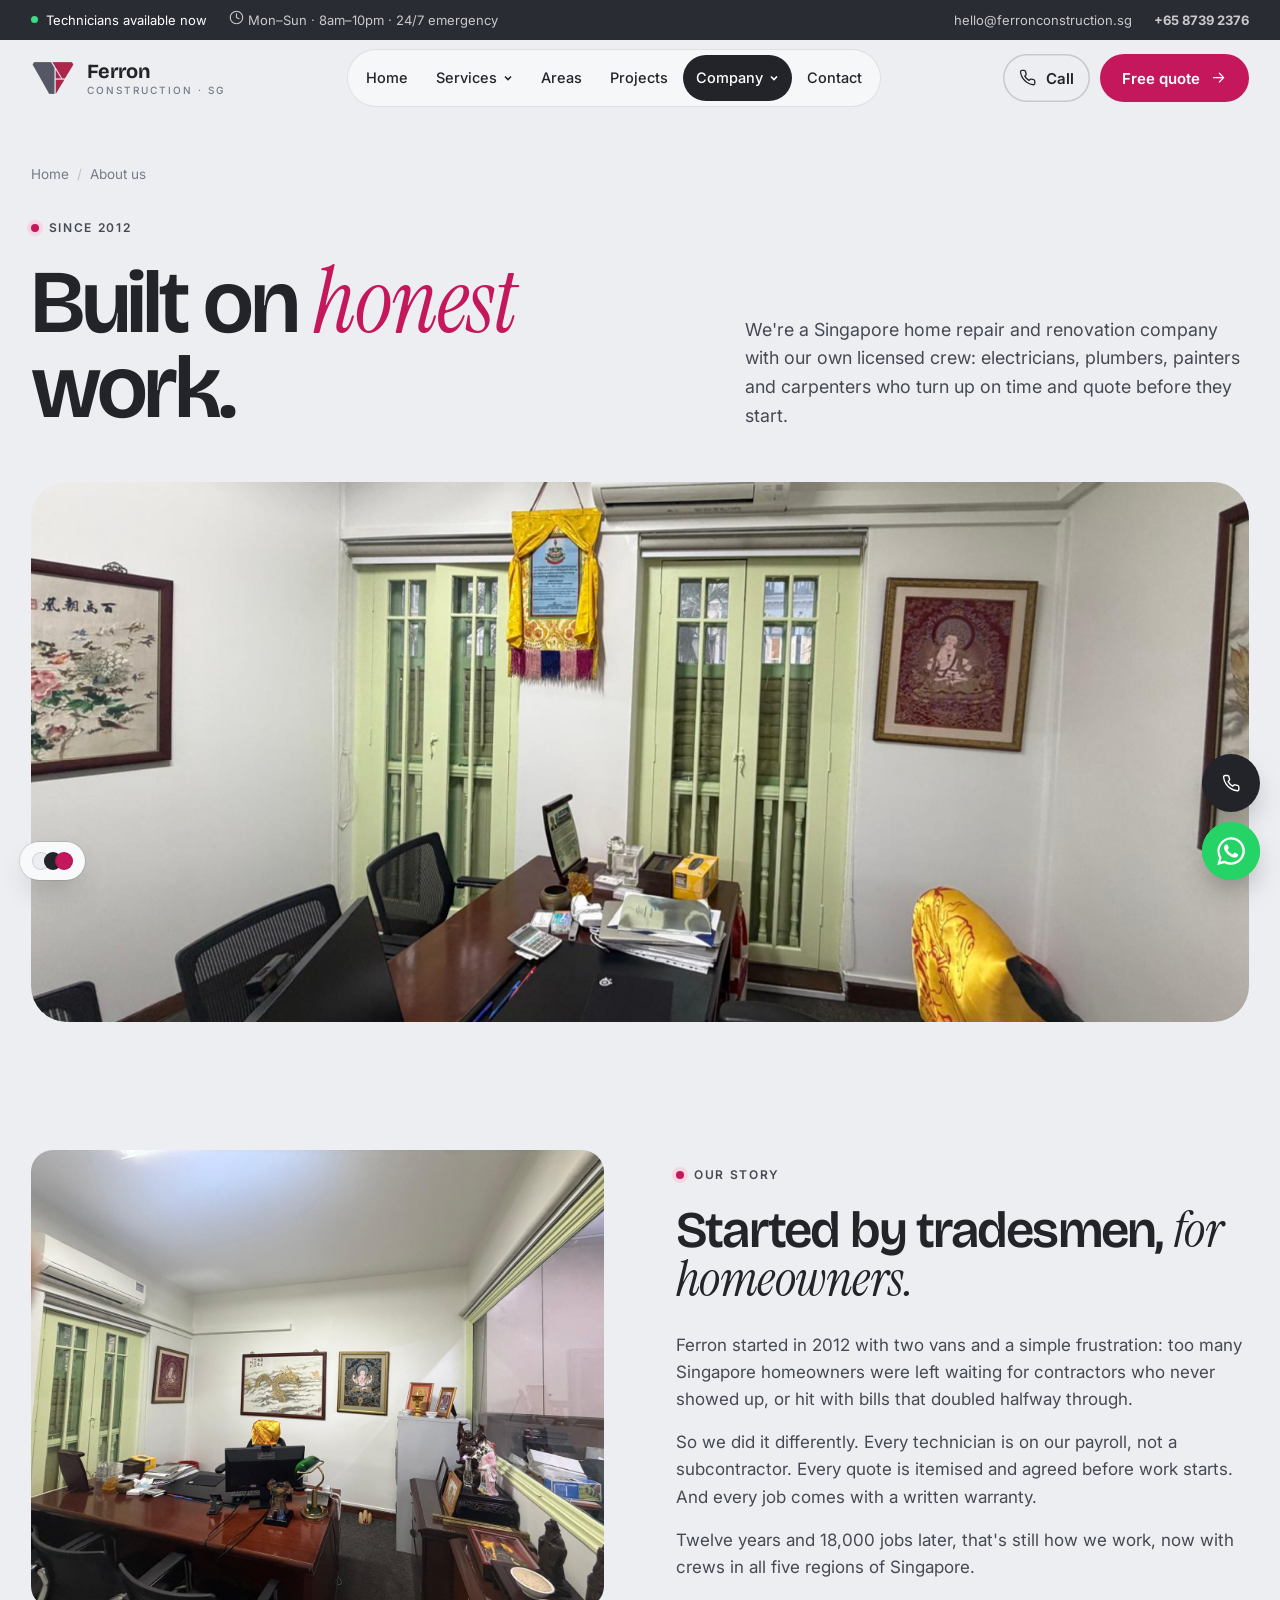
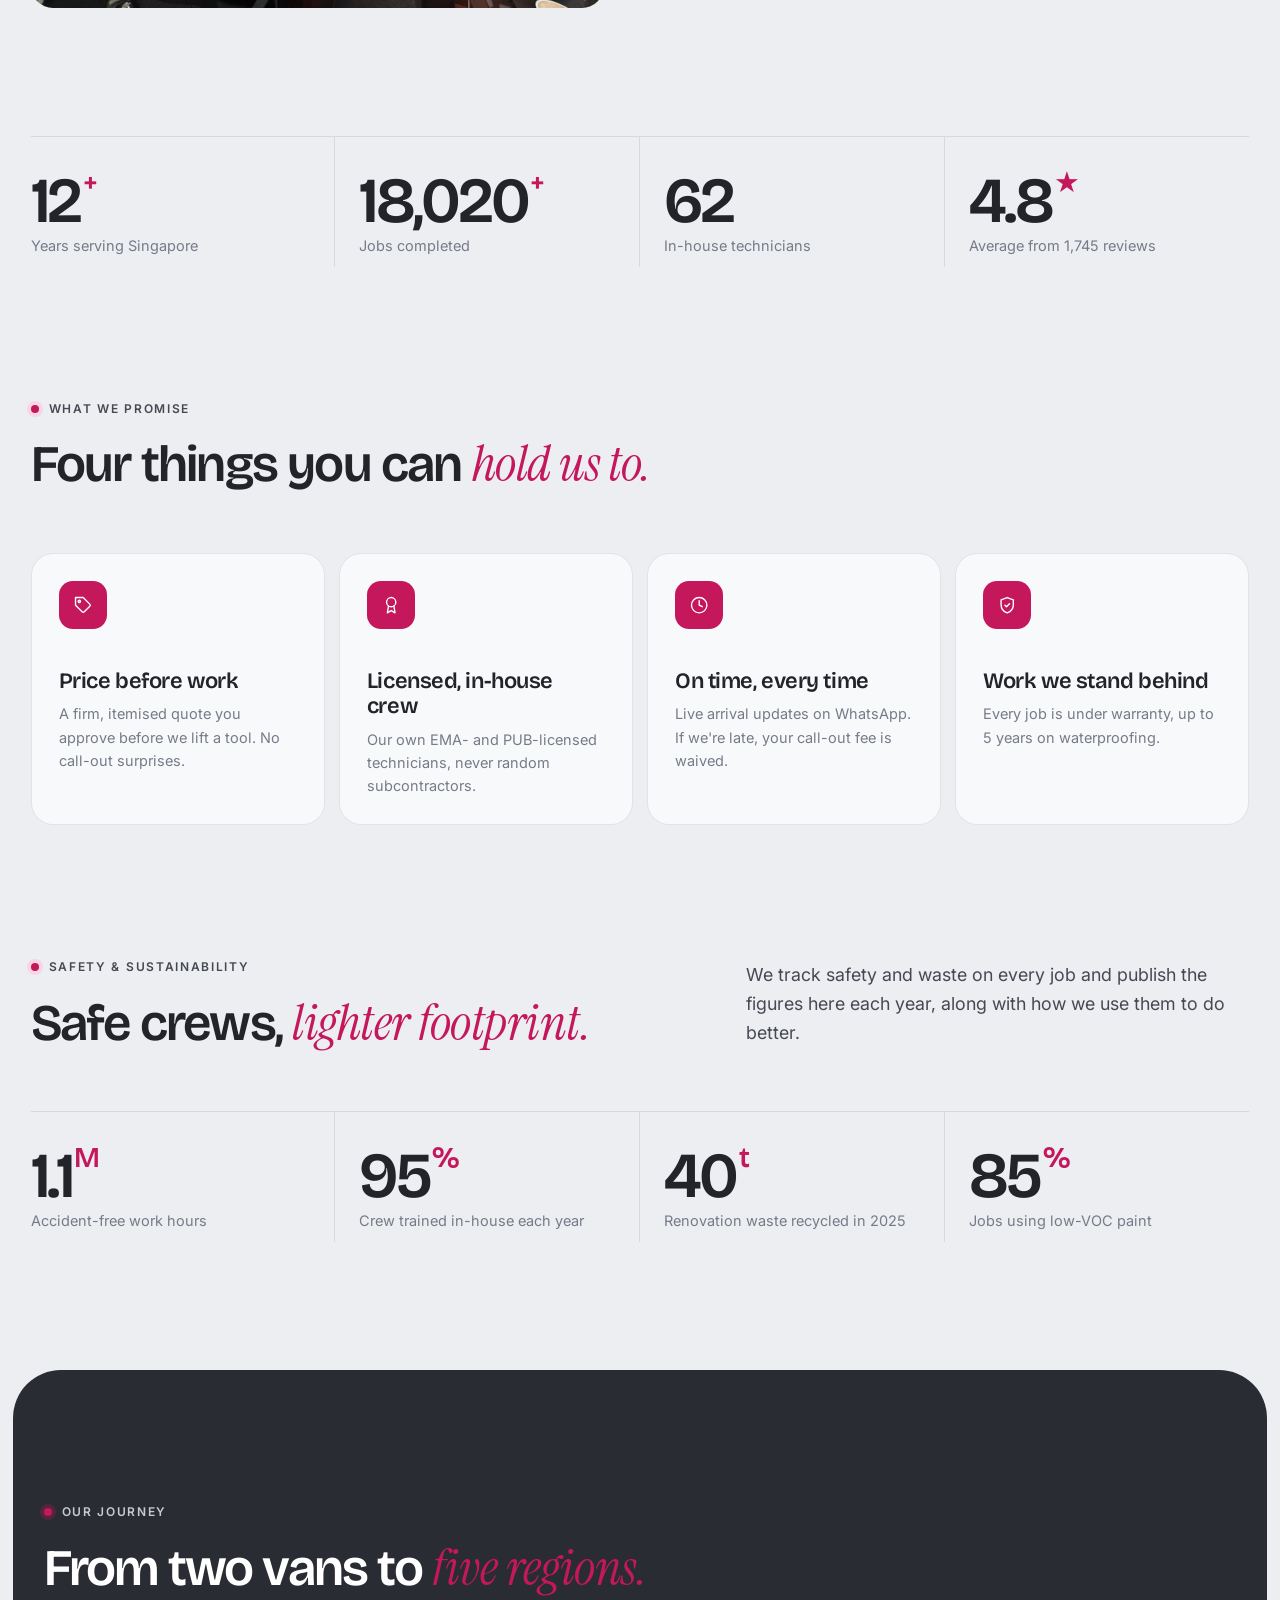
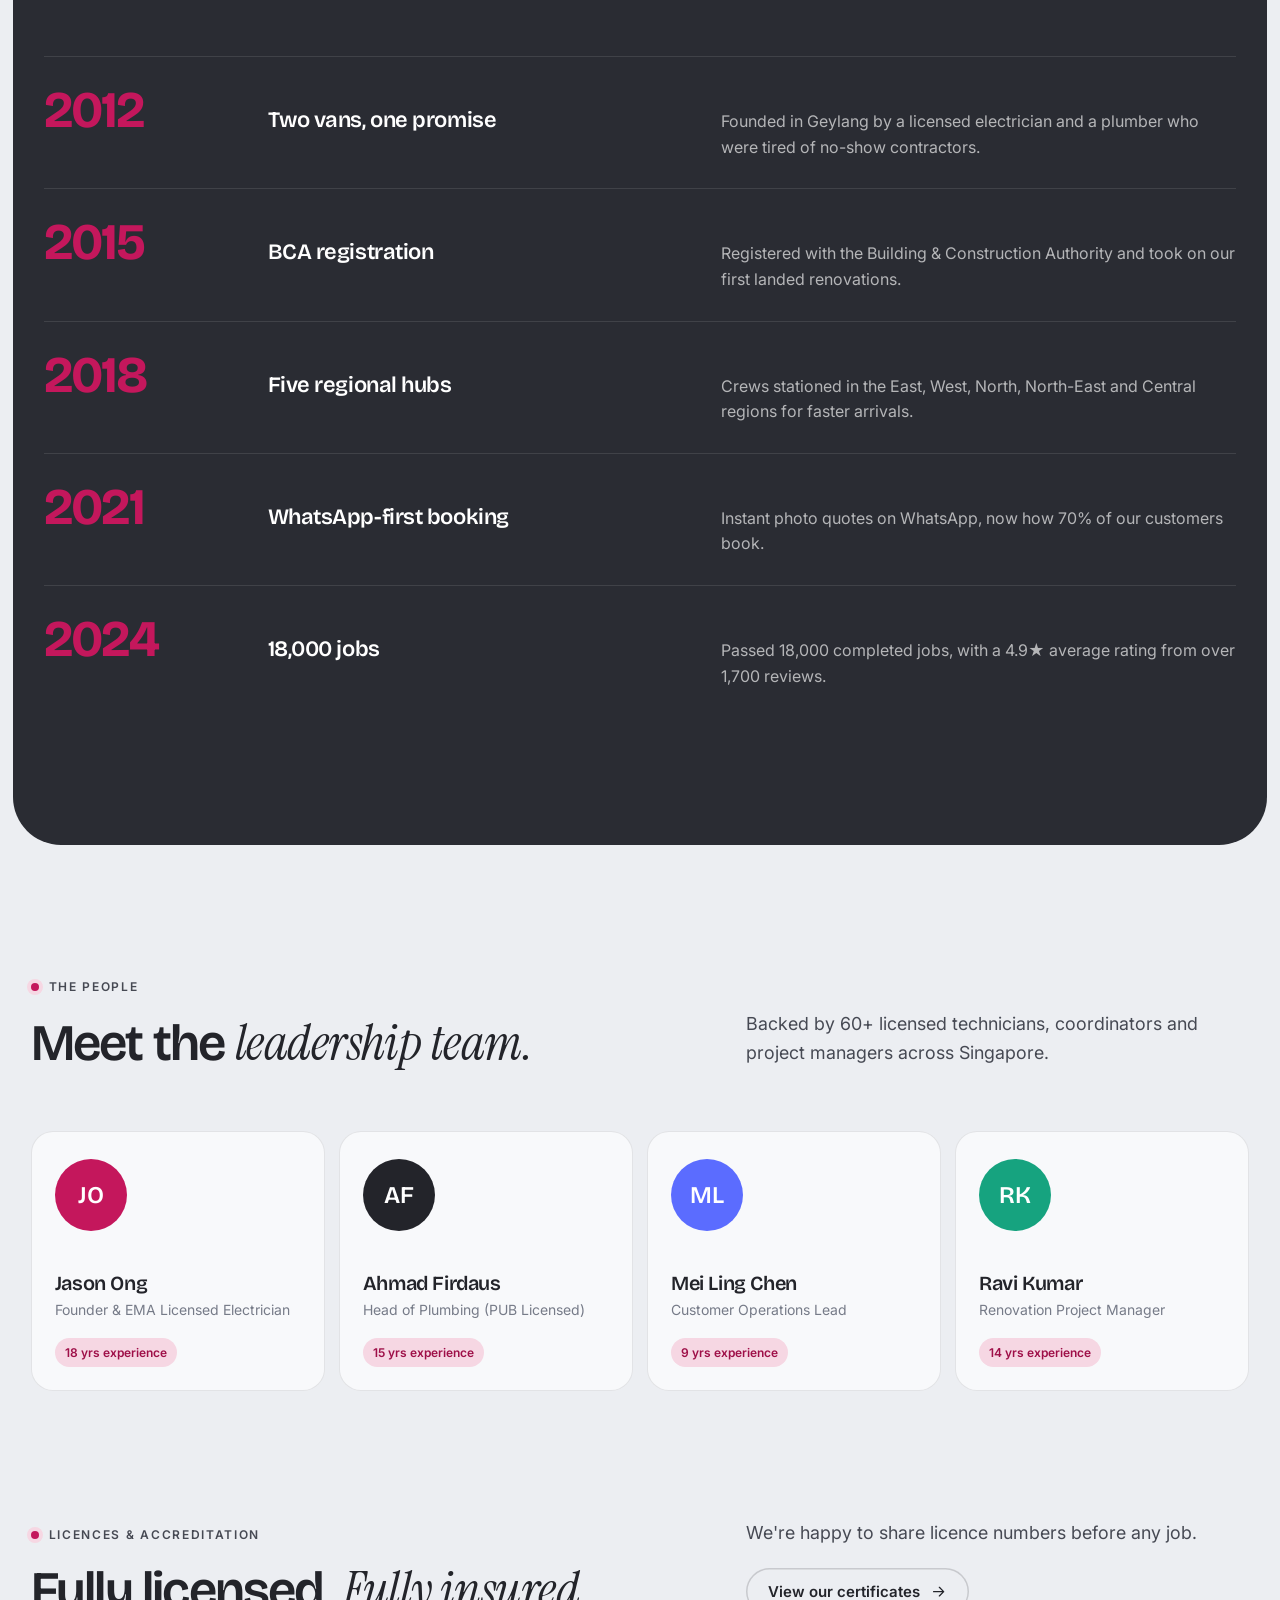
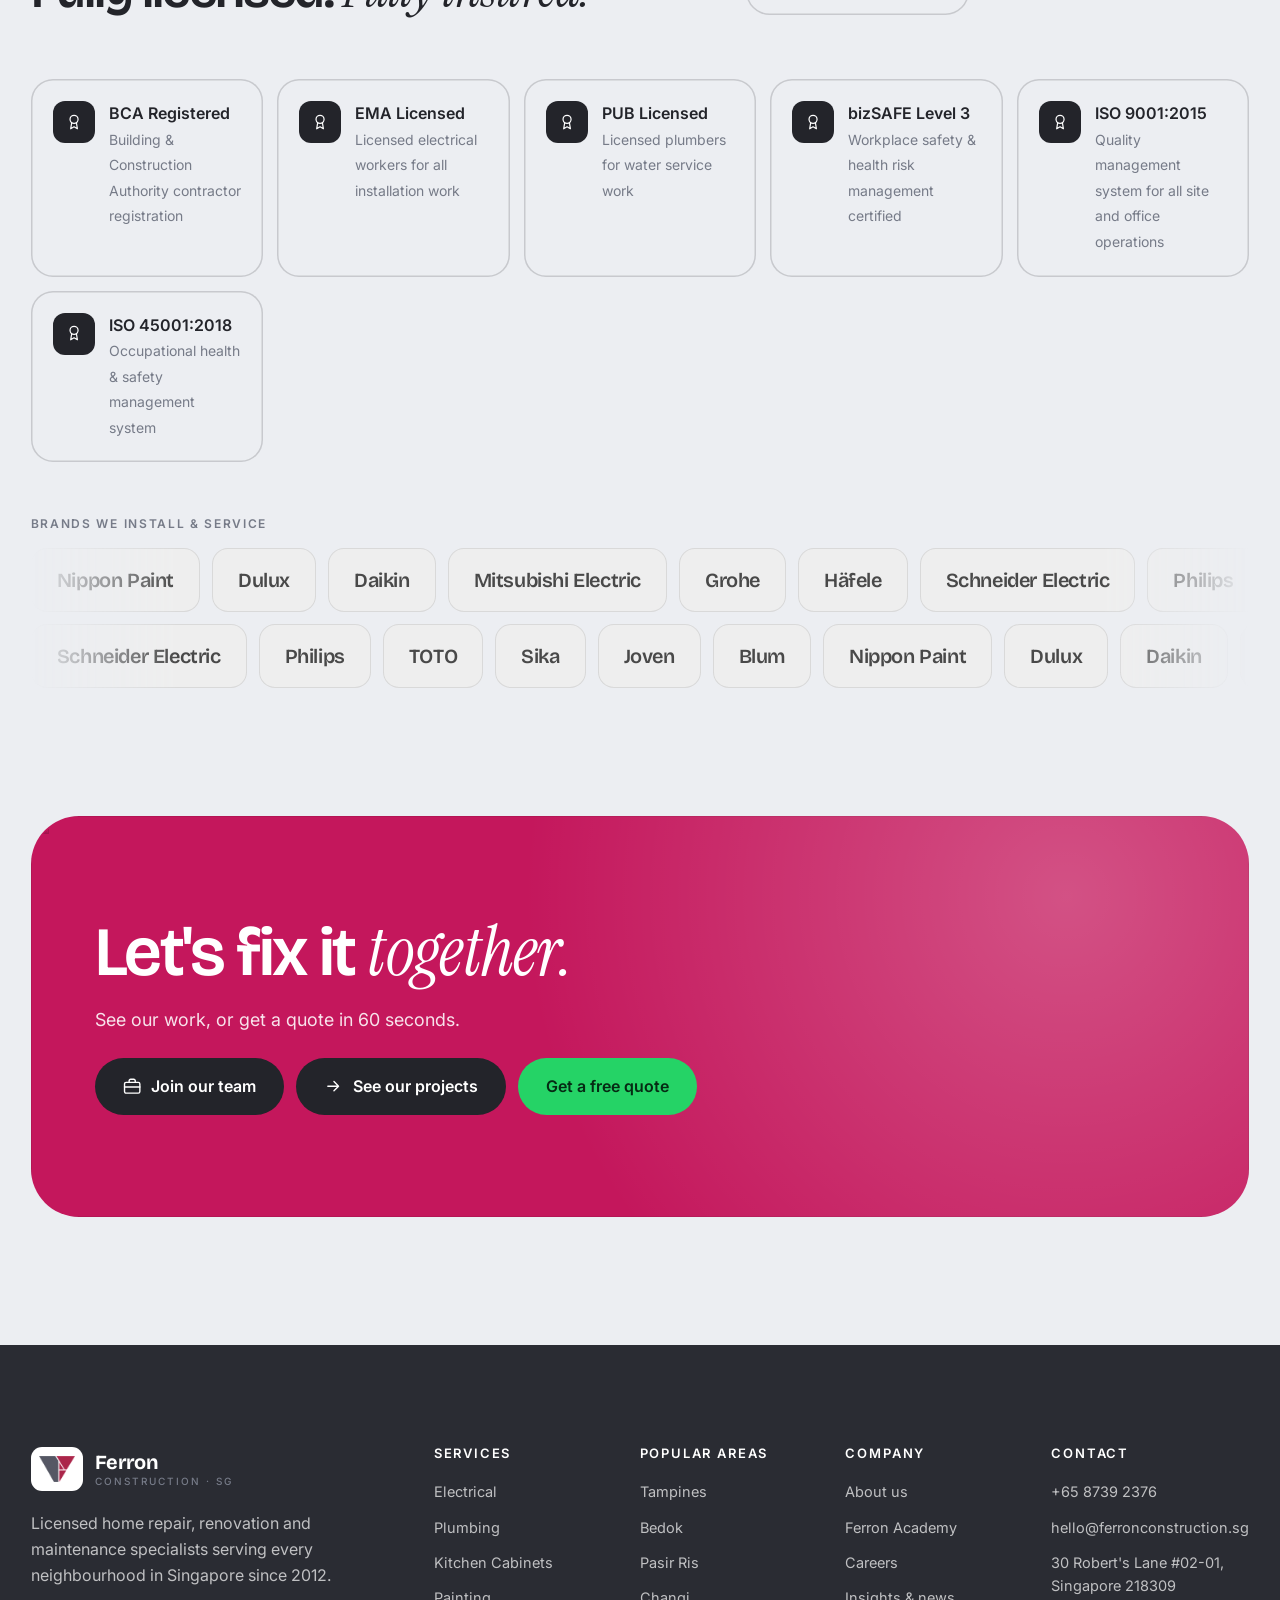
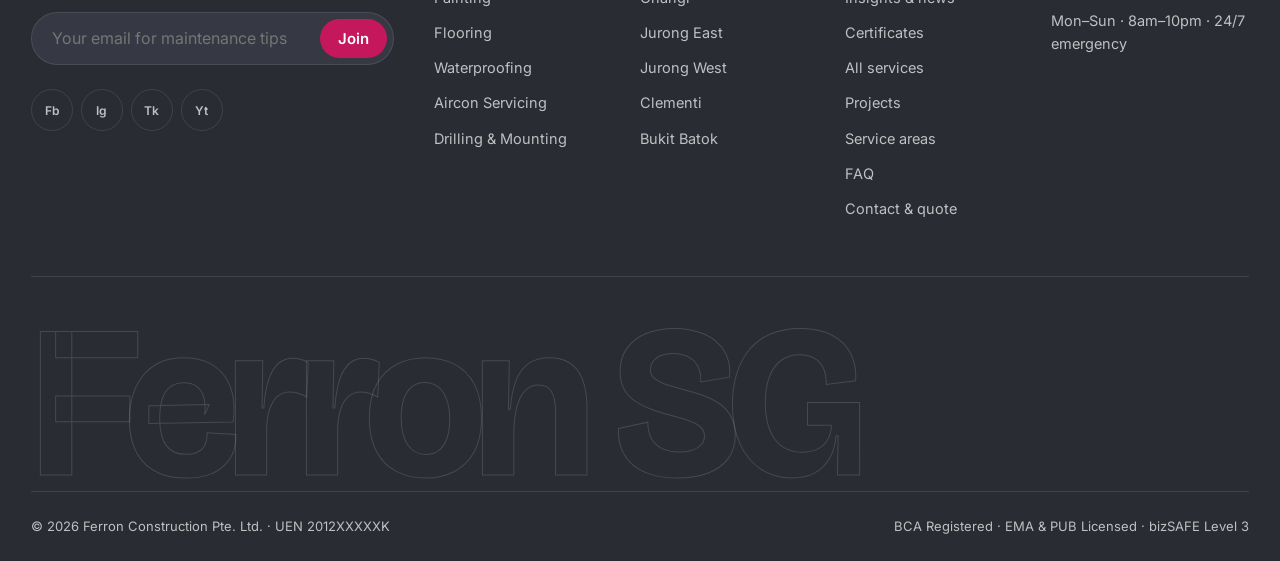
==== commit 4f5371b9: "Add Ferron brand palette, palette switcher, client media and new logo - Default palette taken from t" ====
--- a/about.html
+++ b/about.html
@@ -7,7 +7,9 @@
   <link rel="preconnect" href="https://fonts.googleapis.com">
   <link rel="preconnect" href="https://fonts.gstatic.com" crossorigin>
   <link href="https://fonts.googleapis.com/css2?family=Bricolage+Grotesque:opsz,wght@12..96,500;12..96,600;12..96,700&family=Instrument+Serif:ital@0;1&family=Inter:wght@400;500;600&display=swap" rel="stylesheet">
+  <link rel="icon" type="image/png" href="assets/img/favicon.png">
   <link rel="stylesheet" href="assets/css/style.css">
+  <script>try{var p=new URLSearchParams(location.search).get("palette")||localStorage.getItem("ferron-palette");if(p&&p!=="ferron")document.documentElement.dataset.palette=p}catch(e){}</script>
 </head>
 <body>
 <main id="page"></main>
@@ -30,13 +32,13 @@
         </div>
         <p class="lead">We're a Singapore home repair and renovation company with our own licensed crew: electricians, plumbers, painters and carpenters who turn up on time and quote before they start.</p>
       </div>
-      <div class="page-hero-media"><img data-parallax src="${IMG("1600210492486-724fe5c67fb0", 2000)}" alt="A renovated Singapore home"></div>
+      <div class="page-hero-media"><img data-parallax src="assets/img/onsite/office-meeting-room.jpg" alt="Meeting room at the Ferron office in Singapore"></div>
     </div>
   </section>
 
   <section class="section">
     <div class="container story">
-      <div class="story-media reveal"><img src="${IMG("1503387762-592deb58ef4e", 1200)}" alt="Planning a renovation from drawings" loading="lazy"></div>
+      <div class="story-media reveal"><img src="assets/img/onsite/office-director.jpg" alt="Inside the Ferron office" loading="lazy"></div>
       <div>
         <span class="eyebrow reveal">Our story</span>
         <h2 class="display h2 reveal section-title" style="margin:20px 0 28px">Started by tradesmen, <span class="serif">for homeowners.</span></h2>
--- a/assets/css/style.css
+++ b/assets/css/style.css
@@ -1,36 +1,78 @@
 /* ==========================================================================
    Ferron Construction SG — Design system
-   Palette: concrete paper · graphite ink · ember orange
+   Palette: switchable via <html data-palette="…"> (see palettes below).
+     Default "ferron" is taken from the crew T-shirt: light steel grey,
+     charcoal and magenta. "--ember" is the brand accent in every palette.
    Type: Bricolage Grotesque (display) · Inter (UI) · Instrument Serif (accent)
    ========================================================================== */
 
 :root {
-  --paper: #f4f1eb;
-  --paper-2: #ebe6dc;
-  --card: #fbfaf7;
-  --ink: #141311;
-  --ink-2: #3b3833;
-  --muted: #7a746a;
-  --line: rgba(20, 19, 17, 0.1);
-  --line-strong: rgba(20, 19, 17, 0.18);
-  --ember: #ff5b1f;
-  --ember-deep: #e2470f;
-  --ember-soft: #ffe3d6;
-  --night: #121110;
-  --night-2: #1d1b19;
+  /* Ferron Grey — T-shirt palette (default) */
+  --paper: #eceef2;
+  --paper-2: #dfe2e8;
+  --card: #f8f9fb;
+  --ink: #23242a;
+  --ink-2: #464953;
+  --muted: #767b88;
+  --ink-rgb: 35, 36, 42;
+  --paper-rgb: 236, 238, 242;
+  --ember: #c4175c;
+  --ember-deep: #9e0f48;
+  --ember-soft: #f6d7e3;
+  --ember-rgb: 196, 23, 92;
+  --night: #2a2c33;
+  --night-2: #363943;
+  --steel: #8b93a6;
+
+  --line: rgba(var(--ink-rgb), 0.1);
+  --line-strong: rgba(var(--ink-rgb), 0.18);
   --night-line: rgba(255, 255, 255, 0.1);
   --wa: #25d366;
 
   --radius: 22px;
   --radius-sm: 14px;
-  --shadow: 0 1px 2px rgba(20, 19, 17, .04), 0 12px 40px -12px rgba(20, 19, 17, .18);
+  --shadow: 0 1px 2px rgba(var(--ink-rgb), .04), 0 12px 40px -12px rgba(var(--ink-rgb), .18);
   --ease: cubic-bezier(.2, .7, .1, 1);
-  --container: 1280px;
-  --gutter: clamp(16px, 4vw, 40px);
+  --container: 1520px;
+  --gutter: clamp(14px, 2.4vw, 32px);
 
   --f-display: "Bricolage Grotesque", system-ui, sans-serif;
   --f-ui: "Inter", system-ui, sans-serif;
   --f-serif: "Instrument Serif", Georgia, serif;
+}
+
+/* ---------- Alternate palettes ---------- */
+/* Ferron Steel — the shirt's blue-grey body as the page tone, magenta accent */
+:root[data-palette="steel"] {
+  --paper: #d9dde5; --paper-2: #c9ced9; --card: #eef0f4;
+  --ink: #1c1d22; --ink-2: #3a3d46; --muted: #5f6573;
+  --ink-rgb: 28, 29, 34; --paper-rgb: 217, 221, 229;
+  --ember: #b8124f; --ember-deep: #920c3e; --ember-soft: #f3d3df; --ember-rgb: 184, 18, 79;
+  --night: #1f2127; --night-2: #2c2f37; --steel: #7d859a;
+}
+/* Ocean Slate — cool grey with a trustworthy blue */
+:root[data-palette="ocean"] {
+  --paper: #edf0f3; --paper-2: #e0e5eb; --card: #f8fafc;
+  --ink: #15202b; --ink-2: #37465a; --muted: #6b7889;
+  --ink-rgb: 21, 32, 43; --paper-rgb: 237, 240, 243;
+  --ember: #1f6fd1; --ember-deep: #1758a8; --ember-soft: #d8e7fa; --ember-rgb: 31, 111, 209;
+  --night: #121b26; --night-2: #1c2734; --steel: #8796a8;
+}
+/* Forest Stone — warm stone with deep green */
+:root[data-palette="forest"] {
+  --paper: #f1efe9; --paper-2: #e5e1d6; --card: #fafaf6;
+  --ink: #161a16; --ink-2: #374036; --muted: #737a6e;
+  --ink-rgb: 22, 26, 22; --paper-rgb: 241, 239, 233;
+  --ember: #1f7a4d; --ember-deep: #17603c; --ember-soft: #d6eee0; --ember-rgb: 31, 122, 77;
+  --night: #131813; --night-2: #1e251e; --steel: #8d968a;
+}
+/* Ember Classic — the original concrete & orange look */
+:root[data-palette="ember"] {
+  --paper: #f4f1eb; --paper-2: #ebe6dc; --card: #fbfaf7;
+  --ink: #141311; --ink-2: #3b3833; --muted: #7a746a;
+  --ink-rgb: 20, 19, 17; --paper-rgb: 244, 241, 235;
+  --ember: #ff5b1f; --ember-deep: #e2470f; --ember-soft: #ffe3d6; --ember-rgb: 255, 91, 31;
+  --night: #121110; --night-2: #1d1b19; --steel: #8a8378;
 }
 
 *, *::before, *::after { box-sizing: border-box; }
@@ -95,7 +137,7 @@
   background: var(--ember); transform: translateY(101%); transition: transform .45s var(--ease);
 }
 .btn:hover::after { transform: none; }
-.btn:hover { transform: translateY(-2px); box-shadow: 0 14px 30px -12px rgba(255, 91, 31, .6); }
+.btn:hover { transform: translateY(-2px); box-shadow: 0 14px 30px -12px rgba(var(--ember-rgb), .6); }
 .btn .ico { transition: transform .4s var(--ease); }
 .btn:hover .ico:last-child { transform: translateX(3px); }
 .btn-ember { --bg: var(--ember); }
@@ -125,22 +167,23 @@
   transition: background .3s, box-shadow .3s, backdrop-filter .3s;
 }
 .nav.scrolled {
-  background: rgba(244, 241, 235, .78);
+  background: rgba(var(--paper-rgb), .78);
   backdrop-filter: saturate(1.6) blur(16px); -webkit-backdrop-filter: saturate(1.6) blur(16px);
   box-shadow: 0 1px 0 var(--line);
 }
+.nav .container, .topbar .container, .hero .container { max-width: none; }
 .nav .container { display: flex; align-items: center; justify-content: space-between; height: 76px; gap: 24px; }
 .logo { display: inline-flex; align-items: center; gap: 12px; font: 700 20px/1 var(--f-display); letter-spacing: -0.03em; }
 .logo-mark {
-  width: 38px; height: 38px; border-radius: 11px; background: var(--ink); color: var(--ember);
+  width: 44px; height: 38px; border-radius: 11px;
   display: grid; place-items: center; position: relative; overflow: hidden;
 }
-.logo-mark svg { width: 22px; height: 22px; }
+.logo-mark img { width: 44px; height: auto; }
 .logo small { display: block; font: 500 10px/1 var(--f-ui); letter-spacing: .2em; color: var(--muted); margin-top: 4px; }
 
-.menu { display: flex; align-items: center; gap: 4px; list-style: none; margin: 0; padding: 6px; border-radius: 999px; background: rgba(255,255,255,.5); box-shadow: inset 0 0 0 1px var(--line); }
+.menu { display: flex; align-items: center; gap: clamp(4px, .8vw, 14px); list-style: none; margin: 0; padding: 6px; border-radius: 999px; background: rgba(255,255,255,.5); box-shadow: inset 0 0 0 1px var(--line); }
 .menu > li { position: relative; }
-.menu > li > a { display: inline-flex; align-items: center; gap: 6px; padding: 10px 16px; border-radius: 999px; font-weight: 500; font-size: 14.5px; transition: background .25s; }
+.menu > li > a { display: inline-flex; align-items: center; gap: 6px; padding: 11px clamp(16px, 1.6vw, 26px); border-radius: 999px; font-weight: 500; font-size: 15px; transition: background .25s; }
 .menu > li > a:hover, .menu > li > a.active { background: var(--ink); color: #fff; }
 .menu .chev { width: 10px; height: 10px; transition: transform .3s; }
 .has-mega:hover .chev, .has-mega:focus-within .chev { transform: rotate(180deg); }
@@ -170,6 +213,12 @@
 .nav-cta { display: flex; gap: 10px; align-items: center; }
 .burger { display: none; width: 46px; height: 46px; border-radius: 50%; border: 0; background: var(--ink); color: #fff; place-items: center; cursor: pointer; }
 
+@media (max-width: 1280px) {
+  .menu { gap: 2px; }
+  .menu > li > a { padding-inline: 13px; font-size: 14.5px; }
+  .nav-cta .btn-ghost { padding-inline: 16px; }
+}
+.logo { white-space: nowrap; }
 @media (max-width: 1080px) {
   .menu, .nav-cta .btn-ghost { display: none; }
   .burger { display: grid; }
@@ -184,7 +233,8 @@
 }
 .drawer.open { clip-path: circle(150% at calc(100% - 40px) 40px); }
 .drawer-head { display: flex; justify-content: space-between; align-items: center; margin-bottom: 40px; }
-.drawer .logo-mark { background: var(--ember); color: var(--night); }
+.drawer .logo-mark { width: 52px; height: 44px; background: #fff; }
+.drawer .logo-mark img { width: 36px; }
 .drawer nav a { display: flex; justify-content: space-between; align-items: center; padding: 18px 0; border-bottom: 1px solid var(--night-line); font: 600 32px/1 var(--f-display); letter-spacing: -0.03em; }
 .drawer nav a:hover { color: var(--ember); }
 .drawer .drawer-services { display: flex; flex-wrap: wrap; gap: 8px; margin: 28px 0; }
@@ -202,8 +252,11 @@
 .chip.active { background: var(--ink); color: #fff; border-color: var(--ink); }
 
 /* ---------- Hero ---------- */
-.hero { position: relative; padding-top: clamp(28px, 4vw, 56px); padding-bottom: 40px; }
-.hero-grid { display: grid; gap: 40px; }
+.hero { position: relative; padding-top: clamp(16px, 2.2vw, 32px); padding-bottom: 40px; }
+.hero-grid { display: grid; gap: 24px; }
+.hero .h1 { font-size: clamp(44px, 6vw, 96px); }
+.hero .hero-badge { margin-bottom: 16px; }
+.hero .lead { font-size: clamp(16px, 1.2vw, 18px); }
 @media (min-width: 1080px) { .hero-grid { grid-template-columns: 1.25fr .75fr; align-items: end; } }
 .hero h1 .line { display: block; overflow: hidden; padding-bottom: .06em; }
 .hero h1 .line > span { display: inline-block; transform: translateY(105%); animation: rise 1.1s var(--ease) forwards; }
@@ -217,16 +270,39 @@
 .avatars { display: flex; }
 .avatars span { width: 28px; height: 28px; border-radius: 50%; border: 2px solid var(--card); margin-left: -8px; display: grid; place-items: center; font: 600 11px/1 var(--f-ui); color: #fff; }
 .avatars span:first-child { margin-left: 0; }
-.hero-side { display: grid; gap: 28px; }
+.hero-side { display: grid; gap: 20px; }
 .hero-actions { display: flex; flex-wrap: wrap; gap: 12px; }
 
 .hero-media {
-  position: relative; margin-top: clamp(36px, 5vw, 64px);
+  position: relative;
   border-radius: clamp(22px, 3vw, 36px); overflow: hidden; height: clamp(380px, 56vw, 640px);
   isolation: isolate;
 }
 .hero-media > img { position: absolute; inset: -8% 0 0; width: 100%; height: 116%; object-fit: cover; z-index: -2; will-change: transform; }
-.hero-media::before { content: ""; position: absolute; inset: 0; z-index: -1; background: linear-gradient(180deg, rgba(0,0,0,0) 40%, rgba(0,0,0,.65)); }
+.hero-media::before { content: ""; position: absolute; inset: 0; z-index: -1; background: linear-gradient(180deg, rgba(0,0,0,.35), rgba(0,0,0,0) 22%, rgba(0,0,0,0) 45%, rgba(0,0,0,.65)); }
+.hero-media { background: var(--night); }
+.hero-stage { position: relative; margin-top: clamp(24px, 2.6vw, 40px); }
+
+/* Hero reel: cross-fading short clips with story-style progress tabs */
+.reel { position: absolute; inset: -8% 0 0; height: 116%; z-index: -2; will-change: transform; }
+.reel-slide { position: absolute; inset: 0; width: 100%; height: 100%; object-fit: cover; opacity: 0; transform: scale(1.06); transition: opacity .9s var(--ease), transform 4.6s linear; }
+.reel-slide.on { opacity: 1; transform: scale(1); }
+.reel-bar {
+  position: absolute; top: clamp(14px, 2vw, 22px); left: clamp(14px, 3vw, 32px); right: clamp(14px, 3vw, 32px);
+  display: flex; gap: 6px; z-index: 2;
+}
+.reel-tab { flex: 1; min-width: 0; padding: 0 0 6px; border: 0; background: none; cursor: pointer; color: #fff; text-align: left; }
+.reel-prog { display: block; height: 3px; border-radius: 3px; background: rgba(255,255,255,.3); overflow: hidden; }
+.reel-prog i { display: block; height: 100%; width: 100%; background: #fff; transform: scaleX(0); transform-origin: left; }
+.reel-tab.done .reel-prog i { transform: scaleX(1); }
+.reel-tab.run .reel-prog i { animation: reelFill var(--dur) linear forwards; }
+.reel-tab.on:not(.run) .reel-prog i { transform: scaleX(1); }
+@keyframes reelFill { to { transform: scaleX(1); } }
+.reel-lbl { display: block; margin-top: 8px; font-size: 12px; font-weight: 600; letter-spacing: .06em; text-transform: uppercase; opacity: .6; white-space: nowrap; overflow: hidden; text-overflow: ellipsis; transition: opacity .3s; }
+.reel-tab.on .reel-lbl, .reel-tab:hover .reel-lbl { opacity: 1; }
+.reel-tab:focus-visible { outline: 2px solid #fff; outline-offset: 4px; border-radius: 4px; }
+@media (max-width: 600px) { .reel-lbl { display: none; } }
+@media (prefers-reduced-motion: reduce) { .reel-slide { transition: opacity .3s; transform: none; } }
 
 /* Quick finder (floating search) */
 .finder {
@@ -235,6 +311,7 @@
   padding: 10px; border-radius: 22px; background: rgba(255,255,255,.92);
   backdrop-filter: blur(20px); -webkit-backdrop-filter: blur(20px); box-shadow: 0 30px 60px -20px rgba(0,0,0,.4);
 }
+@media (min-width: 600px) and (max-width: 859px) { .finder { grid-template-columns: 1fr 1fr 1fr; } .finder .btn { grid-column: 1 / -1; } }
 @media (min-width: 860px) { .finder { grid-template-columns: 1fr 1fr 1fr auto; left: auto; width: min(880px, calc(100% - 64px)); } }
 .finder label { display: block; padding: 10px 16px; border-radius: 14px; transition: background .2s; cursor: pointer; }
 .finder label:hover, .finder label:focus-within { background: var(--paper); }
@@ -242,9 +319,9 @@
 .finder select { width: 100%; border: 0; background: transparent; font-weight: 600; font-size: 15px; outline: none; cursor: pointer; appearance: none; padding: 0; }
 .finder .btn { justify-content: center; border-radius: 16px; padding-inline: 28px; }
 .hero-float {
-  position: absolute; top: clamp(14px, 3vw, 32px); left: clamp(14px, 3vw, 32px);
+  position: absolute; top: clamp(60px, 6vw, 76px); left: clamp(14px, 3vw, 32px);
   display: flex; align-items: center; gap: 12px; padding: 12px 16px 12px 12px; border-radius: 18px;
-  background: rgba(20,19,17,.55); backdrop-filter: blur(14px); -webkit-backdrop-filter: blur(14px); color: #fff;
+  background: rgba(var(--ink-rgb), .55); backdrop-filter: blur(14px); -webkit-backdrop-filter: blur(14px); color: #fff;
   animation: floaty 6s ease-in-out infinite;
 }
 .hero-float .hf-ico { width: 42px; height: 42px; border-radius: 12px; background: var(--ember); display: grid; place-items: center; }
@@ -253,6 +330,7 @@
 .hero-float.right { left: auto; right: clamp(14px, 3vw, 32px); animation-delay: -3s; }
 @keyframes floaty { 50% { transform: translateY(-8px); } }
 @media (max-width: 860px) { .hero-float.right { display: none; } }
+@media (max-width: 600px) { .hero-float { top: 34px; } }
 
 /* ---------- Marquee ---------- */
 .marquee { overflow: hidden; border-block: 1px solid var(--line); padding-block: 22px; background: var(--paper); }
@@ -263,6 +341,51 @@
 @keyframes scroll { to { transform: translateX(-50%); } }
 
 /* ---------- Stats ---------- */
+/* Why Ferron: reason slider, text overlaid on each photo */
+.reasons-side { display: grid; gap: 24px; justify-items: start; }
+.carousel.reasons { margin: 0; }
+.reason {
+  flex: 0 0 clamp(270px, 29vw, 400px); height: clamp(340px, 30vw, 420px); scroll-snap-align: start;
+  position: relative; isolation: isolate; overflow: hidden; border-radius: var(--radius);
+  display: flex; flex-direction: column; justify-content: space-between; padding: 18px; color: #fff;
+}
+.reason > img { position: absolute; inset: 0; width: 100%; height: 100%; object-fit: cover; z-index: -2; transition: transform 1.2s var(--ease); }
+.reason::before { content: ""; position: absolute; inset: 0; z-index: -1; background: linear-gradient(180deg, rgba(0,0,0,.25), rgba(0,0,0,0) 30%, rgba(0,0,0,.35) 52%, rgba(0,0,0,.86)); }
+.reason:hover > img { transform: scale(1.05); }
+.reason-top { display: flex; justify-content: space-between; align-items: center; }
+.reason-ico { width: 44px; height: 44px; border-radius: 13px; display: grid; place-items: center; background: var(--ember); color: #fff; box-shadow: 0 10px 24px -8px rgba(var(--ember-rgb), .6); }
+.reason-num { padding: 6px 10px; border-radius: 999px; background: rgba(var(--ink-rgb), .5); backdrop-filter: blur(10px); -webkit-backdrop-filter: blur(10px); font: 600 12px/1 var(--f-ui); letter-spacing: .08em; }
+.reason h3 { margin: 0 0 8px; font: 600 clamp(21px, 1.7vw, 25px)/1.15 var(--f-display); letter-spacing: -0.02em; }
+.reason p { margin: 0; color: rgba(255,255,255,.82); font-size: 14.5px; line-height: 1.55; }
+
+/* Why Ferron slider: motion */
+.carousel.reasons { margin: -10px calc(-1 * var(--gutter)) 8px; padding: 18px var(--gutter) 30px; scroll-padding-inline: var(--gutter); }
+.rs-progress { height: 3px; border-radius: 3px; background: var(--line); overflow: hidden; margin-bottom: clamp(40px, 5vw, 72px); }
+.rs-progress i { display: block; height: 100%; background: var(--ember); transform-origin: left; transform: scaleX(.12); transition: transform .6s var(--ease); }
+.reason.reveal { opacity: 0; transform: translateX(70px) rotate(1.5deg); clip-path: inset(0 0 0 30% round var(--radius)); transition: opacity .9s var(--ease), transform 1.1s var(--ease), clip-path 1.1s var(--ease), box-shadow .4s, translate .4s var(--ease); transition-delay: var(--d, 0s), var(--d, 0s), var(--d, 0s), 0s, 0s; }
+.reason.reveal.in { opacity: 1; transform: none; clip-path: inset(-40px -40px -60px -40px); }
+.reason > img { animation: kenburns 16s ease-in-out infinite alternate; }
+.reason:nth-child(even) > img { animation-direction: alternate-reverse; }
+@keyframes kenburns { from { transform: scale(1.02) translate(0, 0); } to { transform: scale(1.14) translate(-2%, -2%); } }
+.reason:hover > img { animation-play-state: paused; }
+.reason-body { transition: transform .5s var(--ease); }
+.reason-body p { transition: color .4s; }
+.reason h3::after { content: ""; display: block; width: 36px; height: 3px; margin-top: 10px; border-radius: 3px; background: var(--ember); transform-origin: left; transform: scaleX(.4); transition: transform .6s var(--ease); }
+.reason-ico { transition: transform .5s cubic-bezier(.3, 1.6, .5, 1); }
+.reason-num { transition: background .4s, color .4s; }
+.reason:hover, .reason.is-active { translate: 0 -6px; box-shadow: 0 18px 34px -18px rgba(var(--ink-rgb), .55), 0 0 0 2px var(--ember); }
+.reason:hover .reason-body, .reason.is-active .reason-body { transform: translateY(-4px); }
+.reason:hover h3::after, .reason.is-active h3::after { transform: scaleX(1.6); }
+.reason:hover .reason-ico, .reason.is-active .reason-ico { transform: rotate(-10deg) scale(1.12); }
+.reason:hover .reason-num, .reason.is-active .reason-num { background: #fff; color: var(--ink); }
+.reason:hover p, .reason.is-active p { color: #fff; }
+.reasons.playing:not(.held) .reason.is-active .reason-ico { animation: icoPulse 1.9s ease-in-out infinite; }
+@keyframes icoPulse { 50% { box-shadow: 0 0 0 10px rgba(var(--ember-rgb), 0), 0 10px 24px -8px rgba(var(--ember-rgb), .6); } 0%, 100% { box-shadow: 0 0 0 0 rgba(var(--ember-rgb), .55), 0 10px 24px -8px rgba(var(--ember-rgb), .6); } }
+@media (prefers-reduced-motion: reduce) {
+  .reason > img, .reasons .reason-ico { animation: none !important; }
+  .reason.reveal { transform: none; clip-path: none; }
+}
+
 .stats { display: grid; grid-template-columns: repeat(2, 1fr); border-top: 1px solid var(--line); }
 @media (min-width: 900px) { .stats { grid-template-columns: repeat(4, 1fr); } }
 .stat { padding: 32px 24px 8px 0; border-bottom: 1px solid var(--line); }
@@ -313,10 +436,30 @@
 }
 .loc-search input:focus { box-shadow: inset 0 0 0 2px var(--ink); }
 .region-filter { display: flex; flex-wrap: wrap; gap: 8px; margin-top: 16px; }
-.loc-panel { margin-top: 28px; padding: 26px; border-radius: var(--radius); background: var(--night); color: #fff; position: relative; overflow: hidden; }
+.loc-right { display: grid; gap: 14px; }
+@media (min-width: 1080px) {
+  .loc-right { position: sticky; top: 96px; }
+  .loc-right .loc-panel { order: -1; padding-block: 18px; }
+  .loc-right .loc-panel b { font-size: 24px; margin: 6px 0 4px; }
+}
+.loc-panel { padding: 22px 26px; border-radius: var(--radius); background: var(--night); color: #fff; position: relative; overflow: hidden; }
 .loc-panel::after { content: ""; position: absolute; right: -60px; top: -60px; width: 200px; height: 200px; border-radius: 50%; background: radial-gradient(var(--ember), transparent 70%); opacity: .5; }
 .loc-panel b { font: 600 28px/1.1 var(--f-display); letter-spacing: -0.03em; display: block; margin: 8px 0; }
 .loc-panel p { margin: 0 0 18px; color: rgba(255,255,255,.7); font-size: 14.5px; }
+.lp-actions { display: flex; flex-wrap: wrap; align-items: center; gap: 4px; position: relative; z-index: 1; }
+@media (min-width: 700px) {
+  .loc-panel { display: grid; grid-template-columns: 1fr auto; align-items: center; gap: 24px; }
+  .loc-panel p { margin: 0; }
+}
+.areas-map { position: static !important; }
+.areas-map .snap-stage { max-width: 1100px; margin-inline: auto; }
+.area-card.on { box-shadow: inset 0 0 0 2px var(--ember), var(--shadow); }
+.snap .pin-dot.sel circle.c { fill: var(--ember); stroke: #fff; }
+.snap .pin-dot.sel text { opacity: 1; }
+.loc-panel.flash { animation: lpFlash .7s var(--ease); }
+.loc-panel.flash #lpName { animation: lpName .5s var(--ease); }
+@keyframes lpFlash { 0% { box-shadow: 0 0 0 0 rgba(var(--ember-rgb), .7); } 100% { box-shadow: 0 0 0 14px rgba(var(--ember-rgb), 0); } }
+@keyframes lpName { from { opacity: 0; transform: translateY(8px); } }
 
 .sg-map { position: relative; border-radius: var(--radius); background: var(--card); box-shadow: inset 0 0 0 1px var(--line); padding: clamp(16px, 2vw, 28px); overflow: hidden; }
 .sg-map svg.map { width: 100%; height: auto; display: block; }
@@ -331,6 +474,85 @@
 .pin-dot.on circle.halo { opacity: .2; animation: halo 2s infinite; }
 .pin-dot.dim { opacity: .2; }
 @keyframes halo { 50% { opacity: .05; } }
+/* Service areas: Snapchat-style live map (home page) */
+.sg-map.snap {
+  padding: 0; box-shadow: none; border-radius: clamp(22px, 3vw, 32px); isolation: isolate;
+  background:
+    radial-gradient(circle at 20% 15%, rgba(255,255,255,.55), transparent 40%),
+    radial-gradient(rgba(255,255,255,.35) 1.2px, transparent 1.6px) 0 0 / 22px 22px,
+    linear-gradient(160deg, #a9dcf2, #8fcbe8 60%, #7fc0e2);
+}
+.snap-viewport { overflow: auto; scrollbar-width: none; cursor: grab; overscroll-behavior: contain; }
+.snap-viewport::-webkit-scrollbar { display: none; }
+.snap-viewport:active { cursor: grabbing; }
+.snap-stage { position: relative; aspect-ratio: 2 / 1; min-width: 720px; margin-block: clamp(84px, 7vw, 96px) clamp(48px, 5vw, 64px); }
+.snap-stage #sgMap, .snap-stage svg.map { position: absolute; inset: 0; width: 100%; height: 100%; }
+.snap .island { fill: #f4f1e6; stroke: #fff; stroke-width: 5; }
+.snap .park { fill: #bfe3a8; opacity: .85; }
+.snap .road-out { fill: none; stroke: #fff; stroke-width: 7; stroke-linecap: round; stroke-linejoin: round; }
+.snap .road { fill: none; stroke: #ffd56b; stroke-width: 3; stroke-linecap: round; stroke-linejoin: round; }
+.snap .heat { fill: url(#snapHeat); opacity: var(--ho); animation: heatPulse 3.2s ease-in-out var(--hd) infinite; transform-box: fill-box; transform-origin: center; }
+@keyframes heatPulse { 50% { opacity: calc(var(--ho) * .55); transform: scale(1.18); } }
+.snap .pin-dot circle.c { fill: #fff; stroke: var(--ink); stroke-width: 2.5; }
+.snap .pin-dot:hover circle.c, .snap .pin-dot.on circle.c { fill: var(--ember); stroke: #fff; }
+.snap .pin-dot text { font: 700 11px var(--f-ui); fill: var(--ink-2); paint-order: stroke; stroke: #fff; stroke-width: 3px; }
+
+.snap-layer { position: absolute; inset: 0; pointer-events: none; }
+.snap-pro {
+  position: absolute; translate: -50% -100%; pointer-events: auto; border: 0; padding: 0; background: none; cursor: pointer;
+  display: flex; flex-direction: column; align-items: center; animation: proBob 2.6s ease-in-out var(--bd) infinite; z-index: 1;
+}
+.snap-pro::after { content: ""; width: 26px; height: 7px; margin-top: 2px; border-radius: 50%; background: rgba(20, 60, 80, .28); filter: blur(1.5px); animation: proShadow 2.6s ease-in-out var(--bd) infinite; }
+@keyframes proBob { 50% { transform: translateY(-7px); } }
+@keyframes proShadow { 50% { transform: scale(.7); opacity: .6; } }
+.snap-ava {
+  position: relative; width: 54px; height: 54px; border-radius: 50%; background: #fff; padding: 3px;
+  box-shadow: 0 8px 18px -6px rgba(20, 50, 70, .45); transition: transform .4s cubic-bezier(.3, 1.6, .5, 1);
+}
+.snap-ava img { width: 100%; height: 100%; border-radius: 50%; display: block; }
+.snap-ava em { position: absolute; right: -4px; bottom: -2px; width: 22px; height: 22px; border-radius: 50%; display: grid; place-items: center; background: var(--ember); color: #fff; border: 2px solid #fff; }
+.snap-ava em .ico { width: 12px; height: 12px; }
+.snap-tag {
+  margin-top: 6px; padding: 5px 10px; border-radius: 999px; background: #fff; color: var(--ink); font-size: 12px; white-space: nowrap;
+  box-shadow: 0 6px 14px -6px rgba(20, 50, 70, .4); display: grid; text-align: center; line-height: 1.25;
+}
+.snap-tag small { display: none; color: var(--muted); font-size: 11px; }
+.snap-pro:hover, .snap-pro.on, .snap-pro:focus-visible { z-index: 3; animation-play-state: paused; }
+.snap-pro:hover .snap-ava, .snap-pro.on .snap-ava { transform: scale(1.18); }
+.snap-pro:hover .snap-tag small, .snap-pro.on .snap-tag small { display: block; }
+.snap-pro.on .snap-ava { background: var(--ember); }
+
+.snap-callout {
+  position: absolute; z-index: 4; translate: -50% calc(-100% - 22px); pointer-events: auto;
+  display: grid; grid-template-columns: 1fr auto; column-gap: 12px; align-items: center;
+  padding: 10px 14px; border-radius: 16px; background: var(--ink); color: #fff; white-space: nowrap;
+  box-shadow: 0 14px 30px -10px rgba(0, 0, 0, .45);
+}
+.snap-callout::after { content: ""; position: absolute; left: 50%; bottom: -6px; width: 14px; height: 14px; background: var(--ink); border-radius: 3px; transform: translateX(-50%) rotate(45deg); }
+.snap-callout b { font: 600 16px/1.1 var(--f-display); }
+.snap-callout span { grid-column: 1; font-size: 12px; color: rgba(255,255,255,.7); }
+.snap-callout .ico { grid-row: 1 / 3; grid-column: 2; width: 30px; height: 30px; padding: 7px; border-radius: 50%; background: var(--ember); }
+.snap-callout:empty { display: none; }
+.snap-callout.high { translate: -50% calc(-100% - 112px); }
+.snap-callout.pop { animation: calloutPop .55s cubic-bezier(.3, 1.6, .5, 1); }
+@keyframes calloutPop { from { opacity: 0; transform: translateY(10px) scale(.8); } }
+
+.snap-top { position: absolute; z-index: 5; top: 16px; left: 16px; right: 16px; display: flex; justify-content: space-between; align-items: center; gap: 12px; pointer-events: none; }
+.snap-live, .snap-btn { pointer-events: auto; background: rgba(255,255,255,.92); backdrop-filter: blur(10px); -webkit-backdrop-filter: blur(10px); box-shadow: 0 6px 16px -8px rgba(20, 50, 70, .45); }
+.snap-live { display: inline-flex; align-items: center; gap: 8px; padding: 9px 14px; border-radius: 999px; font-size: 13px; font-weight: 500; }
+.snap-live i { width: 8px; height: 8px; border-radius: 50%; background: #ff3b30; box-shadow: 0 0 0 0 rgba(255, 59, 48, .6); animation: livePing 1.6s infinite; }
+@keyframes livePing { 70% { box-shadow: 0 0 0 8px rgba(255, 59, 48, 0); } 100% { box-shadow: 0 0 0 0 rgba(255, 59, 48, 0); } }
+.snap-btn { width: 42px; height: 42px; border: 0; border-radius: 50%; display: grid; place-items: center; cursor: pointer; color: var(--ink); transition: transform .3s; }
+.snap-btn:hover { transform: scale(1.08); color: var(--ember); }
+.snap-legend { position: absolute; z-index: 5; left: 16px; bottom: 14px; display: flex; flex-wrap: wrap; gap: 6px; pointer-events: none; }
+.snap-legend span { display: inline-flex; align-items: center; gap: 6px; padding: 6px 10px; border-radius: 999px; background: rgba(255,255,255,.85); font-size: 11.5px; font-weight: 600; color: var(--ink-2); }
+.snap-legend i { width: 12px; height: 12px; border-radius: 50%; }
+.snap-legend i.heat { background: radial-gradient(#ff3b1f, #ffd23f 70%); }
+.snap-legend i.ava { background: var(--ember); box-shadow: 0 0 0 2px #fff, 0 0 0 3px var(--line-strong); }
+.snap-legend i.dot { width: 9px; height: 9px; background: #fff; box-shadow: inset 0 0 0 2px var(--ink); }
+@media (max-width: 600px) { .snap-legend span:nth-child(3) { display: none; } .snap-live { font-size: 12px; } }
+@media (prefers-reduced-motion: reduce) { .snap .heat, .snap-pro, .snap-pro::after, .snap-live i { animation: none; } }
+
 .map-legend { position: absolute; left: 24px; bottom: 20px; display: flex; gap: 16px; font-size: 12.5px; color: var(--muted); flex-wrap: wrap; }
 .map-legend span { display: inline-flex; align-items: center; gap: 6px; }
 .map-legend i { width: 8px; height: 8px; border-radius: 50%; background: var(--ink); }
@@ -345,9 +567,9 @@
 .area-link .ico { width: 14px; height: 14px; opacity: .5; }
 
 /* ---------- Before / after ---------- */
-.ba-section { background: var(--night); color: #fff; border-radius: clamp(28px, 4vw, 48px); margin-inline: clamp(8px, 1.4vw, 20px); }
+.ba-section { background: var(--night); color: #fff; border-radius: clamp(28px, 4vw, 48px); margin-inline: clamp(6px, 1vw, 14px); }
 .ba-section .eyebrow { color: rgba(255,255,255,.75); }
-.ba-section .eyebrow::before { box-shadow: 0 0 0 4px rgba(255,91,31,.25); }
+.ba-section .eyebrow::before { box-shadow: 0 0 0 4px rgba(var(--ember-rgb), .25); }
 .ba-section .lead { color: rgba(255,255,255,.7); }
 .ba { position: relative; border-radius: var(--radius); overflow: hidden; aspect-ratio: 16/9; user-select: none; touch-action: pan-y; cursor: ew-resize; }
 @media (max-width: 700px) { .ba { aspect-ratio: 4/3; } }
@@ -358,6 +580,35 @@
   content: "⟷"; position: absolute; top: 50%; left: 50%; translate: -50% -50%; width: 56px; height: 56px; border-radius: 50%;
   background: var(--ember); color: #fff; display: grid; place-items: center; font-size: 22px; box-shadow: 0 10px 30px rgba(0,0,0,.4);
 }
+/* Before / after video player (home) */
+.bav { margin-top: 8px; }
+.bav-stage { position: relative; aspect-ratio: 16 / 9; border-radius: var(--radius); overflow: hidden; background: #000; isolation: isolate; }
+@media (max-width: 700px) { .bav-stage { aspect-ratio: 4 / 3; } }
+.bav-slide { position: absolute; inset: 0; opacity: 0; transition: opacity .7s var(--ease); }
+.bav-slide.on { opacity: 1; z-index: 1; }
+.bav-slide video { position: absolute; inset: 0; width: 100%; height: 100%; object-fit: cover; }
+.bav-b { filter: saturate(.55) brightness(.82) contrast(.95); clip-path: inset(0 0 0 0); }
+.bav-slide.run .bav-b { animation: bavWipe var(--dur) linear forwards; }
+@keyframes bavWipe { 0%, 40% { clip-path: inset(0 0 0 0); } 58%, 100% { clip-path: inset(0 0 0 100%); } }
+.bav-line { position: absolute; top: 0; bottom: 0; left: 0; width: 3px; z-index: 2; background: #fff; box-shadow: 0 0 24px 4px rgba(var(--ember-rgb), .8); opacity: 0; }
+.bav-slide.run .bav-line { animation: bavLine var(--dur) linear forwards; }
+@keyframes bavLine { 0%, 39% { left: 0; opacity: 0; } 40% { opacity: 1; } 57% { opacity: 1; } 58%, 100% { left: 100%; opacity: 0; } }
+.bav-slide .ba-tag { z-index: 3; transition: opacity .4s, transform .4s var(--ease); }
+.bav-slide .ba-tag.r { opacity: 0; transform: translateY(-6px); }
+.bav-slide.run .ba-tag.l { animation: tagOut var(--dur) linear forwards; }
+.bav-slide.run .ba-tag.r { animation: tagIn var(--dur) linear forwards; }
+@keyframes tagOut { 0%, 50% { opacity: 1; transform: none; } 56%, 100% { opacity: 0; transform: translateY(-6px); } }
+@keyframes tagIn { 0%, 52% { opacity: 0; transform: translateY(-6px); } 58%, 100% { opacity: 1; transform: none; background: var(--ember); } }
+.bav-tabs { display: grid; grid-template-columns: repeat(4, 1fr); gap: 10px; margin-top: 16px; }
+@media (max-width: 700px) { .bav-tabs { grid-template-columns: repeat(2, 1fr); } }
+.bav-tab { display: grid; gap: 10px; padding: 0 0 4px; border: 0; background: none; color: rgba(255,255,255,.55); font: 600 14px/1.2 var(--f-ui); text-align: left; cursor: pointer; transition: color .3s; }
+.bav-tab:hover, .bav-tab.on { color: #fff; }
+.bav-prog { display: block; height: 3px; border-radius: 3px; background: rgba(255,255,255,.18); overflow: hidden; }
+.bav-prog i { display: block; height: 100%; background: var(--ember); transform: scaleX(0); transform-origin: left; }
+.bav-tab.on .bav-prog i { transform: scaleX(1); }
+.bav-tab.run .bav-prog i { transform: scaleX(0); animation: reelFill var(--dur) linear forwards; }
+@media (prefers-reduced-motion: reduce) { .bav-b { clip-path: inset(0 50% 0 0); } .bav-slide .ba-tag.r { opacity: 1; transform: none; } }
+
 .ba-tag { position: absolute; top: 18px; padding: 8px 14px; border-radius: 999px; background: rgba(0,0,0,.5); backdrop-filter: blur(8px); font-size: 12px; font-weight: 600; letter-spacing: .1em; text-transform: uppercase; }
 .ba-tag.l { left: 18px; } .ba-tag.r { right: 18px; background: var(--ember); }
 .ba-meta { display: grid; gap: 14px; grid-template-columns: repeat(auto-fit, minmax(180px, 1fr)); margin-top: 22px; }
@@ -381,6 +632,78 @@
 .step p { margin: 0; color: var(--muted); font-size: 14.5px; transition: color .4s; }
 .step .time { display: inline-flex; align-items: center; gap: 6px; font-size: 12.5px; font-weight: 600; margin-bottom: 14px; }
 
+/* ---------- How it works (home): step timeline + chat preview ---------- */
+.flow { display: grid; gap: clamp(20px, 3vw, 40px); align-items: center; }
+@media (min-width: 960px) { .flow { grid-template-columns: 1.15fr .85fr; } }
+.flow-steps { list-style: none; margin: 0; padding: 0; display: grid; gap: 10px; position: relative; }
+.flow-steps::before { content: ""; position: absolute; left: 39px; top: 40px; bottom: 40px; width: 2px; background: var(--line-strong); }
+.flow-step {
+  position: relative; width: 100%; display: grid; grid-template-columns: 54px 1fr; gap: 18px; align-items: start; text-align: left;
+  padding: 14px 20px 16px 12px; border: 0; border-radius: var(--radius); background: transparent; color: inherit; cursor: pointer; overflow: hidden;
+  transition: background .4s, box-shadow .4s, transform .4s var(--ease);
+}
+.flow-step:hover { background: var(--card); }
+.flow-step.on { background: var(--card); box-shadow: inset 0 0 0 1px var(--line), var(--shadow); transform: translateX(6px); }
+.flow-node {
+  position: relative; z-index: 1; width: 54px; height: 54px; border-radius: 16px; display: grid; place-items: center;
+  background: var(--paper); color: var(--ink-2); box-shadow: inset 0 0 0 1.5px var(--line-strong); transition: background .4s, color .4s, box-shadow .4s, transform .5s cubic-bezier(.3, 1.6, .5, 1);
+}
+.flow-node > .ico { width: 22px; height: 22px; }
+.flow-done { position: absolute; right: -6px; top: -6px; width: 20px; height: 20px; border-radius: 50%; display: grid; place-items: center; background: var(--ink); color: #fff; transform: scale(0); transition: transform .4s cubic-bezier(.3, 1.6, .5, 1); }
+.flow-done .ico { width: 11px; height: 11px; }
+.flow-step.on .flow-node { background: var(--ember); color: #fff; box-shadow: 0 12px 26px -10px rgba(var(--ember-rgb), .7); transform: rotate(-6deg) scale(1.06); }
+.flow-step.done .flow-node { background: var(--ink); color: #fff; box-shadow: none; }
+.flow-step.done .flow-done { transform: scale(1); background: var(--ember); }
+.flow-txt { display: grid; gap: 4px; padding-top: 2px; }
+.flow-meta { display: inline-flex; align-items: center; gap: 6px; font-size: 12px; font-weight: 600; letter-spacing: .06em; text-transform: uppercase; color: var(--muted); }
+.flow-meta .ico { width: 13px; height: 13px; }
+.flow-step.on .flow-meta { color: var(--ember-deep); }
+.flow-txt b { font: 600 clamp(20px, 1.8vw, 24px)/1.15 var(--f-display); letter-spacing: -0.02em; }
+.flow-p { color: var(--muted); font-size: 14.5px; line-height: 1.55; max-height: 0; opacity: 0; overflow: hidden; transition: max-height .5s var(--ease), opacity .4s; }
+.flow-step.on .flow-p, .flow-step:hover .flow-p { max-height: 80px; opacity: 1; }
+.flow-bar { position: absolute; left: 0; right: 0; bottom: 0; height: 3px; }
+.flow-bar i { display: block; height: 100%; background: var(--ember); transform: scaleX(0); transform-origin: left; }
+.flow-step.run .flow-bar i { animation: reelFill var(--dur) linear forwards; }
+
+.flow-phone {
+  justify-self: center; width: min(100%, 380px); border-radius: 34px; padding: 10px; background: var(--night);
+  box-shadow: 0 40px 80px -30px rgba(var(--ink-rgb), .55), inset 0 0 0 1px rgba(255,255,255,.08); display: grid; grid-template-rows: auto 1fr auto;
+}
+.fp-head { display: flex; align-items: center; gap: 12px; padding: 12px 14px 14px; color: #fff; }
+.fp-head b { display: block; font-size: 15px; }
+.fp-head small { display: inline-flex; align-items: center; gap: 6px; font-size: 12px; color: rgba(255,255,255,.6); }
+.fp-head small i { width: 7px; height: 7px; border-radius: 50%; background: var(--wa); }
+.fp-ava .logo-mark { width: 40px; height: 40px; background: #fff; border-radius: 50%; }
+.fp-ava .logo-mark img { width: 26px; }
+.fp-chat {
+  height: 360px; overflow-y: auto; scrollbar-width: none; padding: 16px 12px; border-radius: 24px; display: flex; flex-direction: column; gap: 8px;
+  background: radial-gradient(rgba(var(--ink-rgb), .05) 1px, transparent 1.5px) 0 0 / 18px 18px, var(--paper);
+}
+.fp-chat::-webkit-scrollbar { display: none; }
+.fp-msg { max-width: 84%; padding: 10px 13px; border-radius: 16px; font-size: 14px; line-height: 1.45; box-shadow: 0 1px 1px rgba(var(--ink-rgb), .06); }
+.fp-msg.us { align-self: flex-start; background: #fff; border-bottom-left-radius: 5px; }
+.fp-msg.me { align-self: flex-end; background: var(--ink); color: #fff; border-bottom-right-radius: 5px; }
+.fp-msg.fresh { animation: msgIn .45s cubic-bezier(.3, 1.4, .5, 1); }
+@keyframes msgIn { from { opacity: 0; transform: translateY(10px) scale(.94); } }
+.fp-typing { align-self: flex-start; display: flex; gap: 4px; padding: 12px 14px; border-radius: 16px; background: #fff; }
+.fp-typing i { width: 7px; height: 7px; border-radius: 50%; background: var(--muted); animation: typing 1s infinite; }
+.fp-typing i:nth-child(2) { animation-delay: .15s; } .fp-typing i:nth-child(3) { animation-delay: .3s; }
+@keyframes typing { 30% { transform: translateY(-4px); opacity: .5; } }
+.fp-pro { display: flex; align-items: center; gap: 8px; margin-bottom: 8px; padding-bottom: 8px; border-bottom: 1px solid var(--line); font-size: 12.5px; }
+.fp-pro img { width: 30px; height: 30px; border-radius: 50%; }
+.fp-quote { display: grid; gap: 2px; min-width: 200px; }
+.fp-quote small { font-size: 11px; letter-spacing: .1em; text-transform: uppercase; color: var(--muted); font-weight: 600; }
+.fp-quote b { font: 600 28px/1.1 var(--f-display); letter-spacing: -0.03em; }
+.fp-quote span { font-size: 12.5px; color: var(--muted); }
+.fp-quote em { margin-top: 8px; padding: 8px; border-radius: 10px; background: var(--ember); color: #fff; font-style: normal; font-weight: 600; text-align: center; }
+.fp-rate { display: grid; gap: 4px; }
+.fp-rate span { color: #ffb400; font-size: 20px; letter-spacing: 2px; }
+.fp-foot { display: flex; justify-content: space-between; align-items: center; margin: 10px 4px 2px; padding: 6px 6px 6px 16px; border-radius: 999px; background: var(--night-2); color: rgba(255,255,255,.45); font-size: 14px; }
+.fp-send { width: 36px; height: 36px; border-radius: 50%; display: grid; place-items: center; background: var(--ember); color: #fff; }
+.flow-cta { display: flex; flex-wrap: wrap; gap: 12px; justify-content: center; margin-top: clamp(32px, 4vw, 48px); }
+@media (max-width: 959px) { .flow-step.on { transform: none; } .fp-chat { height: 320px; } }
+@media (prefers-reduced-motion: reduce) { .fp-msg.fresh, .fp-typing i { animation: none; } }
+
 /* ---------- Projects ---------- */
 .projects { display: grid; gap: 14px; grid-template-columns: 1fr; }
 @media (min-width: 700px) { .projects { grid-template-columns: repeat(2, 1fr); } }
@@ -388,7 +711,35 @@
 .pj { position: relative; border-radius: var(--radius); overflow: hidden; aspect-ratio: 4/5; isolation: isolate; color: #fff; }
 .pj img { position: absolute; inset: 0; width: 100%; height: 100%; object-fit: cover; z-index: -1; transition: transform 1.2s var(--ease); }
 .pj:hover img { transform: scale(1.06); }
-.pj-info { position: absolute; left: 14px; right: 14px; bottom: 14px; padding: 16px 18px; border-radius: 16px; background: rgba(20,19,17,.55); backdrop-filter: blur(14px); -webkit-backdrop-filter: blur(14px); display: flex; justify-content: space-between; align-items: center; gap: 12px; }
+/* Project cards: looping before → after reveal (wipe), pauses on hover */
+.pj-ba { --ba-cycle: 6.4s; }
+.pj-ba .pj-before { z-index: 0; clip-path: inset(0 0 0 0); filter: saturate(.75) brightness(.92); animation: pjWipe var(--ba-cycle) var(--ease) var(--ba-delay, 0s) infinite; }
+.pj-ba:hover .pj-before, .pj-ba:hover .pj-line, .pj-ba:hover .pj-state span { animation-play-state: paused; }
+@keyframes pjWipe {
+  0%, 30% { clip-path: inset(0 0 0 0); opacity: 1; }
+  45%, 88% { clip-path: inset(0 0 0 100%); opacity: 1; }
+  89% { clip-path: inset(0 0 0 100%); opacity: 0; }
+  90% { clip-path: inset(0 0 0 0); opacity: 0; }
+  100% { clip-path: inset(0 0 0 0); opacity: 1; }
+}
+.pj-line { position: absolute; z-index: 1; top: 0; bottom: 0; left: 0; width: 3px; background: #fff; box-shadow: 0 0 18px 3px rgba(var(--ember-rgb), .85); opacity: 0; pointer-events: none; animation: pjLine var(--ba-cycle) var(--ease) var(--ba-delay, 0s) infinite; }
+@keyframes pjLine { 0%, 29% { left: 0; opacity: 0; } 31% { opacity: 1; } 44% { opacity: 1; } 45%, 100% { left: 100%; opacity: 0; } }
+.pj-state { position: absolute; z-index: 2; top: 16px; right: 16px; display: grid; }
+.pj-state span { grid-area: 1 / 1; justify-self: end; padding: 7px 12px; border-radius: 999px; font-size: 12px; font-weight: 600; letter-spacing: .06em; text-transform: uppercase; backdrop-filter: blur(8px); -webkit-backdrop-filter: blur(8px); }
+.pj-state .b { background: rgba(var(--ink-rgb), .6); animation: pjB var(--ba-cycle) linear var(--ba-delay, 0s) infinite; }
+.pj-state .a { background: var(--ember); animation: pjA var(--ba-cycle) linear var(--ba-delay, 0s) infinite; }
+@keyframes pjB { 0%, 32% { opacity: 1; transform: none; } 36%, 92% { opacity: 0; transform: translateY(-6px); } 96%, 100% { opacity: 1; transform: none; } }
+@keyframes pjA { 0%, 34% { opacity: 0; transform: translateY(6px); } 38%, 88% { opacity: 1; transform: none; } 92%, 100% { opacity: 0; transform: translateY(6px); } }
+.pj-ba .pj-tag { z-index: 2; }
+.pj-ba .pj-info { z-index: 2; }
+.ba .before.real { filter: none; }
+@media (prefers-reduced-motion: reduce) {
+  .pj-ba .pj-before, .pj-line, .pj-state span { animation: none; }
+  .pj-ba .pj-before { clip-path: inset(0 50% 0 0); }
+  .pj-state .a { opacity: 0; }
+}
+
+.pj-info { position: absolute; left: 14px; right: 14px; bottom: 14px; padding: 16px 18px; border-radius: 16px; background: rgba(var(--ink-rgb), .55); backdrop-filter: blur(14px); -webkit-backdrop-filter: blur(14px); display: flex; justify-content: space-between; align-items: center; gap: 12px; }
 .pj-info b { display: block; font: 600 19px/1.15 var(--f-display); letter-spacing: -0.02em; }
 .pj-info span { font-size: 13px; opacity: .75; display: inline-flex; gap: 4px; align-items: center; }
 .pj-tag { position: absolute; top: 16px; left: 16px; padding: 7px 12px; border-radius: 999px; background: #fff; color: var(--ink); font-size: 12px; font-weight: 600; }
@@ -504,7 +855,8 @@
 .footer-top { display: grid; gap: 40px; padding-bottom: 56px; border-bottom: 1px solid var(--night-line); }
 @media (min-width: 900px) { .footer-top { grid-template-columns: 1.3fr 1fr 1fr 1fr 1.1fr; } }
 .footer .logo { color: #fff; }
-.footer .logo-mark { background: var(--ember); color: var(--night); }
+.footer .logo-mark { width: 52px; height: 44px; background: #fff; }
+.footer .logo-mark img { width: 36px; }
 .footer h4 { color: #fff; font: 600 13px/1 var(--f-ui); letter-spacing: .14em; text-transform: uppercase; margin: 0 0 20px; }
 .footer ul { list-style: none; margin: 0; padding: 0; display: grid; gap: 12px; font-size: 14.5px; }
 .footer-news { display: flex; gap: 6px; margin-top: 24px; padding: 6px; border-radius: 999px; background: var(--night-2); border: 1px solid var(--night-line); max-width: 380px; }
@@ -528,11 +880,43 @@
 .fab .tip { position: absolute; right: 70px; top: 50%; translate: 0 -50%; white-space: nowrap; padding: 10px 14px; border-radius: 12px; background: #fff; color: var(--ink); font-size: 13.5px; font-weight: 600; box-shadow: var(--shadow); pointer-events: none; animation: tipIn 6s 2s both; }
 @keyframes tipIn { 0%, 100% { opacity: 0; translate: 8px -50%; } 8%, 85% { opacity: 1; translate: 0 -50%; } }
 
+/* Palette switcher */
+.palette { position: fixed; left: 20px; bottom: 20px; z-index: 61; }
+.palette-toggle {
+  display: flex; align-items: center; padding: 10px 12px; border: 0; border-radius: 999px; cursor: pointer;
+  background: var(--card); box-shadow: 0 0 0 1px var(--line), 0 14px 30px -10px rgba(0,0,0,.3);
+  transition: transform .3s var(--ease);
+}
+.palette-toggle:hover { transform: scale(1.06); }
+.palette .sw, .palette-toggle { --s: 18px; }
+.palette i { display: block; width: var(--s); height: var(--s); border-radius: 50%; box-shadow: inset 0 0 0 1px rgba(0,0,0,.12); }
+.palette i + i { margin-left: calc(var(--s) * -.35); }
+.palette-toggle i:nth-child(1) { background: var(--paper) !important; }
+.palette-toggle i:nth-child(2) { background: var(--ink) !important; }
+.palette-toggle i:nth-child(3) { background: var(--ember) !important; }
+.palette-panel {
+  position: absolute; left: 0; bottom: calc(100% + 10px); width: 250px; padding: 14px; border-radius: 18px;
+  background: var(--card); color: var(--ink); box-shadow: 0 0 0 1px var(--line), var(--shadow);
+  display: grid; gap: 4px;
+}
+.palette-panel[hidden] { display: none; }
+.palette-panel > b { font: 600 11px/1 var(--f-ui); letter-spacing: .14em; text-transform: uppercase; color: var(--muted); padding: 2px 8px 8px; }
+.palette-panel button {
+  display: flex; align-items: center; gap: 12px; width: 100%; padding: 9px 8px; border: 0; border-radius: 12px;
+  background: none; cursor: pointer; text-align: left;
+}
+.palette-panel button:hover { background: var(--paper); }
+.palette-panel button[aria-checked="true"] { background: var(--paper); box-shadow: inset 0 0 0 1.5px var(--ember); }
+.palette-panel .sw { display: flex; --s: 20px; }
+.palette-panel strong { display: block; font-size: 14px; font-weight: 600; }
+.palette-panel small { display: block; font-size: 12px; color: var(--muted); }
+
 /* Mobile sticky action bar */
 .mbar { display: none; }
+@media (max-width: 700px) { .palette { left: 12px; bottom: 86px; } }
 @media (max-width: 700px) {
   .fab { display: none; }
-  .mbar { position: fixed; left: 10px; right: 10px; bottom: 10px; z-index: 60; display: grid; grid-template-columns: 1fr 1fr 1.3fr; gap: 6px; padding: 6px; border-radius: 20px; background: rgba(20,19,17,.9); backdrop-filter: blur(14px); -webkit-backdrop-filter: blur(14px); box-shadow: 0 14px 40px rgba(0,0,0,.35); }
+  .mbar { position: fixed; left: 10px; right: 10px; bottom: 10px; z-index: 60; display: grid; grid-template-columns: 1fr 1fr 1.3fr; gap: 6px; padding: 6px; border-radius: 20px; background: rgba(var(--ink-rgb), .9); backdrop-filter: blur(14px); -webkit-backdrop-filter: blur(14px); box-shadow: 0 14px 40px rgba(0,0,0,.35); }
   .mbar a { display: flex; align-items: center; justify-content: center; gap: 6px; padding: 13px 6px; border-radius: 14px; color: #fff; font-size: 13.5px; font-weight: 600; }
   .mbar a.wa { background: var(--wa); color: #062b14; }
   .mbar a.q { background: var(--ember); }
@@ -607,8 +991,12 @@
 
 /* Mobile hero: finder sits under the photo instead of covering it */
 @media (max-width: 859px) {
-  .hero-media { height: auto; min-height: 0; padding: 230px 12px 12px; }
-  .finder { position: relative; inset: auto; }
+  .hero-media { height: clamp(320px, 88vw, 520px); }
+  .finder {
+    position: relative; inset: auto; margin-top: 12px;
+    background: var(--card); box-shadow: inset 0 0 0 1px var(--line), var(--shadow);
+    backdrop-filter: none; -webkit-backdrop-filter: none;
+  }
 }
 
 /* ==========================================================================
@@ -792,6 +1180,76 @@
 .ba-section .stat > span { color: rgba(255,255,255,.6); }
 
 /* Certificates + brands band */
+/* Certificates & accreditation (home): dark credentials panel */
+.creds {
+  position: relative; isolation: isolate; overflow: hidden; display: grid; gap: clamp(28px, 3.5vw, 44px);
+  padding: clamp(28px, 4.5vw, 64px); border-radius: clamp(28px, 4vw, 44px); background: var(--night); color: #fff;
+}
+.creds::before, .creds::after { content: ""; position: absolute; z-index: -1; border-radius: 50%; filter: blur(60px); pointer-events: none; }
+.creds::before { width: 520px; height: 520px; right: -160px; top: -220px; background: radial-gradient(rgba(var(--ember-rgb), .45), transparent 65%); }
+.creds::after { width: 420px; height: 420px; left: -180px; bottom: -200px; background: radial-gradient(rgba(91, 108, 255, .22), transparent 65%); }
+.creds .eyebrow { color: rgba(255,255,255,.75); }
+.creds .eyebrow::before { box-shadow: 0 0 0 4px rgba(var(--ember-rgb), .25); }
+.creds-head { display: grid; gap: 24px; align-items: end; }
+@media (min-width: 1000px) { .creds-head { grid-template-columns: 1.1fr 1fr; gap: 56px; } }
+.creds h2 { margin: 18px 0 0; font: 600 clamp(34px, 4.4vw, 64px)/1.02 var(--f-display); letter-spacing: -0.035em; }
+.creds-side p { margin: 0 0 20px; color: rgba(255,255,255,.7); font-size: 16px; line-height: 1.6; }
+.creds-score {
+  display: flex; flex-wrap: wrap; align-items: center; gap: 14px 16px; padding: 14px 14px 14px 14px; border-radius: 22px;
+  background: rgba(255,255,255,.05); box-shadow: inset 0 0 0 1px var(--night-line); backdrop-filter: blur(10px);
+}
+.creds-score > div { flex: 1; min-width: 180px; }
+.creds-score b { display: block; font-size: 15px; }
+.creds-score small { color: rgba(255,255,255,.55); font-size: 12.5px; }
+.cs-ring { width: 56px; height: 56px; border-radius: 50%; display: grid; place-items: center; background: conic-gradient(var(--wa) 0 100%, transparent 0); padding: 4px; animation: ringSpin 6s linear infinite; }
+.cs-ring b { width: 100%; height: 100%; border-radius: 50%; display: grid; place-items: center; background: var(--night); font: 700 15px/1 var(--f-display); animation: ringSpin 6s linear infinite reverse; }
+@keyframes ringSpin { to { rotate: 360deg; } }
+
+.creds > *, .creds-head > *, .creds-brands > * { min-width: 0; }
+.creds-grid { display: grid; gap: 12px; grid-template-columns: 1fr; }
+@media (max-width: 639px) {
+  .creds-grid { display: flex; overflow-x: auto; scroll-snap-type: x mandatory; scrollbar-width: none; margin-inline: calc(-1 * clamp(28px, 4.5vw, 64px)); padding: 4px clamp(28px, 4.5vw, 64px) 8px; scroll-padding-inline: clamp(28px, 4.5vw, 64px); }
+  .creds-grid::-webkit-scrollbar { display: none; }
+  .cred { flex: 0 0 82%; scroll-snap-align: start; }
+}
+@media (min-width: 640px) { .creds-grid { grid-template-columns: repeat(2, 1fr); } }
+@media (min-width: 1000px) { .creds-grid { grid-template-columns: repeat(3, 1fr); } }
+.cred {
+  --mx: 50%; --my: 0%;
+  position: relative; display: flex; flex-direction: column; gap: 6px; padding: 22px; border: 0; border-radius: 22px; text-align: left; color: #fff; cursor: pointer;
+  background: radial-gradient(420px circle at var(--mx) var(--my), rgba(var(--ember-rgb), .16), transparent 45%), rgba(255,255,255,.04);
+  box-shadow: inset 0 0 0 1px var(--night-line); transition: transform .5s var(--ease), box-shadow .35s, opacity .9s var(--ease) var(--d, 0s); will-change: transform;
+}
+.cred::before { /* gradient border that lights up on hover */
+  content: ""; position: absolute; inset: 0; border-radius: inherit; padding: 1px; pointer-events: none; opacity: 0; transition: opacity .35s;
+  background: radial-gradient(260px circle at var(--mx) var(--my), var(--ember), rgba(255,255,255,.15) 60%, transparent 80%);
+  -webkit-mask: linear-gradient(#000 0 0) content-box, linear-gradient(#000 0 0); -webkit-mask-composite: xor; mask-composite: exclude;
+}
+.cred:hover::before, .cred:focus-visible::before { opacity: 1; }
+.cred:hover { box-shadow: inset 0 0 0 1px transparent, 0 30px 60px -30px rgba(0,0,0,.8); }
+.cred:focus-visible { outline: 2px solid var(--ember); outline-offset: 3px; }
+.cred-top { display: flex; justify-content: space-between; align-items: center; margin-bottom: 14px; }
+.cred-seal {
+  width: 48px; height: 48px; border-radius: 14px; display: grid; place-items: center; color: #fff;
+  background: linear-gradient(135deg, var(--ember), color-mix(in srgb, var(--ember) 55%, #fff)); box-shadow: 0 12px 26px -10px rgba(var(--ember-rgb), .75); transition: transform .5s cubic-bezier(.3, 1.6, .5, 1);
+}
+.cred:hover .cred-seal { transform: rotate(-8deg) scale(1.08); }
+.cred-live { display: inline-flex; align-items: center; gap: 6px; padding: 5px 10px; border-radius: 999px; background: rgba(37, 211, 102, .12); color: #5ce39a; font-size: 12px; font-weight: 600; }
+.cred-live i { width: 7px; height: 7px; border-radius: 50%; background: var(--wa); animation: livePing 2s infinite; box-shadow: 0 0 0 0 rgba(37, 211, 102, .6); }
+.cred small { font-size: 11.5px; font-weight: 600; letter-spacing: .1em; text-transform: uppercase; color: rgba(255,255,255,.5); }
+.cred b { font: 600 clamp(21px, 1.8vw, 25px)/1.15 var(--f-display); letter-spacing: -0.02em; }
+.cred-text { color: rgba(255,255,255,.65); font-size: 14px; line-height: 1.55; }
+.cred-foot { display: flex; justify-content: space-between; gap: 10px; flex-wrap: wrap; margin-top: auto; padding-top: 16px; border-top: 1px dashed var(--night-line); font-size: 12.5px; color: rgba(255,255,255,.55); }
+.cred-foot span:last-child { display: inline-flex; align-items: center; gap: 5px; color: #fff; font-weight: 600; }
+.cred-foot .ico { width: 14px; height: 14px; color: var(--wa); }
+
+.creds-brands { display: grid; gap: 16px; padding-top: clamp(20px, 3vw, 32px); border-top: 1px solid var(--night-line); }
+@media (min-width: 1000px) { .creds-brands { grid-template-columns: 200px 1fr; align-items: center; gap: 32px; } }
+.creds .brands-label { margin: 0; color: rgba(255,255,255,.55); line-height: 1.5; }
+.creds .brands-track span { background: rgba(255,255,255,.04); box-shadow: inset 0 0 0 1px var(--night-line); color: rgba(255,255,255,.55); padding: 18px 24px; font-size: 18px; }
+.creds .brands-track span:hover { background: rgba(var(--ember-rgb), .14); color: #fff; }
+@media (prefers-reduced-motion: reduce) { .cs-ring, .cs-ring b, .cred-live i { animation: none; } }
+
 .trust { display: grid; gap: 28px; padding: clamp(28px, 4vw, 48px); border-radius: clamp(28px, 4vw, 40px); background: var(--card); box-shadow: inset 0 0 0 1px var(--line); }
 @media (min-width: 1000px) { .trust { grid-template-columns: 1fr 1.3fr; align-items: center; gap: 56px; } }
 .trust > * { min-width: 0; }
@@ -809,6 +1267,48 @@
 .brands-track span:hover { color: var(--ember-deep); background: var(--ember-soft); }
 
 /* News / insight cards */
+/* Latest updates (home): editorial featured story + compact list */
+.nx-side { display: grid; gap: 20px; }
+.nx-cats { display: flex; flex-wrap: wrap; gap: 8px; }
+.nx { display: grid; gap: 14px; }
+@media (min-width: 1000px) { .nx { grid-template-columns: 1.25fr 1fr; align-items: stretch; } }
+.nx.swap .nx-feature, .nx.swap .nx-item { animation: nxIn .6s var(--ease) both; }
+.nx.swap .nx-item { animation-delay: calc(var(--i) * 70ms + 80ms); }
+@keyframes nxIn { from { opacity: 0; transform: translateY(16px); } }
+.nx-feature {
+  position: relative; isolation: isolate; overflow: hidden; min-height: clamp(380px, 38vw, 520px); border-radius: var(--radius);
+  display: flex; flex-direction: column; justify-content: flex-end; padding: clamp(20px, 2.4vw, 32px); color: #fff;
+}
+.nx-feature img { position: absolute; inset: 0; width: 100%; height: 100%; object-fit: cover; z-index: -2; transition: transform 1.4s var(--ease); }
+.nx-feature::before { content: ""; position: absolute; inset: 0; z-index: -1; background: linear-gradient(180deg, rgba(0,0,0,.05) 30%, rgba(0,0,0,.82)); }
+.nx-feature:hover img { transform: scale(1.05); }
+.nx-chip { position: absolute; top: 18px; left: 18px; padding: 7px 12px; border-radius: 999px; background: #fff; color: var(--ink); font-size: 12px; font-weight: 600; }
+.nx-fbody { display: grid; gap: 10px; max-width: 34ch; }
+.nx-fbody small { color: rgba(255,255,255,.7); font-size: 13px; }
+.nx-fbody b { font: 600 clamp(26px, 2.6vw, 38px)/1.08 var(--f-display); letter-spacing: -0.03em; }
+.nx-ex { color: rgba(255,255,255,.78); font-size: 15px; line-height: 1.55; }
+.nx-go { justify-self: start; display: inline-flex; align-items: center; gap: 8px; margin-top: 6px; padding: 11px 16px; border-radius: 999px; background: var(--ember); font-weight: 600; font-size: 14px; transition: gap .3s var(--ease); }
+.nx-feature:hover .nx-go { gap: 12px; }
+.nx-list { display: grid; gap: 10px; align-content: start; }
+.nx-item {
+  display: grid; grid-template-columns: 96px 1fr auto; gap: 16px; align-items: center; padding: 10px 16px 10px 10px; border-radius: 20px;
+  background: var(--card); box-shadow: inset 0 0 0 1px var(--line); transition: transform .4s var(--ease), box-shadow .4s, background .4s;
+}
+.nx-item:hover { transform: translateX(6px); box-shadow: inset 0 0 0 1px var(--line), var(--shadow); }
+.nx-thumb { width: 96px; height: 84px; border-radius: 14px; overflow: hidden; }
+.nx-thumb img { width: 100%; height: 100%; object-fit: cover; transition: transform 1s var(--ease); }
+.nx-item:hover .nx-thumb img { transform: scale(1.1); }
+.nx-txt { display: grid; gap: 6px; min-width: 0; }
+.nx-meta { font-size: 12.5px; color: var(--muted); }
+.nx-meta em { font-style: normal; font-weight: 600; color: var(--ember-deep); margin-right: 6px; }
+.nx-txt b { font: 600 clamp(16px, 1.3vw, 19px)/1.25 var(--f-display); letter-spacing: -0.015em; }
+.nx-arrow { width: 38px; height: 38px; border-radius: 50%; display: grid; place-items: center; box-shadow: inset 0 0 0 1.5px var(--line-strong); transition: background .3s, color .3s, transform .4s var(--ease); }
+.nx-item:hover .nx-arrow { background: var(--ember); color: #fff; box-shadow: none; transform: rotate(45deg); }
+.nx-empty { margin: 0; padding: 24px; border-radius: 20px; background: var(--card); color: var(--muted); }
+.nx-empty a { color: var(--ember-deep); font-weight: 600; }
+@media (max-width: 560px) { .nx-item { grid-template-columns: 76px 1fr; } .nx-thumb { width: 76px; height: 70px; } .nx-arrow { display: none; } }
+@media (prefers-reduced-motion: reduce) { .nx.swap .nx-feature, .nx.swap .nx-item { animation: none; } }
+
 .news-grid { display: grid; gap: 14px; grid-template-columns: repeat(auto-fill, minmax(min(320px, 100%), 1fr)); }
 .news { display: flex; flex-direction: column; border-radius: var(--radius); overflow: hidden; background: var(--card); box-shadow: inset 0 0 0 1px var(--line); transition: transform .5s var(--ease), box-shadow .4s; }
 .news:hover { transform: translateY(-6px); box-shadow: var(--shadow), inset 0 0 0 1px var(--line); }
@@ -846,7 +1346,7 @@
 .sector span { font-size: 13px; opacity: .8; }
 .sector.active { box-shadow: 0 0 0 3px var(--ember); }
 .sector.active img { opacity: .35; }
-.sector.active::after { content: ""; position: absolute; top: 14px; right: 14px; width: 12px; height: 12px; border-radius: 50%; background: var(--ember); box-shadow: 0 0 0 4px rgba(255,91,31,.3); }
+.sector.active::after { content: ""; position: absolute; top: 14px; right: 14px; width: 12px; height: 12px; border-radius: 50%; background: var(--ember); box-shadow: 0 0 0 4px rgba(var(--ember-rgb), .3); }
 .view-toggle { display: inline-flex; gap: 4px; padding: 4px; border-radius: 999px; background: var(--card); box-shadow: inset 0 0 0 1px var(--line); }
 .view-toggle button { display: inline-flex; gap: 6px; align-items: center; padding: 8px 14px; border: 0; border-radius: 999px; background: transparent; cursor: pointer; font-size: 13.5px; font-weight: 600; color: var(--muted); }
 .view-toggle button.active { background: var(--ink); color: #fff; }
@@ -947,3 +1447,18 @@
 .job-meta span { display: inline-flex; gap: 6px; align-items: center; }
 .job .btn { padding: 12px 18px; font-size: 14px; }
 @media (max-width: 560px) { .job { grid-template-columns: 1fr; } }
+
+/* ---------- On site gallery (client photos & clips) ---------- */
+.onsite { display: grid; grid-template-columns: repeat(4, 1fr); gap: 14px; }
+.os-tile { position: relative; margin: 0; aspect-ratio: 3 / 4; border-radius: var(--radius); overflow: hidden; background: var(--paper-2); isolation: isolate; }
+.os-tile img, .os-tile video { position: absolute; inset: 0; width: 100%; height: 100%; object-fit: cover; transition: transform 1s var(--ease); }
+.os-tile::after { content: ""; position: absolute; inset: 0; background: linear-gradient(180deg, rgba(0,0,0,0) 55%, rgba(0,0,0,.72)); pointer-events: none; }
+.os-tile:hover img, .os-tile:hover video { transform: scale(1.04); }
+.os-tile figcaption { position: absolute; left: 16px; right: 16px; bottom: 14px; z-index: 1; color: #fff; font: 600 16px/1.25 var(--f-display); letter-spacing: -0.01em; }
+.os-tag { display: table; margin-bottom: 8px; padding: 5px 9px; border-radius: 999px; background: var(--ember); font: 600 11px/1 var(--f-ui); letter-spacing: .1em; text-transform: uppercase; }
+@media (max-width: 1000px) { .onsite { grid-template-columns: repeat(3, 1fr); } }
+@media (max-width: 700px) {
+  .onsite { display: flex; overflow-x: auto; scroll-snap-type: x mandatory; scrollbar-width: none; margin-inline: calc(-1 * var(--gutter)); padding-inline: var(--gutter); scroll-padding-inline: var(--gutter); }
+  .onsite::-webkit-scrollbar { display: none; }
+  .os-tile { flex: 0 0 72%; scroll-snap-align: start; }
+}
